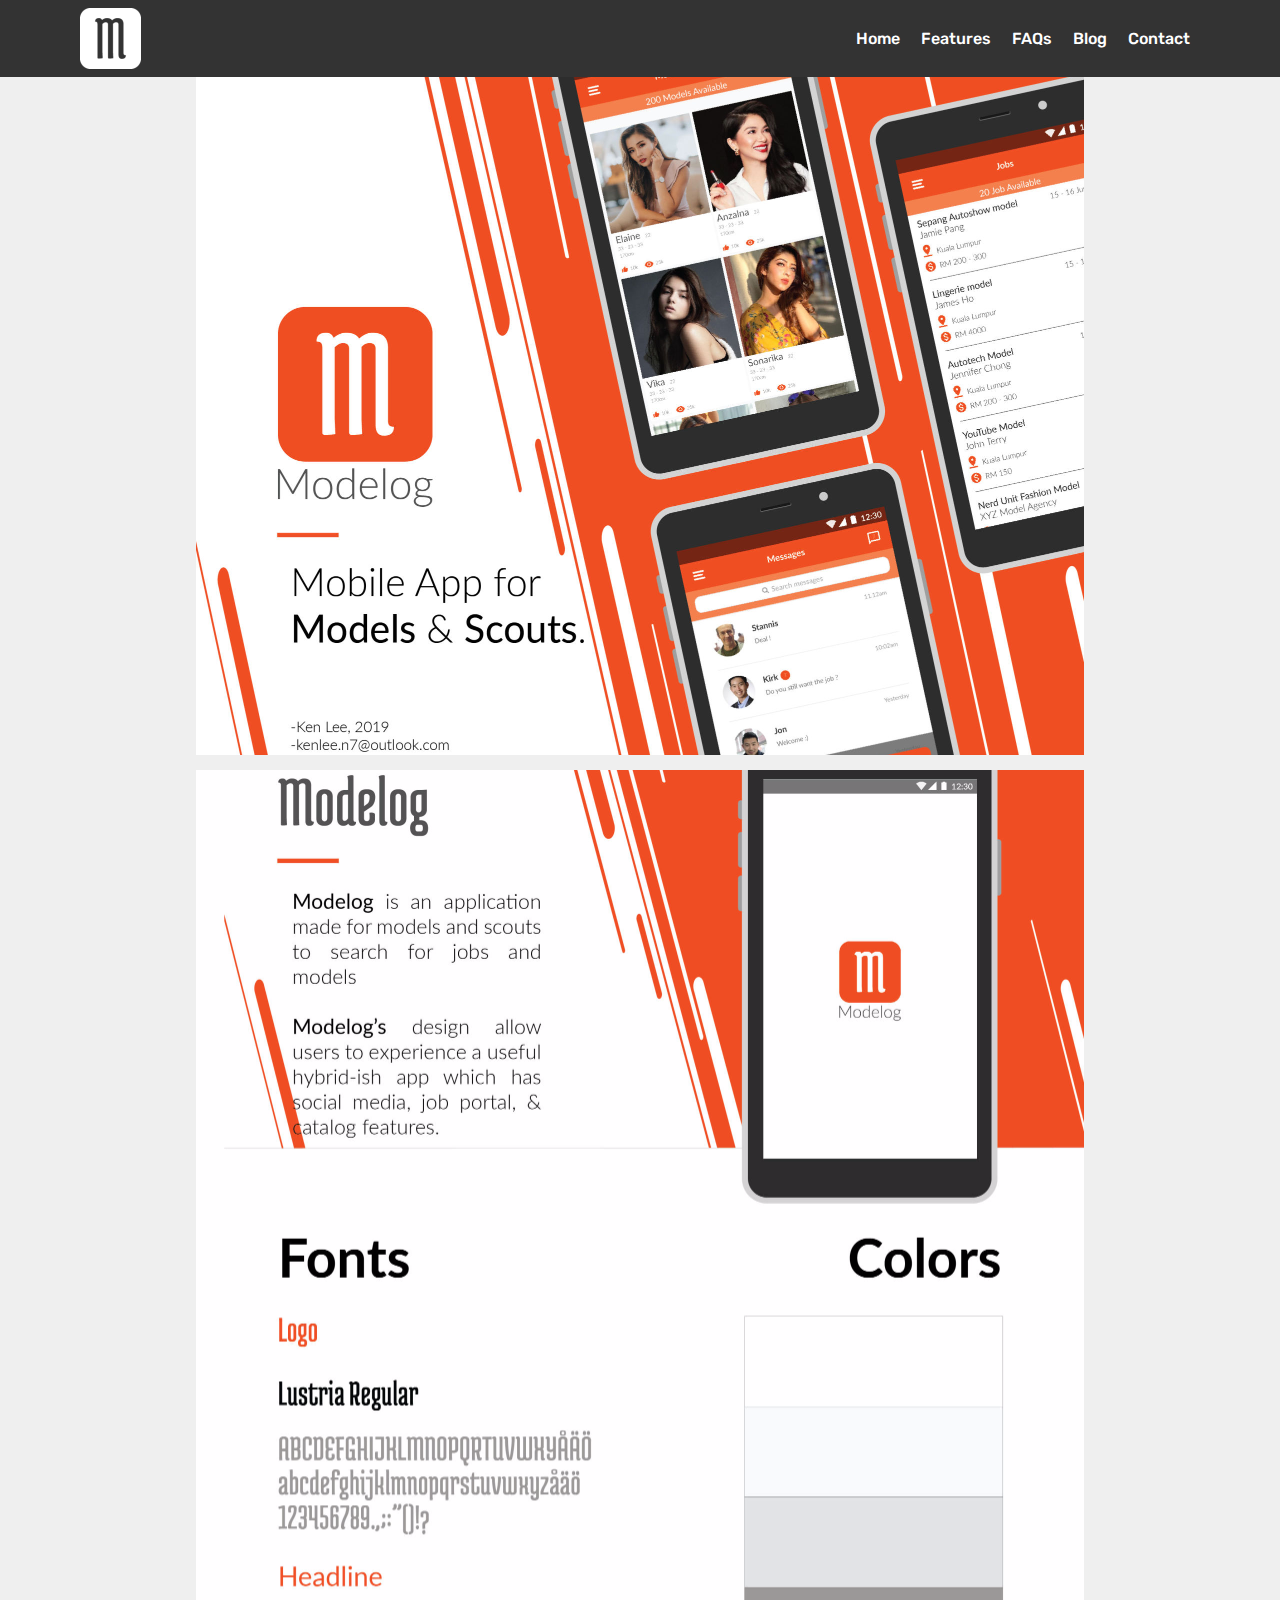
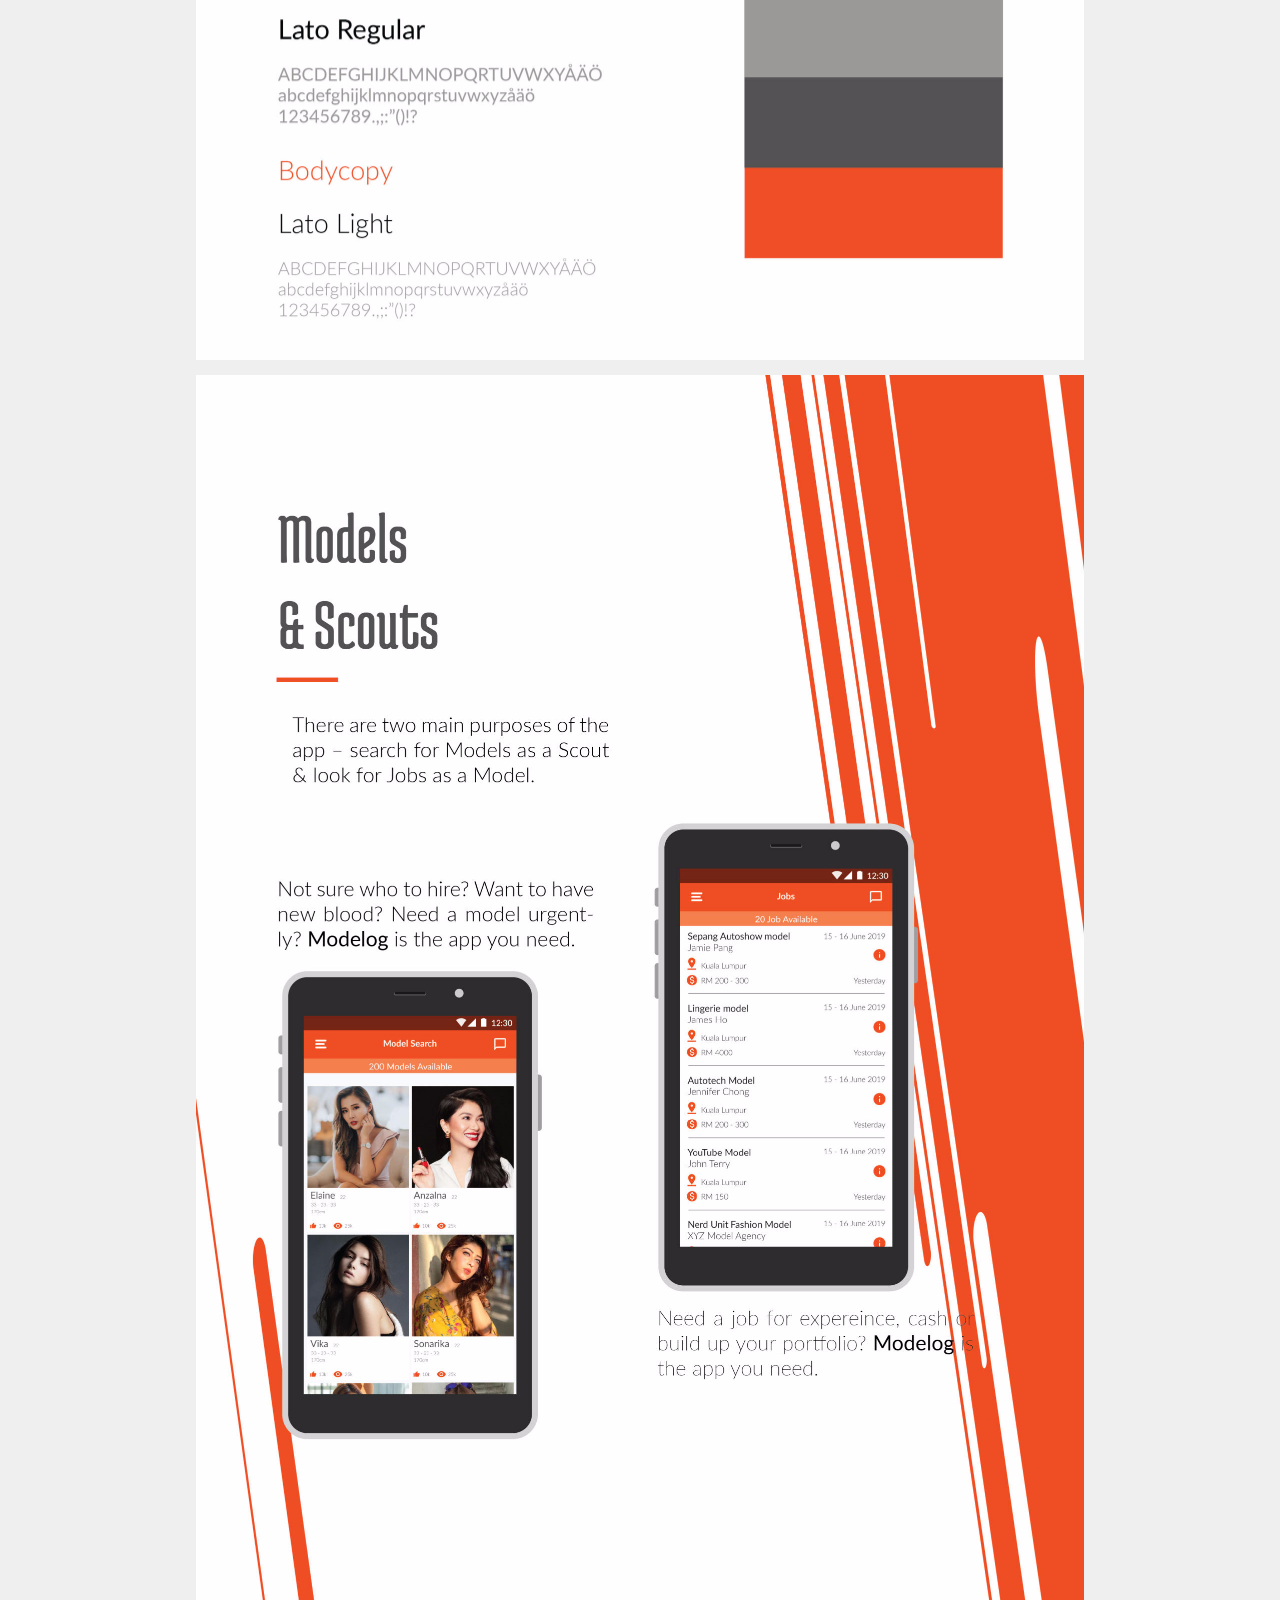
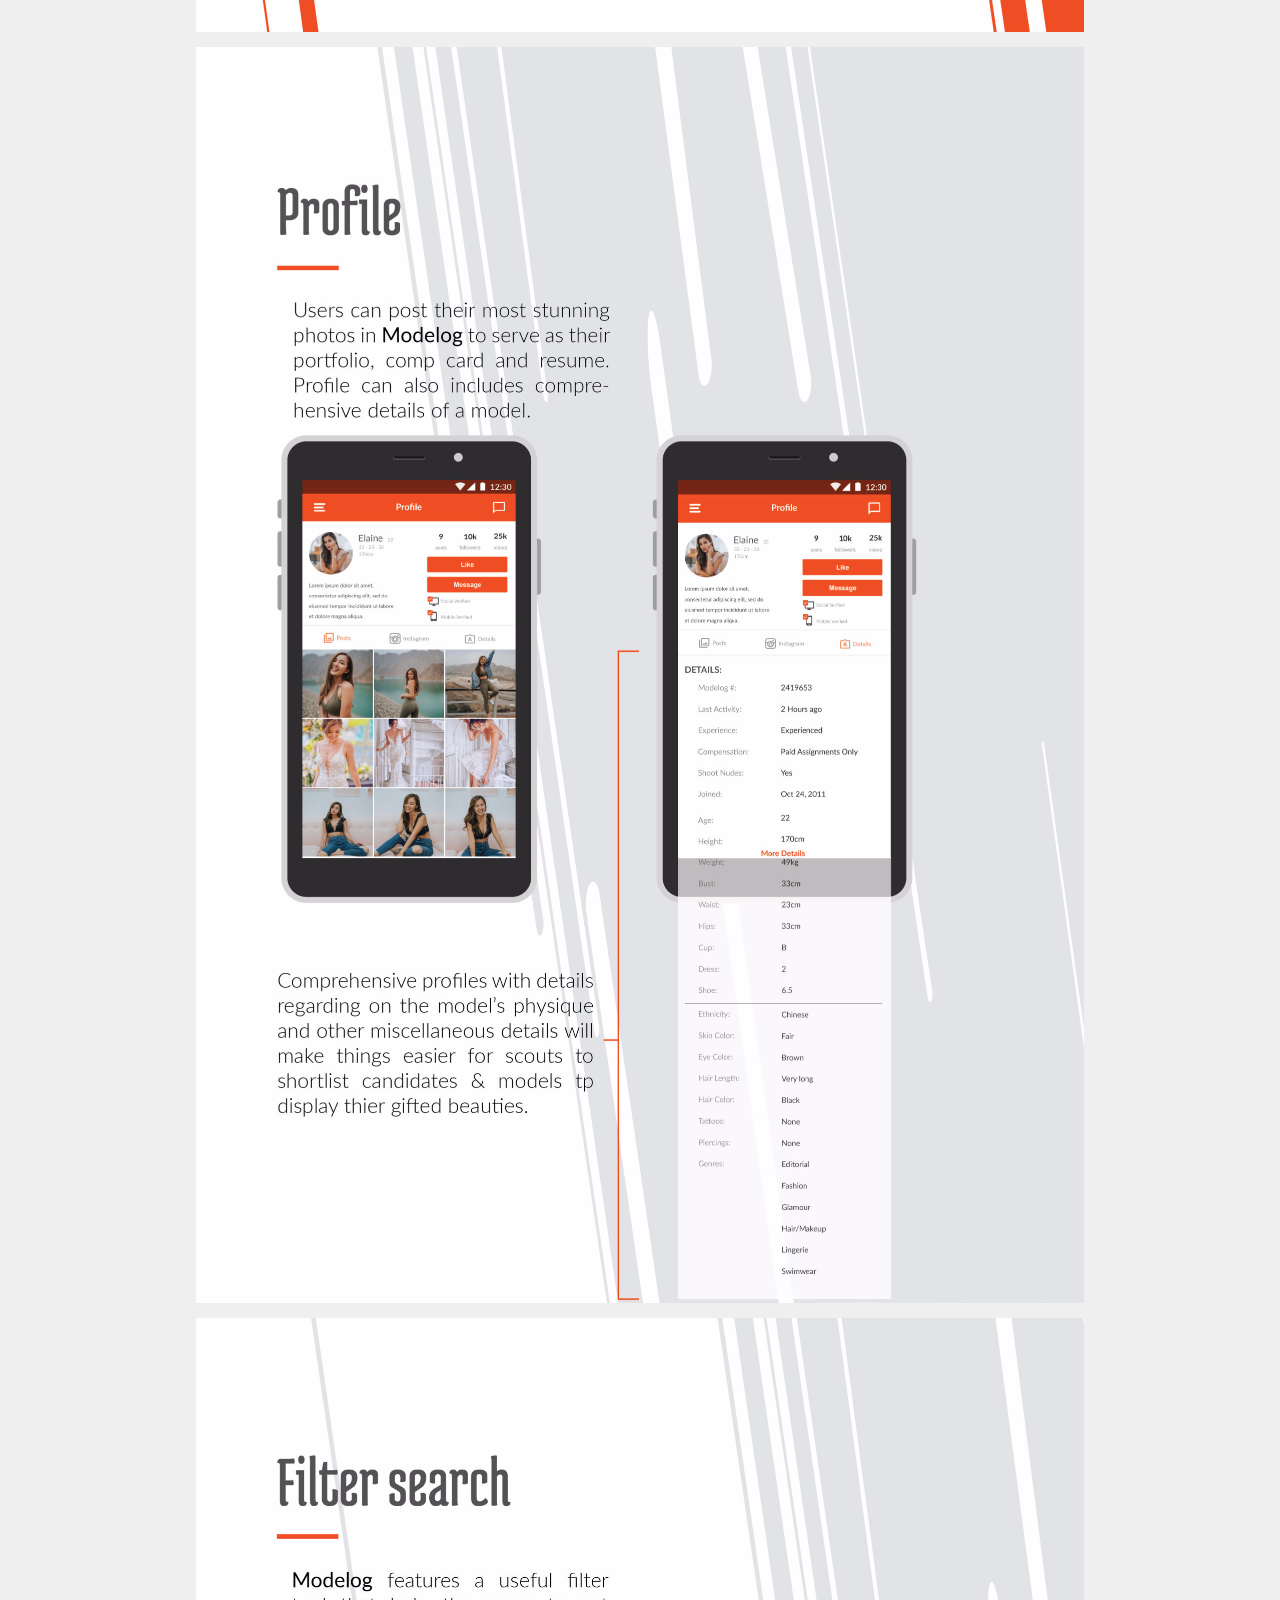
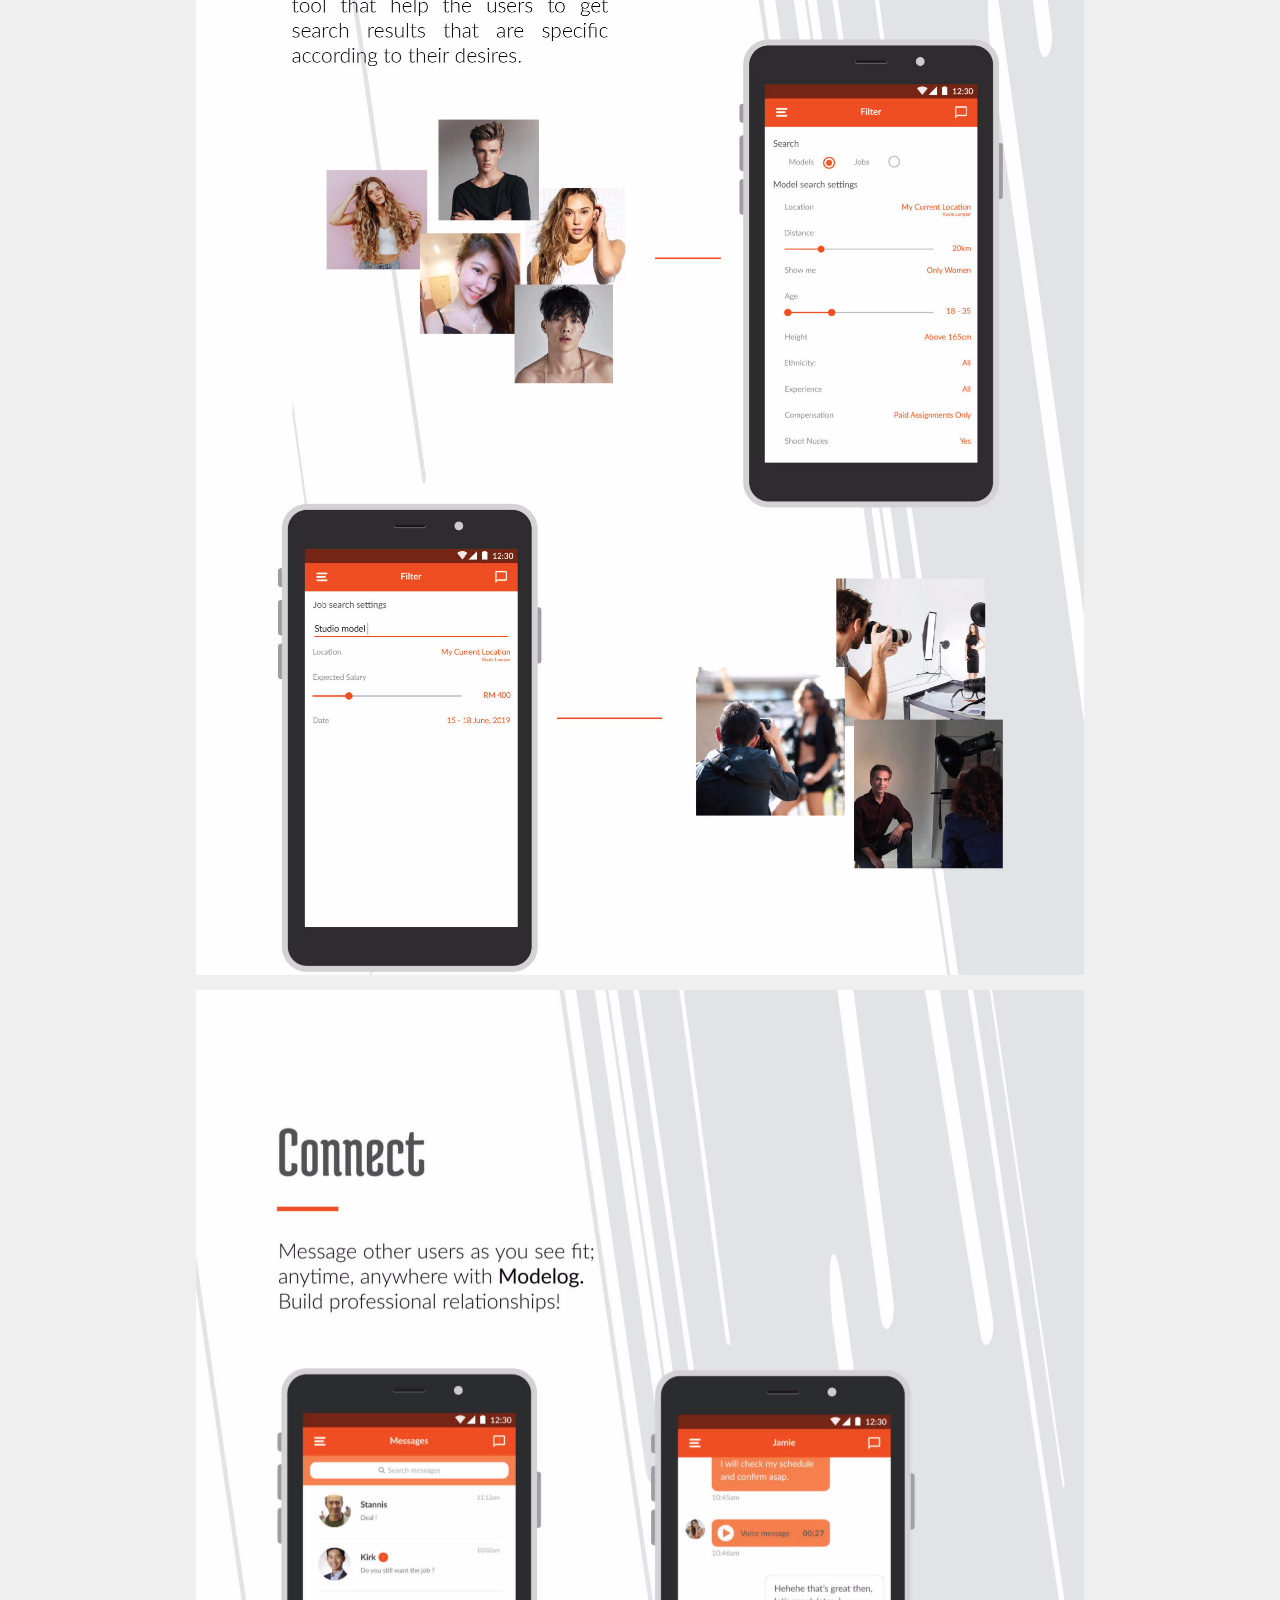
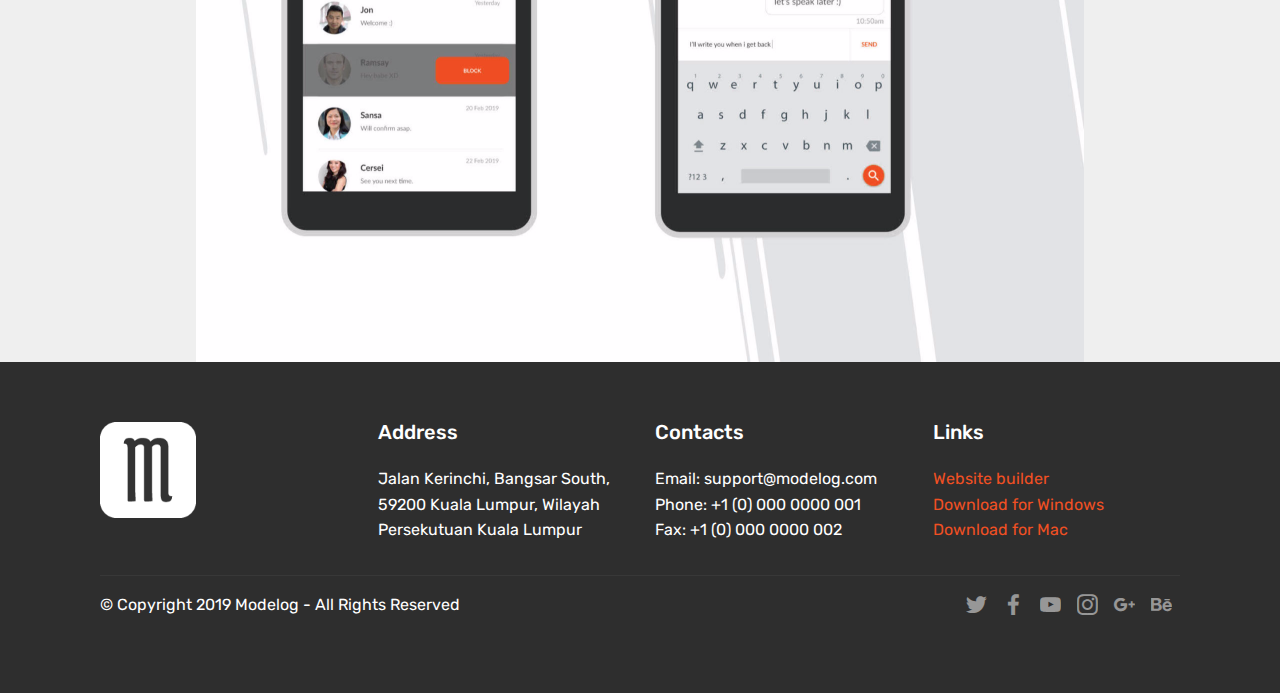
==== page4.html @ b7bd8845 "create github pages" ====
<!DOCTYPE html>
<html  >
<head>
  <!-- Site made with Mobirise Website Builder v4.10.3, https://mobirise.com -->
  <meta charset="UTF-8">
  <meta http-equiv="X-UA-Compatible" content="IE=edge">
  <meta name="generator" content="Mobirise v4.10.3, mobirise.com">
  <meta name="viewport" content="width=device-width, initial-scale=1, minimum-scale=1">
  <link rel="shortcut icon" href="assets/images/untitled-2-122x122.png" type="image/x-icon">
  <meta name="description" content="Web Site Creator Description">
  
  <title>Features</title>
  <link rel="stylesheet" href="assets/web/assets/mobirise-icons/mobirise-icons.css">
  <link rel="stylesheet" href="assets/tether/tether.min.css">
  <link rel="stylesheet" href="assets/bootstrap/css/bootstrap.min.css">
  <link rel="stylesheet" href="assets/bootstrap/css/bootstrap-grid.min.css">
  <link rel="stylesheet" href="assets/bootstrap/css/bootstrap-reboot.min.css">
  <link rel="stylesheet" href="assets/dropdown/css/style.css">
  <link rel="stylesheet" href="assets/socicon/css/styles.css">
  <link rel="stylesheet" href="assets/theme/css/style.css">
  <link rel="stylesheet" href="assets/mobirise/css/mbr-additional.css" type="text/css">
  
  
  
</head>
<body>
  <section class="menu cid-qTkzRZLJNu" once="menu" id="menu1-p">

    

    <nav class="navbar navbar-expand beta-menu navbar-dropdown align-items-center navbar-fixed-top navbar-toggleable-sm">
        <button class="navbar-toggler navbar-toggler-right" type="button" data-toggle="collapse" data-target="#navbarSupportedContent" aria-controls="navbarSupportedContent" aria-expanded="false" aria-label="Toggle navigation">
            <div class="hamburger">
                <span></span>
                <span></span>
                <span></span>
                <span></span>
            </div>
        </button>
        <div class="menu-logo">
            <div class="navbar-brand">
                <span class="navbar-logo">
                    <a href="https://mobirise.com">
                         <img src="assets/images/untitled-2-122x122.png" alt="Mobirise" title="" style="height: 3.8rem;">
                    </a>
                </span>
                
            </div>
        </div>
        <div class="collapse navbar-collapse" id="navbarSupportedContent">
            <ul class="navbar-nav nav-dropdown nav-right" data-app-modern-menu="true"><li class="nav-item">
                    <a class="nav-link link text-white display-4" href="index.html">
                        
                        Home</a>
                </li><li class="nav-item"><a class="nav-link link text-white display-4" href="index.html#content4-a">
                        
                        Features</a></li>
                <li class="nav-item"><a class="nav-link link text-white display-4" href="index.html#toggle1-h">
                        
                        FAQs</a></li><li class="nav-item">
                    <a class="nav-link link text-white display-4" href="index.html#gallery4-k">
                        
                        Blog</a>
                </li><li class="nav-item"><a class="nav-link link text-white display-4" href="index.html#form4-g">Contact</a></li></ul>
            
        </div>
    </nav>
</section>

<section class="engine"><a href="https://mobirise.info/z">best free website templates</a></section><section class="cid-rtzaxMTCEP" id="image3-r">

    

    <figure class="mbr-figure container">
            <div class="image-block" style="width: 80%;">
                <img src="assets/images/modelog-1-1776x1389.jpg" width="1400" alt="Mobirise" title="">
                
            </div>
    </figure>
</section>

<section class="cid-rtzaP3E4e5" id="image3-s">

    

    <figure class="mbr-figure container">
            <div class="image-block" style="width: 80%;">
                <img src="assets/images/modelog-1-1-1776x2648.jpg" width="1400" alt="Mobirise" title="">
                
            </div>
    </figure>
</section>

<section class="cid-rtzaPwfs9V" id="image3-t">

    

    <figure class="mbr-figure container">
            <div class="image-block" style="width: 80%;">
                <img src="assets/images/modelog-1-2-1776x2512.jpg" width="1400" alt="Mobirise" title="">
                
            </div>
    </figure>
</section>

<section class="cid-rtzaPOhzEn" id="image3-u">

    

    <figure class="mbr-figure container">
            <div class="image-block" style="width: 80%;">
                <img src="assets/images/modelog-1-3-1776x2512.jpg" width="1400" alt="Mobirise" title="">
                
            </div>
    </figure>
</section>

<section class="cid-rtzaQf194O" id="image3-v">

    

    <figure class="mbr-figure container">
            <div class="image-block" style="width: 80%;">
                <img src="assets/images/modelog-1-4-1776x2512.jpg" width="1400" alt="Mobirise" title="">
                
            </div>
    </figure>
</section>

<section class="cid-rtzaQqvZ5D" id="image3-w">

    

    <figure class="mbr-figure container">
            <div class="image-block" style="width: 80%;">
                <img src="assets/images/modelog-1-5-1776x2513.jpg" width="1400" alt="Mobirise" title="">
                
            </div>
    </figure>
</section>

<section class="cid-rtzdjjc3qo" id="footer1-z">

    

    

    <div class="container">
        <div class="media-container-row content text-white">
            <div class="col-12 col-md-3">
                <div class="media-wrap">
                    <a href="https://mobirise.co/">
                        <img src="assets/images/untitled-2-128x128.png" alt="Mobirise" title="">
                    </a>
                </div>
            </div>
            <div class="col-12 col-md-3 mbr-fonts-style display-7">
                <h5 class="pb-3">
                    Address
                </h5>
                <p class="mbr-text">Jalan Kerinchi, Bangsar South, 59200 Kuala Lumpur, Wilayah Persekutuan Kuala Lumpur</p>
            </div>
            <div class="col-12 col-md-3 mbr-fonts-style display-7">
                <h5 class="pb-3">
                    Contacts
                </h5>
                <p class="mbr-text">
                    Email: support@modelog.com
                    <br>Phone: +1 (0) 000 0000 001
                    <br>Fax: +1 (0) 000 0000 002
                </p>
            </div>
            <div class="col-12 col-md-3 mbr-fonts-style display-7">
                <h5 class="pb-3">
                    Links
                </h5>
                <p class="mbr-text">
                    <a class="text-primary" href="https://mobirise.co/">Website builder</a>
                    <br><a class="text-primary" href="https://mobirise.co/">Download for Windows</a>
                    <br><a class="text-primary" href="https://mobirise.co/">Download for Mac</a>
                </p>
            </div>
        </div>
        <div class="footer-lower">
            <div class="media-container-row">
                <div class="col-sm-12">
                    <hr>
                </div>
            </div>
            <div class="media-container-row mbr-white">
                <div class="col-sm-6 copyright">
                    <p class="mbr-text mbr-fonts-style display-7">
                        © Copyright 2019 Modelog - All Rights Reserved
                    </p>
                </div>
                <div class="col-md-6">
                    <div class="social-list align-right">
                        <div class="soc-item">
                            <a href="https://twitter.com/mobirise" target="_blank">
                                <span class="socicon-twitter socicon mbr-iconfont mbr-iconfont-social"></span>
                            </a>
                        </div>
                        <div class="soc-item">
                            <a href="https://www.facebook.com/pages/Mobirise/1616226671953247" target="_blank">
                                <span class="socicon-facebook socicon mbr-iconfont mbr-iconfont-social"></span>
                            </a>
                        </div>
                        <div class="soc-item">
                            <a href="https://www.youtube.com/c/mobirise" target="_blank">
                                <span class="socicon-youtube socicon mbr-iconfont mbr-iconfont-social"></span>
                            </a>
                        </div>
                        <div class="soc-item">
                            <a href="https://instagram.com/mobirise" target="_blank">
                                <span class="socicon-instagram socicon mbr-iconfont mbr-iconfont-social"></span>
                            </a>
                        </div>
                        <div class="soc-item">
                            <a href="https://plus.google.com/u/0/+Mobirise" target="_blank">
                                <span class="socicon-googleplus socicon mbr-iconfont mbr-iconfont-social"></span>
                            </a>
                        </div>
                        <div class="soc-item">
                            <a href="https://www.behance.net/Mobirise" target="_blank">
                                <span class="socicon-behance socicon mbr-iconfont mbr-iconfont-social"></span>
                            </a>
                        </div>
                    </div>
                </div>
            </div>
        </div>
    </div>
</section>


  <script src="assets/web/assets/jquery/jquery.min.js"></script>
  <script src="assets/popper/popper.min.js"></script>
  <script src="assets/tether/tether.min.js"></script>
  <script src="assets/bootstrap/js/bootstrap.min.js"></script>
  <script src="assets/smoothscroll/smooth-scroll.js"></script>
  <script src="assets/dropdown/js/script.min.js"></script>
  <script src="assets/touchswipe/jquery.touch-swipe.min.js"></script>
  <script src="assets/theme/js/script.js"></script>
  
  
</body>
</html>
---- assets/web/assets/mobirise-icons/mobirise-icons.css ----
@font-face {
  font-family: 'MobiriseIcons';
  src:  url('mobirise-icons.eot?spat4u');
  src:  url('mobirise-icons.eot?spat4u#iefix') format('embedded-opentype'),
    url('mobirise-icons.ttf?spat4u') format('truetype'),
    url('mobirise-icons.woff?spat4u') format('woff'),
    url('mobirise-icons.svg?spat4u#MobiriseIcons') format('svg');
  font-weight: normal;
  font-style: normal;
}

[class^="mbri-"], [class*=" mbri-"] {
  /* use !important to prevent issues with browser extensions that change fonts */
  font-family: MobiriseIcons !important;
  speak: none;
  font-style: normal;
  font-weight: normal;
  font-variant: normal;
  text-transform: none;
  line-height: 1;

  /* Better Font Rendering =========== */
  -webkit-font-smoothing: antialiased;
  -moz-osx-font-smoothing: grayscale;
}

.mbri-add-submenu:before {
  content: "\e900";
}
.mbri-alert:before {
  content: "\e901";
}
.mbri-align-center:before {
  content: "\e902";
}
.mbri-align-justify:before {
  content: "\e903";
}
.mbri-align-left:before {
  content: "\e904";
}
.mbri-align-right:before {
  content: "\e905";
}
.mbri-android:before {
  content: "\e906";
}
.mbri-apple:before {
  content: "\e907";
}
.mbri-arrow-down:before {
  content: "\e908";
}
.mbri-arrow-next:before {
  content: "\e909";
}
.mbri-arrow-prev:before {
  content: "\e90a";
}
.mbri-arrow-up:before {
  content: "\e90b";
}
.mbri-bold:before {
  content: "\e90c";
}
.mbri-bookmark:before {
  content: "\e90d";
}
.mbri-bootstrap:before {
  content: "\e90e";
}
.mbri-briefcase:before {
  content: "\e90f";
}
.mbri-browse:before {
  content: "\e910";
}
.mbri-bulleted-list:before {
  content: "\e911";
}
.mbri-calendar:before {
  content: "\e912";
}
.mbri-camera:before {
  content: "\e913";
}
.mbri-cart-add:before {
  content: "\e914";
}
.mbri-cart-full:before {
  content: "\e915";
}
.mbri-cash:before {
  content: "\e916";
}
.mbri-change-style:before {
  content: "\e917";
}
.mbri-chat:before {
  content: "\e918";
}
.mbri-clock:before {
  content: "\e919";
}
.mbri-close:before {
  content: "\e91a";
}
.mbri-cloud:before {
  content: "\e91b";
}
.mbri-code:before {
  content: "\e91c";
}
.mbri-contact-form:before {
  content: "\e91d";
}
.mbri-credit-card:before {
  content: "\e91e";
}
.mbri-cursor-click:before {
  content: "\e91f";
}
.mbri-cust-feedback:before {
  content: "\e920";
}
.mbri-database:before {
  content: "\e921";
}
.mbri-delivery:before {
  content: "\e922";
}
.mbri-desktop:before {
  content: "\e923";
}
.mbri-devices:before {
  content: "\e924";
}
.mbri-down:before {
  content: "\e925";
}
.mbri-download:before {
  content: "\e989";
}
.mbri-drag-n-drop:before {
  content: "\e927";
}
.mbri-drag-n-drop2:before {
  content: "\e928";
}
.mbri-edit:before {
  content: "\e929";
}
.mbri-edit2:before {
  content: "\e92a";
}
.mbri-error:before {
  content: "\e92b";
}
.mbri-extension:before {
  content: "\e92c";
}
.mbri-features:before {
  content: "\e92d";
}
.mbri-file:before {
  content: "\e92e";
}
.mbri-flag:before {
  content: "\e92f";
}
.mbri-folder:before {
  content: "\e930";
}
.mbri-gift:before {
  content: "\e931";
}
.mbri-github:before {
  content: "\e932";
}
.mbri-globe:before {
  content: "\e933";
}
.mbri-globe-2:before {
  content: "\e934";
}
.mbri-growing-chart:before {
  content: "\e935";
}
.mbri-hearth:before {
  content: "\e936";
}
.mbri-help:before {
  content: "\e937";
}
.mbri-home:before {
  content: "\e938";
}
.mbri-hot-cup:before {
  content: "\e939";
}
.mbri-idea:before {
  content: "\e93a";
}
.mbri-image-gallery:before {
  content: "\e93b";
}
.mbri-image-slider:before {
  content: "\e93c";
}
.mbri-info:before {
  content: "\e93d";
}
.mbri-italic:before {
  content: "\e93e";
}
.mbri-key:before {
  content: "\e93f";
}
.mbri-laptop:before {
  content: "\e940";
}
.mbri-layers:before {
  content: "\e941";
}
.mbri-left-right:before {
  content: "\e942";
}
.mbri-left:before {
  content: "\e943";
}
.mbri-letter:before {
  content: "\e944";
}
.mbri-like:before {
  content: "\e945";
}
.mbri-link:before {
  content: "\e946";
}
.mbri-lock:before {
  content: "\e947";
}
.mbri-login:before {
  content: "\e948";
}
.mbri-logout:before {
  content: "\e949";
}
.mbri-magic-stick:before {
  content: "\e94a";
}
.mbri-map-pin:before {
  content: "\e94b";
}
.mbri-menu:before {
  content: "\e94c";
}
.mbri-mobile:before {
  content: "\e94d";
}
.mbri-mobile2:before {
  content: "\e94e";
}
.mbri-mobirise:before {
  content: "\e94f";
}
.mbri-more-horizontal:before {
  content: "\e950";
}
.mbri-more-vertical:before {
  content: "\e951";
}
.mbri-music:before {
  content: "\e952";
}
.mbri-new-file:before {
  content: "\e953";
}
.mbri-numbered-list:before {
  content: "\e954";
}
.mbri-opened-folder:before {
  content: "\e955";
}
.mbri-pages:before {
  content: "\e956";
}
.mbri-paper-plane:before {
  content: "\e957";
}
.mbri-paperclip:before {
  content: "\e958";
}
.mbri-photo:before {
  content: "\e959";
}
.mbri-photos:before {
  content: "\e95a";
}
.mbri-pin:before {
  content: "\e95b";
}
.mbri-play:before {
  content: "\e95c";
}
.mbri-plus:before {
  content: "\e95d";
}
.mbri-preview:before {
  content: "\e95e";
}
.mbri-print:before {
  content: "\e95f";
}
.mbri-protect:before {
  content: "\e960";
}
.mbri-question:before {
  content: "\e961";
}
.mbri-quote-left:before {
  content: "\e962";
}
.mbri-quote-right:before {
  content: "\e963";
}
.mbri-refresh:before {
  content: "\e964";
}
.mbri-responsive:before {
  content: "\e965";
}
.mbri-right:before {
  content: "\e966";
}
.mbri-rocket:before {
  content: "\e967";
}
.mbri-sad-face:before {
  content: "\e968";
}
.mbri-sale:before {
  content: "\e969";
}
.mbri-save:before {
  content: "\e96a";
}
.mbri-search:before {
  content: "\e96b";
}
.mbri-setting:before {
  content: "\e96c";
}
.mbri-setting2:before {
  content: "\e96d";
}
.mbri-setting3:before {
  content: "\e96e";
}
.mbri-share:before {
  content: "\e96f";
}
.mbri-shopping-bag:before {
  content: "\e970";
}
.mbri-shopping-basket:before {
  content: "\e971";
}
.mbri-shopping-cart:before {
  content: "\e972";
}
.mbri-sites:before {
  content: "\e973";
}
.mbri-smile-face:before {
  content: "\e974";
}
.mbri-speed:before {
  content: "\e975";
}
.mbri-star:before {
  content: "\e976";
}
.mbri-success:before {
  content: "\e977";
}
.mbri-sun:before {
  content: "\e978";
}
.mbri-sun2:before {
  content: "\e979";
}
.mbri-tablet:before {
  content: "\e97a";
}
.mbri-tablet-vertical:before {
  content: "\e97b";
}
.mbri-target:before {
  content: "\e97c";
}
.mbri-timer:before {
  content: "\e97d";
}
.mbri-to-ftp:before {
  content: "\e97e";
}
.mbri-to-local-drive:before {
  content: "\e97f";
}
.mbri-touch-swipe:before {
  content: "\e980";
}
.mbri-touch:before {
  content: "\e981";
}
.mbri-trash:before {
  content: "\e982";
}
.mbri-underline:before {
  content: "\e983";
}
.mbri-unlink:before {
  content: "\e984";
}
.mbri-unlock:before {
  content: "\e985";
}
.mbri-up-down:before {
  content: "\e986";
}
.mbri-up:before {
  content: "\e987";
}
.mbri-update:before {
  content: "\e988";
}
.mbri-upload:before {
 content: "\e926"; 
}
.mbri-user:before {
  content: "\e98a";
}
.mbri-user2:before {
  content: "\e98b";
}
.mbri-users:before {
  content: "\e98c";
}
.mbri-video:before {
  content: "\e98d";
}
.mbri-video-play:before {
  content: "\e98e";
}
.mbri-watch:before {
  content: "\e98f";
}
.mbri-website-theme:before {
  content: "\e990";
}
.mbri-wifi:before {
  content: "\e991";
}
.mbri-windows:before {
  content: "\e992";
}
.mbri-zoom-out:before {
  content: "\e993";
}
.mbri-redo:before {
  content: "\e994";
}
.mbri-undo:before {
  content: "\e995";
}
---- assets/dropdown/css/style.css ----
.navbar-dropdown {
  left: 0;
  padding: 0;
  position: absolute;
  right: 0;
  top: 0;
  transition: all 0.45s ease;
  z-index: 1030;
  background: #282828; }
  .navbar-dropdown .navbar-logo {
    margin-right: 0.8rem;
    transition: margin 0.3s ease-in-out;
    vertical-align: middle; }
    .navbar-dropdown .navbar-logo img {
      height: 3.125rem;
      transition: all 0.3s ease-in-out; }
    .navbar-dropdown .navbar-logo.mbr-iconfont {
      font-size: 3.125rem;
      line-height: 3.125rem; }
  .navbar-dropdown .navbar-caption {
    font-weight: 700;
    white-space: normal;
    vertical-align: -4px;
    line-height: 3.125rem !important; }
    .navbar-dropdown .navbar-caption, .navbar-dropdown .navbar-caption:hover {
      color: inherit;
      text-decoration: none; }
  .navbar-dropdown .mbr-iconfont + .navbar-caption {
    vertical-align: -1px; }
  .navbar-dropdown.navbar-fixed-top {
    position: fixed; }
  .navbar-dropdown .navbar-brand span {
    vertical-align: -4px; }
  .navbar-dropdown.bg-color.transparent {
    background: none; }
  .navbar-dropdown.navbar-short .navbar-brand {
    padding: 0.625rem 0; }
    .navbar-dropdown.navbar-short .navbar-brand span {
      vertical-align: -1px; }
  .navbar-dropdown.navbar-short .navbar-caption {
    line-height: 2.375rem !important;
    vertical-align: -2px; }
  .navbar-dropdown.navbar-short .navbar-logo {
    margin-right: 0.5rem; }
    .navbar-dropdown.navbar-short .navbar-logo img {
      height: 2.375rem; }
    .navbar-dropdown.navbar-short .navbar-logo.mbr-iconfont {
      font-size: 2.375rem;
      line-height: 2.375rem; }
  .navbar-dropdown.navbar-short .mbr-table-cell {
    height: 3.625rem; }
  .navbar-dropdown .navbar-close {
    left: 0.6875rem;
    position: fixed;
    top: 0.75rem;
    z-index: 1000; }
  .navbar-dropdown .hamburger-icon {
    content: "";
    display: inline-block;
    vertical-align: middle;
    width: 16px;
    -webkit-box-shadow: 0 -6px 0 1px #282828,0 0 0 1px #282828,0 6px 0 1px #282828;
    -moz-box-shadow: 0 -6px 0 1px #282828,0 0 0 1px #282828,0 6px 0 1px #282828;
    box-shadow: 0 -6px 0 1px #282828,0 0 0 1px #282828,0 6px 0 1px #282828; }

.dropdown-menu .dropdown-toggle[data-toggle="dropdown-submenu"]::after {
  border-bottom: 0.35em solid transparent;
  border-left: 0.35em solid;
  border-right: 0;
  border-top: 0.35em solid transparent;
  margin-left: 0.3rem; }

.dropdown-menu .dropdown-item:focus {
  outline: 0; }

.nav-dropdown {
  font-size: 0.75rem;
  font-weight: 500;
  height: auto !important; }
  .nav-dropdown .nav-btn {
    padding-left: 1rem; }
  .nav-dropdown .link {
    margin: .667em 1.667em;
    font-weight: 500;
    padding: 0;
    transition: color .2s ease-in-out; }
    .nav-dropdown .link.dropdown-toggle {
      margin-right: 2.583em; }
      .nav-dropdown .link.dropdown-toggle::after {
        margin-left: .25rem;
        border-top: 0.35em solid;
        border-right: 0.35em solid transparent;
        border-left: 0.35em solid transparent;
        border-bottom: 0; }
      .nav-dropdown .link.dropdown-toggle[aria-expanded="true"] {
        margin: 0;
        padding: 0.667em 3.263em  0.667em 1.667em; }
  .nav-dropdown .link::after,
  .nav-dropdown .dropdown-item::after {
    color: inherit; }
  .nav-dropdown .btn {
    font-size: 0.75rem;
    font-weight: 700;
    letter-spacing: 0;
    margin-bottom: 0;
    padding-left: 1.25rem;
    padding-right: 1.25rem; }
  .nav-dropdown .dropdown-menu {
    border-radius: 0;
    border: 0;
    left: 0;
    margin: 0;
    padding-bottom: 1.25rem;
    padding-top: 1.25rem;
    position: relative; }
  .nav-dropdown .dropdown-submenu {
    margin-left: 0.125rem;
    top: 0; }
  .nav-dropdown .dropdown-item {
    font-weight: 500;
    line-height: 2;
    padding: 0.3846em 4.615em 0.3846em 1.5385em;
    position: relative;
    transition: color .2s ease-in-out, background-color .2s ease-in-out; }
    .nav-dropdown .dropdown-item::after {
      margin-top: -0.3077em;
      position: absolute;
      right: 1.1538em;
      top: 50%; }
    .nav-dropdown .dropdown-item:focus, .nav-dropdown .dropdown-item:hover {
      background: none; }

@media (max-width: 767px) {
  .nav-dropdown.navbar-toggleable-sm {
    bottom: 0;
    display: none;
    left: 0;
    overflow-x: hidden;
    position: fixed;
    top: 0;
    transform: translateX(-100%);
    -ms-transform: translateX(-100%);
    -webkit-transform: translateX(-100%);
    width: 18.75rem;
    z-index: 999; } }
.nav-dropdown.navbar-toggleable-xl {
  bottom: 0;
  display: none;
  left: 0;
  overflow-x: hidden;
  position: fixed;
  top: 0;
  transform: translateX(-100%);
  -ms-transform: translateX(-100%);
  -webkit-transform: translateX(-100%);
  width: 18.75rem;
  z-index: 999; }

.nav-dropdown-sm {
  display: block !important;
  overflow-x: hidden;
  overflow: auto;
  padding-top: 3.875rem; }
  .nav-dropdown-sm::after {
    content: "";
    display: block;
    height: 3rem;
    width: 100%; }
  .nav-dropdown-sm.collapse.in ~ .navbar-close {
    display: block !important; }
  .nav-dropdown-sm.collapsing, .nav-dropdown-sm.collapse.in {
    transform: translateX(0);
    -ms-transform: translateX(0);
    -webkit-transform: translateX(0);
    transition: all 0.25s ease-out;
    -webkit-transition: all 0.25s ease-out;
    background: #282828; }
  .nav-dropdown-sm.collapsing[aria-expanded="false"] {
    transform: translateX(-100%);
    -ms-transform: translateX(-100%);
    -webkit-transform: translateX(-100%); }
  .nav-dropdown-sm .nav-item {
    display: block;
    margin-left: 0 !important;
    padding-left: 0; }
  .nav-dropdown-sm .link,
  .nav-dropdown-sm .dropdown-item {
    border-top: 1px dotted rgba(255, 255, 255, 0.1);
    font-size: 0.8125rem;
    line-height: 1.6;
    margin: 0 !important;
    padding: 0.875rem 2.4rem 0.875rem 1.5625rem !important;
    position: relative;
    white-space: normal; }
    .nav-dropdown-sm .link:focus, .nav-dropdown-sm .link:hover,
    .nav-dropdown-sm .dropdown-item:focus,
    .nav-dropdown-sm .dropdown-item:hover {
      background: rgba(0, 0, 0, 0.2) !important;
      color: #c0a375; }
  .nav-dropdown-sm .nav-btn {
    position: relative;
    padding: 1.5625rem 1.5625rem 0 1.5625rem; }
    .nav-dropdown-sm .nav-btn::before {
      border-top: 1px dotted rgba(255, 255, 255, 0.1);
      content: "";
      left: 0;
      position: absolute;
      top: 0;
      width: 100%; }
    .nav-dropdown-sm .nav-btn + .nav-btn {
      padding-top: 0.625rem; }
      .nav-dropdown-sm .nav-btn + .nav-btn::before {
        display: none; }
  .nav-dropdown-sm .btn {
    padding: 0.625rem 0; }
  .nav-dropdown-sm .dropdown-toggle[data-toggle="dropdown-submenu"]::after {
    margin-left: .25rem;
    border-top: 0.35em solid;
    border-right: 0.35em solid transparent;
    border-left: 0.35em solid transparent;
    border-bottom: 0; }
  .nav-dropdown-sm .dropdown-toggle[data-toggle="dropdown-submenu"][aria-expanded="true"]::after {
    border-top: 0;
    border-right: 0.35em solid transparent;
    border-left: 0.35em solid transparent;
    border-bottom: 0.35em solid; }
  .nav-dropdown-sm .dropdown-menu {
    margin: 0;
    padding: 0;
    position: relative;
    top: 0;
    left: 0;
    width: 100%;
    border: 0;
    float: none;
    border-radius: 0;
    background: none; }
  .nav-dropdown-sm .dropdown-submenu {
    left: 100%;
    margin-left: 0.125rem;
    margin-top: -1.25rem;
    top: 0; }

.navbar-toggleable-sm .nav-dropdown .dropdown-menu {
  position: absolute; }

.navbar-toggleable-sm .nav-dropdown .dropdown-submenu {
  left: 100%;
  margin-left: 0.125rem;
  margin-top: -1.25rem;
  top: 0; }

.navbar-toggleable-sm.opened .nav-dropdown .dropdown-menu {
  position: relative; }

.navbar-toggleable-sm.opened .nav-dropdown .dropdown-submenu {
  left: 0;
  margin-left: 00rem;
  margin-top: 0rem;
  top: 0; }

.is-builder .nav-dropdown.collapsing {
  transition: none !important; }

/*# sourceMappingURL=style.css.map */
---- assets/socicon/css/styles.css ----
@charset "UTF-8";

@font-face {
  font-family: "socicon";
  src:url("../fonts/socicon.eot");
  src:url("../fonts/socicon.eot?#iefix") format("embedded-opentype"),
    url("../fonts/socicon.woff") format("woff"),
    url("../fonts/socicon.ttf") format("truetype"),
    url("../fonts/socicon.svg#socicon") format("svg");
  font-weight: normal;
  font-style: normal;

}

[data-icon]:before {
  font-family: "socicon" !important;
  content: attr(data-icon);
  font-style: normal !important;
  font-weight: normal !important;
  font-variant: normal !important;
  text-transform: none !important;
  speak: none;
  line-height: 1;
  -webkit-font-smoothing: antialiased;
  -moz-osx-font-smoothing: grayscale;
}

[class^="socicon-"]:before,
[class*=" socicon-"]:before {
  font-family: "socicon" !important;
  font-style: normal !important;
  font-weight: normal !important;
  font-variant: normal !important;
  text-transform: none !important;
  speak: none;
  line-height: 1;
  -webkit-font-smoothing: antialiased;
  -moz-osx-font-smoothing: grayscale;
}

.socicon-modelmayhem:before {
  content: "\e000";
}
.socicon-mixcloud:before {
  content: "\e001";
}
.socicon-drupal:before {
  content: "\e002";
}
.socicon-swarm:before {
  content: "\e003";
}
.socicon-istock:before {
  content: "\e004";
}
.socicon-yammer:before {
  content: "\e005";
}
.socicon-ello:before {
  content: "\e006";
}
.socicon-stackoverflow:before {
  content: "\e007";
}
.socicon-persona:before {
  content: "\e008";
}
.socicon-triplej:before {
  content: "\e009";
}
.socicon-houzz:before {
  content: "\e00a";
}
.socicon-rss:before {
  content: "\e00b";
}
.socicon-paypal:before {
  content: "\e00c";
}
.socicon-odnoklassniki:before {
  content: "\e00d";
}
.socicon-airbnb:before {
  content: "\e00e";
}
.socicon-periscope:before {
  content: "\e00f";
}
.socicon-outlook:before {
  content: "\e010";
}
.socicon-coderwall:before {
  content: "\e011";
}
.socicon-tripadvisor:before {
  content: "\e012";
}
.socicon-appnet:before {
  content: "\e013";
}
.socicon-goodreads:before {
  content: "\e014";
}
.socicon-tripit:before {
  content: "\e015";
}
.socicon-lanyrd:before {
  content: "\e016";
}
.socicon-slideshare:before {
  content: "\e017";
}
.socicon-buffer:before {
  content: "\e018";
}
.socicon-disqus:before {
  content: "\e019";
}
.socicon-vkontakte:before {
  content: "\e01a";
}
.socicon-whatsapp:before {
  content: "\e01b";
}
.socicon-patreon:before {
  content: "\e01c";
}
.socicon-storehouse:before {
  content: "\e01d";
}
.socicon-pocket:before {
  content: "\e01e";
}
.socicon-mail:before {
  content: "\e01f";
}
.socicon-blogger:before {
  content: "\e020";
}
.socicon-technorati:before {
  content: "\e021";
}
.socicon-reddit:before {
  content: "\e022";
}
.socicon-dribbble:before {
  content: "\e023";
}
.socicon-stumbleupon:before {
  content: "\e024";
}
.socicon-digg:before {
  content: "\e025";
}
.socicon-envato:before {
  content: "\e026";
}
.socicon-behance:before {
  content: "\e027";
}
.socicon-delicious:before {
  content: "\e028";
}
.socicon-deviantart:before {
  content: "\e029";
}
.socicon-forrst:before {
  content: "\e02a";
}
.socicon-play:before {
  content: "\e02b";
}
.socicon-zerply:before {
  content: "\e02c";
}
.socicon-wikipedia:before {
  content: "\e02d";
}
.socicon-apple:before {
  content: "\e02e";
}
.socicon-flattr:before {
  content: "\e02f";
}
.socicon-github:before {
  content: "\e030";
}
.socicon-renren:before {
  content: "\e031";
}
.socicon-friendfeed:before {
  content: "\e032";
}
.socicon-newsvine:before {
  content: "\e033";
}
.socicon-identica:before {
  content: "\e034";
}
.socicon-bebo:before {
  content: "\e035";
}
.socicon-zynga:before {
  content: "\e036";
}
.socicon-steam:before {
  content: "\e037";
}
.socicon-xbox:before {
  content: "\e038";
}
.socicon-windows:before {
  content: "\e039";
}
.socicon-qq:before {
  content: "\e03a";
}
.socicon-douban:before {
  content: "\e03b";
}
.socicon-meetup:before {
  content: "\e03c";
}
.socicon-playstation:before {
  content: "\e03d";
}
.socicon-android:before {
  content: "\e03e";
}
.socicon-snapchat:before {
  content: "\e03f";
}
.socicon-twitter:before {
  content: "\e040";
}
.socicon-facebook:before {
  content: "\e041";
}
.socicon-googleplus:before {
  content: "\e042";
}
.socicon-pinterest:before {
  content: "\e043";
}
.socicon-foursquare:before {
  content: "\e044";
}
.socicon-yahoo:before {
  content: "\e045";
}
.socicon-skype:before {
  content: "\e046";
}
.socicon-yelp:before {
  content: "\e047";
}
.socicon-feedburner:before {
  content: "\e048";
}
.socicon-linkedin:before {
  content: "\e049";
}
.socicon-viadeo:before {
  content: "\e04a";
}
.socicon-xing:before {
  content: "\e04b";
}
.socicon-myspace:before {
  content: "\e04c";
}
.socicon-soundcloud:before {
  content: "\e04d";
}
.socicon-spotify:before {
  content: "\e04e";
}
.socicon-grooveshark:before {
  content: "\e04f";
}
.socicon-lastfm:before {
  content: "\e050";
}
.socicon-youtube:before {
  content: "\e051";
}
.socicon-vimeo:before {
  content: "\e052";
}
.socicon-dailymotion:before {
  content: "\e053";
}
.socicon-vine:before {
  content: "\e054";
}
.socicon-flickr:before {
  content: "\e055";
}
.socicon-500px:before {
  content: "\e056";
}
.socicon-wordpress:before {
  content: "\e058";
}
.socicon-tumblr:before {
  content: "\e059";
}
.socicon-twitch:before {
  content: "\e05a";
}
.socicon-8tracks:before {
  content: "\e05b";
}
.socicon-amazon:before {
  content: "\e05c";
}
.socicon-icq:before {
  content: "\e05d";
}
.socicon-smugmug:before {
  content: "\e05e";
}
.socicon-ravelry:before {
  content: "\e05f";
}
.socicon-weibo:before {
  content: "\e060";
}
.socicon-baidu:before {
  content: "\e061";
}
.socicon-angellist:before {
  content: "\e062";
}
.socicon-ebay:before {
  content: "\e063";
}
.socicon-imdb:before {
  content: "\e064";
}
.socicon-stayfriends:before {
  content: "\e065";
}
.socicon-residentadvisor:before {
  content: "\e066";
}
.socicon-google:before {
  content: "\e067";
}
.socicon-yandex:before {
  content: "\e068";
}
.socicon-sharethis:before {
  content: "\e069";
}
.socicon-bandcamp:before {
  content: "\e06a";
}
.socicon-itunes:before {
  content: "\e06b";
}
.socicon-deezer:before {
  content: "\e06c";
}
.socicon-telegram:before {
  content: "\e06e";
}
.socicon-openid:before {
  content: "\e06f";
}
.socicon-amplement:before {
  content: "\e070";
}
.socicon-viber:before {
  content: "\e071";
}
.socicon-zomato:before {
  content: "\e072";
}
.socicon-draugiem:before {
  content: "\e074";
}
.socicon-endomodo:before {
  content: "\e075";
}
.socicon-filmweb:before {
  content: "\e076";
}
.socicon-stackexchange:before {
  content: "\e077";
}
.socicon-wykop:before {
  content: "\e078";
}
.socicon-teamspeak:before {
  content: "\e079";
}
.socicon-teamviewer:before {
  content: "\e07a";
}
.socicon-ventrilo:before {
  content: "\e07b";
}
.socicon-younow:before {
  content: "\e07c";
}
.socicon-raidcall:before {
  content: "\e07d";
}
.socicon-mumble:before {
  content: "\e07e";
}
.socicon-medium:before {
  content: "\e06d";
}
.socicon-bebee:before {
  content: "\e07f";
}
.socicon-hitbox:before {
  content: "\e080";
}
.socicon-reverbnation:before {
  content: "\e081";
}
.socicon-formulr:before {
  content: "\e082";
}
.socicon-instagram:before {
  content: "\e057";
}
.socicon-battlenet:before {
  content: "\e083";
}
.socicon-chrome:before {
  content: "\e084";
}
.socicon-discord:before {
  content: "\e086";
}
.socicon-issuu:before {
  content: "\e087";
}
.socicon-macos:before {
  content: "\e088";
}
.socicon-firefox:before {
  content: "\e089";
}
.socicon-opera:before {
  content: "\e08d";
}
.socicon-keybase:before {
  content: "\e090";
}
.socicon-alliance:before {
  content: "\e091";
}
.socicon-livejournal:before {
  content: "\e092";
}
.socicon-googlephotos:before {
  content: "\e093";
}
.socicon-horde:before {
  content: "\e094";
}
.socicon-etsy:before {
  content: "\e095";
}
.socicon-zapier:before {
  content: "\e096";
}
.socicon-google-scholar:before {
  content: "\e097";
}
.socicon-researchgate:before {
  content: "\e098";
}
.socicon-wechat:before {
  content: "\e099";
}
.socicon-strava:before {
  content: "\e09a";
}
.socicon-line:before {
  content: "\e09b";
}
.socicon-lyft:before {
  content: "\e09c";
}
.socicon-uber:before {
  content: "\e09d";
}
.socicon-songkick:before {
  content: "\e09e";
}
.socicon-viewbug:before {
  content: "\e09f";
}
.socicon-googlegroups:before {
  content: "\e0a0";
}
.socicon-quora:before {
  content: "\e073";
}
.socicon-diablo:before {
  content: "\e085";
}
.socicon-blizzard:before {
  content: "\e0a1";
}
.socicon-hearthstone:before {
  content: "\e08b";
}
.socicon-heroes:before {
  content: "\e08a";
}
.socicon-overwatch:before {
  content: "\e08c";
}
.socicon-warcraft:before {
  content: "\e08e";
}
.socicon-starcraft:before {
  content: "\e08f";
}
.socicon-beam:before {
  content: "\e0a2";
}
.socicon-curse:before {
  content: "\e0a3";
}
.socicon-player:before {
  content: "\e0a4";
}
.socicon-streamjar:before {
  content: "\e0a5";
}
.socicon-nintendo:before {
  content: "\e0a6";
}
.socicon-hellocoton:before {
  content: "\e0a7";
}
---- assets/theme/css/style.css ----
/*!
 * Mobirise v4 theme (https://mobirise.com/)
 * Copyright 2017 Mobirise
 */
section {
  background-color: #eeeeee; }

section,
.container,
.container-fluid {
  position: relative;
  word-wrap: break-word; }

a.mbr-iconfont:hover {
  text-decoration: none; }

.article .lead p, .article .lead ul, .article .lead ol, .article .lead pre, .article .lead blockquote {
  margin-bottom: 0; }

a {
  font-style: normal;
  font-weight: 400;
  cursor: pointer; }
  a, a:hover {
    text-decoration: none; }

figure {
  margin-bottom: 0; }

body {
  color: #232323; }

h1, h2, h3, h4, h5, h6,
.h1, .h2, .h3, .h4, .h5, .h6,
.display-1, .display-2, .display-3, .display-4 {
  line-height: 1;
  word-break: break-word;
  word-wrap: break-word; }

b, strong {
  font-weight: bold; }

blockquote {
  padding: 10px 0 10px 20px;
  position: relative;
  border-left: 2px solid;
  border-color: #ff3366; }

input:-webkit-autofill, input:-webkit-autofill:hover, input:-webkit-autofill:focus, input:-webkit-autofill:active {
  transition-delay: 9999s;
  transition-property: background-color, color; }

textarea[type="hidden"] {
  display: none; }

body {
  position: relative; }

section {
  background-position: 50% 50%;
  background-repeat: no-repeat;
  background-size: cover; }
  section .mbr-background-video,
  section .mbr-background-video-preview {
    position: absolute;
    bottom: 0;
    left: 0;
    right: 0;
    top: 0; }

.hidden {
  visibility: hidden; }

.mbr-z-index20 {
  z-index: 20; }

/*! Base colors */
.mbr-white {
  color: #ffffff; }

.mbr-black {
  color: #000000; }

.mbr-bg-white {
  background-color: #ffffff; }

.mbr-bg-black {
  background-color: #000000; }

/*! Text-aligns */
.align-left {
  text-align: left; }

.align-center {
  text-align: center; }

.align-right {
  text-align: right; }

@media (max-width: 767px) {
  .align-left, .align-center, .align-right, .mbr-section-btn, .mbr-section-title {
    text-align: center; } }
/*! Font-weight  */
.mbr-light {
  font-weight: 300; }

.mbr-regular {
  font-weight: 400; }

.mbr-semibold {
  font-weight: 500; }

.mbr-bold {
  font-weight: 700; }

/*! Media  */
.media-size-item {
  -webkit-flex: 1 1 auto;
  -moz-flex: 1 1 auto;
  -ms-flex: 1 1 auto;
  -o-flex: 1 1 auto;
  flex: 1 1 auto; }

.media-content {
  -webkit-flex-basis: 100%;
  flex-basis: 100%; }

.media-container-row {
  display: -ms-flexbox;
  display: -webkit-flex;
  display: flex;
  -webkit-flex-direction: row;
  -ms-flex-direction: row;
  flex-direction: row;
  -webkit-flex-wrap: wrap;
  -ms-flex-wrap: wrap;
  flex-wrap: wrap;
  -webkit-justify-content: center;
  -ms-flex-pack: center;
  justify-content: center;
  -webkit-align-content: center;
  -ms-flex-line-pack: center;
  align-content: center;
  -webkit-align-items: start;
  -ms-flex-align: start;
  align-items: start; }
  .media-container-row .media-size-item {
    width: 400px; }

.media-container-column {
  display: -ms-flexbox;
  display: -webkit-flex;
  display: flex;
  -webkit-flex-direction: column;
  -ms-flex-direction: column;
  flex-direction: column;
  -webkit-flex-wrap: wrap;
  -ms-flex-wrap: wrap;
  flex-wrap: wrap;
  -webkit-justify-content: center;
  -ms-flex-pack: center;
  justify-content: center;
  -webkit-align-content: center;
  -ms-flex-line-pack: center;
  align-content: center;
  -webkit-align-items: stretch;
  -ms-flex-align: stretch;
  align-items: stretch; }
  .media-container-column > * {
    width: 100%; }

@media (min-width: 992px) {
  .media-container-row {
    -webkit-flex-wrap: nowrap;
    -ms-flex-wrap: nowrap;
    flex-wrap: nowrap; } }
figure {
  overflow: hidden; }

figure[mbr-media-size] {
  transition: width 0.1s; }

.mbr-figure img, .mbr-figure iframe {
  display: block;
  width: 100%; }

.card {
  background-color: transparent;
  border: none; }

.card-box {
  width: 100%; }

.card-img {
  text-align: center;
  flex-shrink: 0;
  -webkit-flex-shrink: 0; }

.media {
  max-width: 100%;
  margin: 0 auto; }

.mbr-figure {
  -ms-flex-item-align: center;
  -ms-grid-row-align: center;
  -webkit-align-self: center;
  align-self: center; }

.media-container > div {
  max-width: 100%; }

.mbr-figure img, .card-img img {
  width: 100%; }

@media (max-width: 991px) {
  .media-size-item {
    width: auto !important; }

  .media {
    width: auto; }

  .mbr-figure {
    width: 100% !important; } }
/*! Buttons */
.mbr-section-btn {
  margin-left: -.25rem;
  margin-right: -.25rem;
  font-size: 0; }

nav .mbr-section-btn {
  margin-left: 0rem;
  margin-right: 0rem; }

/*! Btn icon margin */
.btn .mbr-iconfont, .btn.btn-sm .mbr-iconfont {
  cursor: pointer;
  margin-right: 0.5rem; }

.btn.btn-md .mbr-iconfont, .btn.btn-md .mbr-iconfont {
  margin-right: 0.8rem; }

.mbr-regular {
  font-weight: 400; }

.mbr-semibold {
  font-weight: 500; }

.mbr-bold {
  font-weight: 700; }

[type="submit"] {
  -webkit-appearance: none; }

/*! Full-screen */
.mbr-fullscreen .mbr-overlay {
  min-height: 100vh; }

.mbr-fullscreen {
  display: flex;
  display: -webkit-flex;
  display: -moz-flex;
  display: -ms-flex;
  display: -o-flex;
  align-items: center;
  -webkit-align-items: center;
  min-height: 100vh;
  padding-top: 3rem;
  padding-bottom: 3rem; }

/*! Map */
.map {
  height: 25rem;
  position: relative; }
  .map iframe {
    width: 100%;
    height: 100%; }

/* Form */
.form-asterisk {
  font-family: initial;
  position: absolute;
  top: -2px;
  font-weight: normal; }

/*! Scroll to top arrow */
.mbr-arrow-up {
  bottom: 25px;
  right: 90px;
  position: fixed;
  text-align: right;
  z-index: 5000;
  color: #ffffff;
  font-size: 32px;
  transform: rotate(180deg);
  -webkit-transform: rotate(180deg); }

.mbr-arrow-up a {
  background: rgba(0, 0, 0, 0.2);
  border-radius: 3px;
  color: #fff;
  display: inline-block;
  height: 60px;
  width: 60px;
  outline-style: none !important;
  position: relative;
  text-decoration: none;
  transition: all .3s ease-in-out;
  cursor: pointer;
  text-align: center; }
  .mbr-arrow-up a:hover {
    background-color: rgba(0, 0, 0, 0.4); }
  .mbr-arrow-up a i {
    line-height: 60px; }

.mbr-arrow-up-icon {
  display: block;
  color: #fff; }

.mbr-arrow-up-icon::before {
  content: "\203a";
  display: inline-block;
  font-family: serif;
  font-size: 32px;
  line-height: 1;
  font-style: normal;
  position: relative;
  top: 6px;
  left: -4px;
  -webkit-transform: rotate(-90deg);
  transform: rotate(-90deg); }

/*! Arrow Down */
.mbr-arrow {
  position: absolute;
  bottom: 45px;
  left: 50%;
  width: 60px;
  height: 60px;
  cursor: pointer;
  background-color: rgba(80, 80, 80, 0.5);
  border-radius: 50%;
  -webkit-transform: translateX(-50%);
  transform: translateX(-50%); }
  .mbr-arrow > a {
    display: inline-block;
    text-decoration: none;
    outline-style: none;
    -webkit-animation: arrowdown 1.7s ease-in-out infinite;
    animation: arrowdown 1.7s ease-in-out infinite; }
    .mbr-arrow > a > i {
      position: absolute;
      top: -2px;
      left: 15px;
      font-size: 2rem; }

@keyframes arrowdown {
  0% {
    transform: translateY(0px);
    -webkit-transform: translateY(0px); }
  50% {
    transform: translateY(-5px);
    -webkit-transform: translateY(-5px); }
  100% {
    transform: translateY(0px);
    -webkit-transform: translateY(0px); } }
@-webkit-keyframes arrowdown {
  0% {
    transform: translateY(0px);
    -webkit-transform: translateY(0px); }
  50% {
    transform: translateY(-5px);
    -webkit-transform: translateY(-5px); }
  100% {
    transform: translateY(0px);
    -webkit-transform: translateY(0px); } }
@media (max-width: 500px) {
  .mbr-arrow-up {
    left: 50%;
    right: auto;
    transform: translateX(-50%) rotate(180deg);
    -webkit-transform: translateX(-50%) rotate(180deg); } }
/*Gradients animation*/
@keyframes gradient-animation {
  from {
    background-position: 0% 100%;
    animation-timing-function: ease-in-out; }
  to {
    background-position: 100% 0%;
    animation-timing-function: ease-in-out; } }
@-webkit-keyframes gradient-animation {
  from {
    background-position: 0% 100%;
    animation-timing-function: ease-in-out; }
  to {
    background-position: 100% 0%;
    animation-timing-function: ease-in-out; } }
.bg-gradient {
  background-size: 200% 200%;
  animation: gradient-animation 5s infinite alternate;
  -webkit-animation: gradient-animation 5s infinite alternate; }

.menu .navbar-brand {
  display: -webkit-flex; }
  .menu .navbar-brand span {
    display: flex;
    display: -webkit-flex; }
  .menu .navbar-brand .navbar-caption-wrap {
    display: -webkit-flex; }
  .menu .navbar-brand .navbar-logo img {
    display: -webkit-flex; }
@media (min-width: 768px) and (max-width: 991px) {
  .menu .navbar-toggleable-sm .navbar-nav {
    display: -webkit-box;
    display: -webkit-flex;
    display: -ms-flexbox; } }
@media (max-width: 991px) {
  .menu .navbar-collapse {
    max-height: 93.5vh; }
    .menu .navbar-collapse.show {
      overflow: auto; } }
@media (min-width: 992px) {
  .menu .navbar-nav.nav-dropdown {
    display: -webkit-flex; }
  .menu .navbar-toggleable-sm .navbar-collapse {
    display: -webkit-flex !important; } }
@media (max-width: 767px) {
  .menu .navbar-collapse {
    max-height: 80vh; } }

.navbar {
  display: -webkit-flex;
  -webkit-flex-wrap: wrap;
  -webkit-align-items: center;
  -webkit-justify-content: space-between; }

.navbar-collapse {
  -webkit-flex-basis: 100%;
  -webkit-flex-grow: 1;
  -webkit-align-items: center; }

.nav-dropdown .link {
  padding: .667em 1.667em !important;
  margin: 0 !important; }

.nav {
  display: -webkit-flex;
  -webkit-flex-wrap: wrap; }

.row {
  display: -webkit-flex;
  -webkit-flex-wrap: wrap; }

.justify-content-center {
  -webkit-justify-content: center; }

.form-inline {
  display: -webkit-flex;
  -webkit-flex-flow: row wrap;
  -webkit-align-items: center; }

.card-wrapper {
  -webkit-flex: 1; }

.carousel-control {
  z-index: 10;
  display: -webkit-flex;
  -webkit-align-items: center;
  -webkit-justify-content: center; }

.carousel-controls {
  display: -webkit-flex; }

.media {
  display: -webkit-flex; }

.form-group:focus {
  outline: none; }

.jq-selectbox__select {
  padding: 1.07em .5em;
  position: absolute;
  top: 0;
  left: 0;
  width: 100%; }

.jq-selectbox__dropdown {
  position: absolute;
  top: 100% !important;
  left: 0 !important;
  width: 100% !important; }

.jq-selectbox__trigger-arrow {
  transform: translateY(-50%); }

.jq-selectbox li {
  padding: 1.07em .5em; }

div[data-for^="input-range"] input {
  padding-left: 0;
  padding-right: 0; }

.modal-dialog, .modal-content {
  height: 100%; }

.modal-dialog .carousel-inner {
  height: 100%;
  height: -webkit-fill-available;
  height: fill-available; }

.carousel-item {
  text-align: center; }

.carousel-item img {
  margin: auto; }
.engine {
	position: absolute;
	text-indent: -2400px;
	text-align: center;
	padding: 0;
	top: 0;
	left: -2400px;
}
---- assets/mobirise/css/mbr-additional.css ----
@import url(https://fonts.googleapis.com/css?family=Rubik:300,300i,400,400i,500,500i,700,700i,900,900i);





body {
  font-style: normal;
  line-height: 1.5;
}
.mbr-section-title {
  font-style: normal;
  line-height: 1.2;
}
.mbr-section-subtitle {
  line-height: 1.3;
}
.mbr-text {
  font-style: normal;
  line-height: 1.6;
}
.display-1 {
  font-family: 'Rubik', sans-serif;
  font-size: 4.25rem;
}
.display-1 > .mbr-iconfont {
  font-size: 6.8rem;
}
.display-2 {
  font-family: 'Rubik', sans-serif;
  font-size: 3rem;
}
.display-2 > .mbr-iconfont {
  font-size: 4.8rem;
}
.display-4 {
  font-family: 'Rubik', sans-serif;
  font-size: 1rem;
}
.display-4 > .mbr-iconfont {
  font-size: 1.6rem;
}
.display-5 {
  font-family: 'Rubik', sans-serif;
  font-size: 1.5rem;
}
.display-5 > .mbr-iconfont {
  font-size: 2.4rem;
}
.display-7 {
  font-family: 'Rubik', sans-serif;
  font-size: 1rem;
}
.display-7 > .mbr-iconfont {
  font-size: 1.6rem;
}
/* ---- Fluid typography for mobile devices ---- */
/* 1.4 - font scale ratio ( bootstrap == 1.42857 ) */
/* 100vw - current viewport width */
/* (48 - 20)  48 == 48rem == 768px, 20 == 20rem == 320px(minimal supported viewport) */
/* 0.65 - min scale variable, may vary */
@media (max-width: 768px) {
  .display-1 {
    font-size: 3.4rem;
    font-size: calc( 2.1374999999999997rem + (4.25 - 2.1374999999999997) * ((100vw - 20rem) / (48 - 20)));
    line-height: calc( 1.4 * (2.1374999999999997rem + (4.25 - 2.1374999999999997) * ((100vw - 20rem) / (48 - 20))));
  }
  .display-2 {
    font-size: 2.4rem;
    font-size: calc( 1.7rem + (3 - 1.7) * ((100vw - 20rem) / (48 - 20)));
    line-height: calc( 1.4 * (1.7rem + (3 - 1.7) * ((100vw - 20rem) / (48 - 20))));
  }
  .display-4 {
    font-size: 0.8rem;
    font-size: calc( 1rem + (1 - 1) * ((100vw - 20rem) / (48 - 20)));
    line-height: calc( 1.4 * (1rem + (1 - 1) * ((100vw - 20rem) / (48 - 20))));
  }
  .display-5 {
    font-size: 1.2rem;
    font-size: calc( 1.175rem + (1.5 - 1.175) * ((100vw - 20rem) / (48 - 20)));
    line-height: calc( 1.4 * (1.175rem + (1.5 - 1.175) * ((100vw - 20rem) / (48 - 20))));
  }
}
/* Buttons */
.btn {
  font-weight: 500;
  border-width: 2px;
  font-style: normal;
  letter-spacing: 1px;
  margin: .4rem .8rem;
  white-space: normal;
  -webkit-transition: all 0.3s ease-in-out;
  -moz-transition: all 0.3s ease-in-out;
  transition: all 0.3s ease-in-out;
  display: inline-flex;
  align-items: center;
  justify-content: center;
  word-break: break-word;
  -webkit-align-items: center;
  -webkit-justify-content: center;
  display: -webkit-inline-flex;
  padding: 1rem 3rem;
  border-radius: 3px;
}
.btn-sm {
  font-weight: 500;
  letter-spacing: 1px;
  -webkit-transition: all 0.3s ease-in-out;
  -moz-transition: all 0.3s ease-in-out;
  transition: all 0.3s ease-in-out;
  padding: 0.6rem 1.5rem;
  border-radius: 3px;
}
.btn-md {
  font-weight: 500;
  letter-spacing: 1px;
  margin: .4rem .8rem !important;
  -webkit-transition: all 0.3s ease-in-out;
  -moz-transition: all 0.3s ease-in-out;
  transition: all 0.3s ease-in-out;
  padding: 1rem 3rem;
  border-radius: 3px;
}
.btn-lg {
  font-weight: 500;
  letter-spacing: 1px;
  margin: .4rem .8rem !important;
  -webkit-transition: all 0.3s ease-in-out;
  -moz-transition: all 0.3s ease-in-out;
  transition: all 0.3s ease-in-out;
  padding: 1.2rem 3.2rem;
  border-radius: 3px;
}
.bg-primary {
  background-color: #f05023 !important;
}
.bg-success {
  background-color: #f7ed4a !important;
}
.bg-info {
  background-color: #82786e !important;
}
.bg-warning {
  background-color: #879a9f !important;
}
.bg-danger {
  background-color: #b1a374 !important;
}
.btn-primary,
.btn-primary:active {
  background-color: #f05023 !important;
  border-color: #f05023 !important;
  color: #ffffff !important;
}
.btn-primary:hover,
.btn-primary:focus,
.btn-primary.focus,
.btn-primary.active {
  color: #ffffff !important;
  background-color: #ba330d !important;
  border-color: #ba330d !important;
}
.btn-primary.disabled,
.btn-primary:disabled {
  color: #ffffff !important;
  background-color: #ba330d !important;
  border-color: #ba330d !important;
}
.btn-secondary,
.btn-secondary:active {
  background-color: #ff3366 !important;
  border-color: #ff3366 !important;
  color: #ffffff !important;
}
.btn-secondary:hover,
.btn-secondary:focus,
.btn-secondary.focus,
.btn-secondary.active {
  color: #ffffff !important;
  background-color: #e50039 !important;
  border-color: #e50039 !important;
}
.btn-secondary.disabled,
.btn-secondary:disabled {
  color: #ffffff !important;
  background-color: #e50039 !important;
  border-color: #e50039 !important;
}
.btn-info,
.btn-info:active {
  background-color: #82786e !important;
  border-color: #82786e !important;
  color: #ffffff !important;
}
.btn-info:hover,
.btn-info:focus,
.btn-info.focus,
.btn-info.active {
  color: #ffffff !important;
  background-color: #59524b !important;
  border-color: #59524b !important;
}
.btn-info.disabled,
.btn-info:disabled {
  color: #ffffff !important;
  background-color: #59524b !important;
  border-color: #59524b !important;
}
.btn-success,
.btn-success:active {
  background-color: #f7ed4a !important;
  border-color: #f7ed4a !important;
  color: #3f3c03 !important;
}
.btn-success:hover,
.btn-success:focus,
.btn-success.focus,
.btn-success.active {
  color: #3f3c03 !important;
  background-color: #eadd0a !important;
  border-color: #eadd0a !important;
}
.btn-success.disabled,
.btn-success:disabled {
  color: #3f3c03 !important;
  background-color: #eadd0a !important;
  border-color: #eadd0a !important;
}
.btn-warning,
.btn-warning:active {
  background-color: #879a9f !important;
  border-color: #879a9f !important;
  color: #ffffff !important;
}
.btn-warning:hover,
.btn-warning:focus,
.btn-warning.focus,
.btn-warning.active {
  color: #ffffff !important;
  background-color: #617479 !important;
  border-color: #617479 !important;
}
.btn-warning.disabled,
.btn-warning:disabled {
  color: #ffffff !important;
  background-color: #617479 !important;
  border-color: #617479 !important;
}
.btn-danger,
.btn-danger:active {
  background-color: #b1a374 !important;
  border-color: #b1a374 !important;
  color: #ffffff !important;
}
.btn-danger:hover,
.btn-danger:focus,
.btn-danger.focus,
.btn-danger.active {
  color: #ffffff !important;
  background-color: #8b7d4e !important;
  border-color: #8b7d4e !important;
}
.btn-danger.disabled,
.btn-danger:disabled {
  color: #ffffff !important;
  background-color: #8b7d4e !important;
  border-color: #8b7d4e !important;
}
.btn-white {
  color: #333333 !important;
}
.btn-white,
.btn-white:active {
  background-color: #ffffff !important;
  border-color: #ffffff !important;
  color: #808080 !important;
}
.btn-white:hover,
.btn-white:focus,
.btn-white.focus,
.btn-white.active {
  color: #808080 !important;
  background-color: #d9d9d9 !important;
  border-color: #d9d9d9 !important;
}
.btn-white.disabled,
.btn-white:disabled {
  color: #808080 !important;
  background-color: #d9d9d9 !important;
  border-color: #d9d9d9 !important;
}
.btn-black,
.btn-black:active {
  background-color: #333333 !important;
  border-color: #333333 !important;
  color: #ffffff !important;
}
.btn-black:hover,
.btn-black:focus,
.btn-black.focus,
.btn-black.active {
  color: #ffffff !important;
  background-color: #0d0d0d !important;
  border-color: #0d0d0d !important;
}
.btn-black.disabled,
.btn-black:disabled {
  color: #ffffff !important;
  background-color: #0d0d0d !important;
  border-color: #0d0d0d !important;
}
.btn-primary-outline,
.btn-primary-outline:active {
  background: none;
  border-color: #a22c0b;
  color: #a22c0b;
}
.btn-primary-outline:hover,
.btn-primary-outline:focus,
.btn-primary-outline.focus,
.btn-primary-outline.active {
  color: #ffffff;
  background-color: #f05023;
  border-color: #f05023;
}
.btn-primary-outline.disabled,
.btn-primary-outline:disabled {
  color: #ffffff !important;
  background-color: #f05023 !important;
  border-color: #f05023 !important;
}
.btn-secondary-outline,
.btn-secondary-outline:active {
  background: none;
  border-color: #cc0033;
  color: #cc0033;
}
.btn-secondary-outline:hover,
.btn-secondary-outline:focus,
.btn-secondary-outline.focus,
.btn-secondary-outline.active {
  color: #ffffff;
  background-color: #ff3366;
  border-color: #ff3366;
}
.btn-secondary-outline.disabled,
.btn-secondary-outline:disabled {
  color: #ffffff !important;
  background-color: #ff3366 !important;
  border-color: #ff3366 !important;
}
.btn-info-outline,
.btn-info-outline:active {
  background: none;
  border-color: #4b453f;
  color: #4b453f;
}
.btn-info-outline:hover,
.btn-info-outline:focus,
.btn-info-outline.focus,
.btn-info-outline.active {
  color: #ffffff;
  background-color: #82786e;
  border-color: #82786e;
}
.btn-info-outline.disabled,
.btn-info-outline:disabled {
  color: #ffffff !important;
  background-color: #82786e !important;
  border-color: #82786e !important;
}
.btn-success-outline,
.btn-success-outline:active {
  background: none;
  border-color: #d2c609;
  color: #d2c609;
}
.btn-success-outline:hover,
.btn-success-outline:focus,
.btn-success-outline.focus,
.btn-success-outline.active {
  color: #3f3c03;
  background-color: #f7ed4a;
  border-color: #f7ed4a;
}
.btn-success-outline.disabled,
.btn-success-outline:disabled {
  color: #3f3c03 !important;
  background-color: #f7ed4a !important;
  border-color: #f7ed4a !important;
}
.btn-warning-outline,
.btn-warning-outline:active {
  background: none;
  border-color: #55666b;
  color: #55666b;
}
.btn-warning-outline:hover,
.btn-warning-outline:focus,
.btn-warning-outline.focus,
.btn-warning-outline.active {
  color: #ffffff;
  background-color: #879a9f;
  border-color: #879a9f;
}
.btn-warning-outline.disabled,
.btn-warning-outline:disabled {
  color: #ffffff !important;
  background-color: #879a9f !important;
  border-color: #879a9f !important;
}
.btn-danger-outline,
.btn-danger-outline:active {
  background: none;
  border-color: #7a6e45;
  color: #7a6e45;
}
.btn-danger-outline:hover,
.btn-danger-outline:focus,
.btn-danger-outline.focus,
.btn-danger-outline.active {
  color: #ffffff;
  background-color: #b1a374;
  border-color: #b1a374;
}
.btn-danger-outline.disabled,
.btn-danger-outline:disabled {
  color: #ffffff !important;
  background-color: #b1a374 !important;
  border-color: #b1a374 !important;
}
.btn-black-outline,
.btn-black-outline:active {
  background: none;
  border-color: #000000;
  color: #000000;
}
.btn-black-outline:hover,
.btn-black-outline:focus,
.btn-black-outline.focus,
.btn-black-outline.active {
  color: #ffffff;
  background-color: #333333;
  border-color: #333333;
}
.btn-black-outline.disabled,
.btn-black-outline:disabled {
  color: #ffffff !important;
  background-color: #333333 !important;
  border-color: #333333 !important;
}
.btn-white-outline,
.btn-white-outline:active,
.btn-white-outline.active {
  background: none;
  border-color: #ffffff;
  color: #ffffff;
}
.btn-white-outline:hover,
.btn-white-outline:focus,
.btn-white-outline.focus {
  color: #333333;
  background-color: #ffffff;
  border-color: #ffffff;
}
.text-primary {
  color: #f05023 !important;
}
.text-secondary {
  color: #ff3366 !important;
}
.text-success {
  color: #f7ed4a !important;
}
.text-info {
  color: #82786e !important;
}
.text-warning {
  color: #879a9f !important;
}
.text-danger {
  color: #b1a374 !important;
}
.text-white {
  color: #ffffff !important;
}
.text-black {
  color: #000000 !important;
}
a.text-primary:hover,
a.text-primary:focus {
  color: #a22c0b !important;
}
a.text-secondary:hover,
a.text-secondary:focus {
  color: #cc0033 !important;
}
a.text-success:hover,
a.text-success:focus {
  color: #d2c609 !important;
}
a.text-info:hover,
a.text-info:focus {
  color: #4b453f !important;
}
a.text-warning:hover,
a.text-warning:focus {
  color: #55666b !important;
}
a.text-danger:hover,
a.text-danger:focus {
  color: #7a6e45 !important;
}
a.text-white:hover,
a.text-white:focus {
  color: #b3b3b3 !important;
}
a.text-black:hover,
a.text-black:focus {
  color: #4d4d4d !important;
}
.alert-success {
  background-color: #70c770;
}
.alert-info {
  background-color: #82786e;
}
.alert-warning {
  background-color: #879a9f;
}
.alert-danger {
  background-color: #b1a374;
}
.mbr-section-btn a.btn:not(.btn-form) {
  border-radius: 100px;
}
.mbr-section-btn a.btn:not(.btn-form):hover,
.mbr-section-btn a.btn:not(.btn-form):focus {
  box-shadow: none !important;
}
.mbr-section-btn a.btn:not(.btn-form):hover,
.mbr-section-btn a.btn:not(.btn-form):focus {
  box-shadow: 0 10px 40px 0 rgba(0, 0, 0, 0.2) !important;
  -webkit-box-shadow: 0 10px 40px 0 rgba(0, 0, 0, 0.2) !important;
}
.mbr-gallery-filter li a {
  border-radius: 100px !important;
}
.mbr-gallery-filter li.active .btn {
  background-color: #f05023;
  border-color: #f05023;
  color: #ffffff;
}
.mbr-gallery-filter li.active .btn:focus {
  box-shadow: none;
}
.nav-tabs .nav-link {
  border-radius: 100px !important;
}
.btn-form {
  border-radius: 0;
}
.btn-form:hover {
  cursor: pointer;
}
a,
a:hover {
  color: #f05023;
}
.mbr-plan-header.bg-primary .mbr-plan-subtitle,
.mbr-plan-header.bg-primary .mbr-plan-price-desc {
  color: #fde8e2;
}
.mbr-plan-header.bg-success .mbr-plan-subtitle,
.mbr-plan-header.bg-success .mbr-plan-price-desc {
  color: #ffffff;
}
.mbr-plan-header.bg-info .mbr-plan-subtitle,
.mbr-plan-header.bg-info .mbr-plan-price-desc {
  color: #beb8b2;
}
.mbr-plan-header.bg-warning .mbr-plan-subtitle,
.mbr-plan-header.bg-warning .mbr-plan-price-desc {
  color: #ced6d8;
}
.mbr-plan-header.bg-danger .mbr-plan-subtitle,
.mbr-plan-header.bg-danger .mbr-plan-price-desc {
  color: #dfd9c6;
}
/* Scroll to top button*/
.scrollToTop_wraper {
  display: none;
}
#scrollToTop a i:before {
  content: '';
  position: absolute;
  height: 40%;
  top: 25%;
  background: #fff;
  width: 2px;
  left: calc(50% - 1px);
}
#scrollToTop a i:after {
  content: '';
  position: absolute;
  display: block;
  border-top: 2px solid #fff;
  border-right: 2px solid #fff;
  width: 40%;
  height: 40%;
  left: 30%;
  bottom: 30%;
  transform: rotate(135deg);
  -webkit-transform: rotate(135deg);
}
/* Others*/
.note-check a[data-value=Rubik] {
  font-style: normal;
}
.mbr-arrow a {
  color: #ffffff;
}
@media (max-width: 767px) {
  .mbr-arrow {
    display: none;
  }
}
.form-control-label {
  position: relative;
  cursor: pointer;
  margin-bottom: .357em;
  padding: 0;
}
.alert {
  color: #ffffff;
  border-radius: 0;
  border: 0;
  font-size: .875rem;
  line-height: 1.5;
  margin-bottom: 1.875rem;
  padding: 1.25rem;
  position: relative;
}
.alert.alert-form::after {
  background-color: inherit;
  bottom: -7px;
  content: "";
  display: block;
  height: 14px;
  left: 50%;
  margin-left: -7px;
  position: absolute;
  transform: rotate(45deg);
  width: 14px;
  -webkit-transform: rotate(45deg);
}
.form-control {
  background-color: #f5f5f5;
  box-shadow: none;
  color: #565656;
  font-family: 'Rubik', sans-serif;
  font-size: 1rem;
  line-height: 1.43;
  min-height: 3.5em;
  padding: 1.07em .5em;
}
.form-control > .mbr-iconfont {
  font-size: 1.6rem;
}
.form-control,
.form-control:focus {
  border: 1px solid #e8e8e8;
}
.form-active .form-control:invalid {
  border-color: red;
}
.mbr-overlay {
  background-color: #000;
  bottom: 0;
  left: 0;
  opacity: .5;
  position: absolute;
  right: 0;
  top: 0;
  z-index: 0;
  pointer-events: none;
}
blockquote {
  font-style: italic;
  padding: 10px 0 10px 20px;
  font-size: 1.09rem;
  position: relative;
  border-color: #f05023;
  border-width: 3px;
}
ul,
ol,
pre,
blockquote {
  margin-bottom: 2.3125rem;
}
pre {
  background: #f4f4f4;
  padding: 10px 24px;
  white-space: pre-wrap;
}
.inactive {
  -webkit-user-select: none;
  -moz-user-select: none;
  -ms-user-select: none;
  user-select: none;
  pointer-events: none;
  -webkit-user-drag: none;
  user-drag: none;
}
.mbr-section__comments .row {
  justify-content: center;
  -webkit-justify-content: center;
}
/* Forms */
.mbr-form .btn {
  margin: .4rem 0;
}
.mbr-form .input-group-btn a.btn {
  border-radius: 100px !important;
}
.mbr-form .input-group-btn a.btn:hover {
  box-shadow: 0 10px 40px 0 rgba(0, 0, 0, 0.2);
}
.mbr-form .input-group-btn button[type="submit"] {
  border-radius: 100px !important;
  padding: 1rem 3rem;
}
.mbr-form .input-group-btn button[type="submit"]:hover {
  box-shadow: 0 10px 40px 0 rgba(0, 0, 0, 0.2);
}
.form2 .form-control {
  border-top-left-radius: 100px;
  border-bottom-left-radius: 100px;
}
.form2 .input-group-btn a.btn {
  border-top-left-radius: 0 !important;
  border-bottom-left-radius: 0 !important;
}
.form2 .input-group-btn button[type="submit"] {
  border-top-left-radius: 0 !important;
  border-bottom-left-radius: 0 !important;
}
.form3 input[type="email"] {
  border-radius: 100px !important;
}
@media (max-width: 349px) {
  .form2 input[type="email"] {
    border-radius: 100px !important;
  }
  .form2 .input-group-btn a.btn {
    border-radius: 100px !important;
  }
  .form2 .input-group-btn button[type="submit"] {
    border-radius: 100px !important;
  }
}
@media (max-width: 767px) {
  .btn {
    font-size: .75rem !important;
  }
  .btn .mbr-iconfont {
    font-size: 1rem !important;
  }
}
/* Social block */
.btn-social {
  font-size: 20px;
  border-radius: 50%;
  padding: 0;
  width: 44px;
  height: 44px;
  line-height: 44px;
  text-align: center;
  position: relative;
  border: 2px solid #c0a375;
  border-color: #f05023;
  color: #232323;
  cursor: pointer;
}
.btn-social i {
  top: 0;
  line-height: 44px;
  width: 44px;
}
.btn-social:hover {
  color: #fff;
  background: #f05023;
}
.btn-social + .btn {
  margin-left: .1rem;
}
/* Footer */
.mbr-footer-content li::before,
.mbr-footer .mbr-contacts li::before {
  background: #f05023;
}
.mbr-footer-content li a:hover,
.mbr-footer .mbr-contacts li a:hover {
  color: #f05023;
}
.footer3 input[type="email"],
.footer4 input[type="email"] {
  border-radius: 100px !important;
}
.footer3 .input-group-btn a.btn,
.footer4 .input-group-btn a.btn {
  border-radius: 100px !important;
}
.footer3 .input-group-btn button[type="submit"],
.footer4 .input-group-btn button[type="submit"] {
  border-radius: 100px !important;
}
/* Headers*/
.header13 .form-inline input[type="email"],
.header14 .form-inline input[type="email"] {
  border-radius: 100px;
}
.header13 .form-inline input[type="text"],
.header14 .form-inline input[type="text"] {
  border-radius: 100px;
}
.header13 .form-inline input[type="tel"],
.header14 .form-inline input[type="tel"] {
  border-radius: 100px;
}
.header13 .form-inline a.btn,
.header14 .form-inline a.btn {
  border-radius: 100px;
}
.header13 .form-inline button,
.header14 .form-inline button {
  border-radius: 100px !important;
}
.offset-1 {
  margin-left: 8.33333%;
}
.offset-2 {
  margin-left: 16.66667%;
}
.offset-3 {
  margin-left: 25%;
}
.offset-4 {
  margin-left: 33.33333%;
}
.offset-5 {
  margin-left: 41.66667%;
}
.offset-6 {
  margin-left: 50%;
}
.offset-7 {
  margin-left: 58.33333%;
}
.offset-8 {
  margin-left: 66.66667%;
}
.offset-9 {
  margin-left: 75%;
}
.offset-10 {
  margin-left: 83.33333%;
}
.offset-11 {
  margin-left: 91.66667%;
}
@media (min-width: 576px) {
  .offset-sm-0 {
    margin-left: 0%;
  }
  .offset-sm-1 {
    margin-left: 8.33333%;
  }
  .offset-sm-2 {
    margin-left: 16.66667%;
  }
  .offset-sm-3 {
    margin-left: 25%;
  }
  .offset-sm-4 {
    margin-left: 33.33333%;
  }
  .offset-sm-5 {
    margin-left: 41.66667%;
  }
  .offset-sm-6 {
    margin-left: 50%;
  }
  .offset-sm-7 {
    margin-left: 58.33333%;
  }
  .offset-sm-8 {
    margin-left: 66.66667%;
  }
  .offset-sm-9 {
    margin-left: 75%;
  }
  .offset-sm-10 {
    margin-left: 83.33333%;
  }
  .offset-sm-11 {
    margin-left: 91.66667%;
  }
}
@media (min-width: 768px) {
  .offset-md-0 {
    margin-left: 0%;
  }
  .offset-md-1 {
    margin-left: 8.33333%;
  }
  .offset-md-2 {
    margin-left: 16.66667%;
  }
  .offset-md-3 {
    margin-left: 25%;
  }
  .offset-md-4 {
    margin-left: 33.33333%;
  }
  .offset-md-5 {
    margin-left: 41.66667%;
  }
  .offset-md-6 {
    margin-left: 50%;
  }
  .offset-md-7 {
    margin-left: 58.33333%;
  }
  .offset-md-8 {
    margin-left: 66.66667%;
  }
  .offset-md-9 {
    margin-left: 75%;
  }
  .offset-md-10 {
    margin-left: 83.33333%;
  }
  .offset-md-11 {
    margin-left: 91.66667%;
  }
}
@media (min-width: 992px) {
  .offset-lg-0 {
    margin-left: 0%;
  }
  .offset-lg-1 {
    margin-left: 8.33333%;
  }
  .offset-lg-2 {
    margin-left: 16.66667%;
  }
  .offset-lg-3 {
    margin-left: 25%;
  }
  .offset-lg-4 {
    margin-left: 33.33333%;
  }
  .offset-lg-5 {
    margin-left: 41.66667%;
  }
  .offset-lg-6 {
    margin-left: 50%;
  }
  .offset-lg-7 {
    margin-left: 58.33333%;
  }
  .offset-lg-8 {
    margin-left: 66.66667%;
  }
  .offset-lg-9 {
    margin-left: 75%;
  }
  .offset-lg-10 {
    margin-left: 83.33333%;
  }
  .offset-lg-11 {
    margin-left: 91.66667%;
  }
}
@media (min-width: 1200px) {
  .offset-xl-0 {
    margin-left: 0%;
  }
  .offset-xl-1 {
    margin-left: 8.33333%;
  }
  .offset-xl-2 {
    margin-left: 16.66667%;
  }
  .offset-xl-3 {
    margin-left: 25%;
  }
  .offset-xl-4 {
    margin-left: 33.33333%;
  }
  .offset-xl-5 {
    margin-left: 41.66667%;
  }
  .offset-xl-6 {
    margin-left: 50%;
  }
  .offset-xl-7 {
    margin-left: 58.33333%;
  }
  .offset-xl-8 {
    margin-left: 66.66667%;
  }
  .offset-xl-9 {
    margin-left: 75%;
  }
  .offset-xl-10 {
    margin-left: 83.33333%;
  }
  .offset-xl-11 {
    margin-left: 91.66667%;
  }
}
.navbar-toggler {
  -webkit-align-self: flex-start;
  -ms-flex-item-align: start;
  align-self: flex-start;
  padding: 0.25rem 0.75rem;
  font-size: 1.25rem;
  line-height: 1;
  background: transparent;
  border: 1px solid transparent;
  -webkit-border-radius: 0.25rem;
  border-radius: 0.25rem;
}
.navbar-toggler:focus,
.navbar-toggler:hover {
  text-decoration: none;
}
.navbar-toggler-icon {
  display: inline-block;
  width: 1.5em;
  height: 1.5em;
  vertical-align: middle;
  content: "";
  background: no-repeat center center;
  -webkit-background-size: 100% 100%;
  -o-background-size: 100% 100%;
  background-size: 100% 100%;
}
.navbar-toggler-left {
  position: absolute;
  left: 1rem;
}
.navbar-toggler-right {
  position: absolute;
  right: 1rem;
}
@media (max-width: 575px) {
  .navbar-toggleable .navbar-nav .dropdown-menu {
    position: static;
    float: none;
  }
  .navbar-toggleable > .container {
    padding-right: 0;
    padding-left: 0;
  }
}
@media (min-width: 576px) {
  .navbar-toggleable {
    -webkit-box-orient: horizontal;
    -webkit-box-direction: normal;
    -webkit-flex-direction: row;
    -ms-flex-direction: row;
    flex-direction: row;
    -webkit-flex-wrap: nowrap;
    -ms-flex-wrap: nowrap;
    flex-wrap: nowrap;
    -webkit-box-align: center;
    -webkit-align-items: center;
    -ms-flex-align: center;
    align-items: center;
  }
  .navbar-toggleable .navbar-nav {
    -webkit-box-orient: horizontal;
    -webkit-box-direction: normal;
    -webkit-flex-direction: row;
    -ms-flex-direction: row;
    flex-direction: row;
  }
  .navbar-toggleable .navbar-nav .nav-link {
    padding-right: .5rem;
    padding-left: .5rem;
  }
  .navbar-toggleable > .container {
    display: -webkit-box;
    display: -webkit-flex;
    display: -ms-flexbox;
    display: flex;
    -webkit-flex-wrap: nowrap;
    -ms-flex-wrap: nowrap;
    flex-wrap: nowrap;
    -webkit-box-align: center;
    -webkit-align-items: center;
    -ms-flex-align: center;
    align-items: center;
  }
  .navbar-toggleable .navbar-collapse {
    display: -webkit-box !important;
    display: -webkit-flex !important;
    display: -ms-flexbox !important;
    display: flex !important;
    width: 100%;
  }
  .navbar-toggleable .navbar-toggler {
    display: none;
  }
}
@media (max-width: 767px) {
  .navbar-toggleable-sm .navbar-nav .dropdown-menu {
    position: static;
    float: none;
  }
  .navbar-toggleable-sm > .container {
    padding-right: 0;
    padding-left: 0;
  }
}
@media (min-width: 768px) {
  .navbar-toggleable-sm {
    -webkit-box-orient: horizontal;
    -webkit-box-direction: normal;
    -webkit-flex-direction: row;
    -ms-flex-direction: row;
    flex-direction: row;
    -webkit-flex-wrap: nowrap;
    -ms-flex-wrap: nowrap;
    flex-wrap: nowrap;
    -webkit-box-align: center;
    -webkit-align-items: center;
    -ms-flex-align: center;
    align-items: center;
  }
  .navbar-toggleable-sm .navbar-nav {
    -webkit-box-orient: horizontal;
    -webkit-box-direction: normal;
    -webkit-flex-direction: row;
    -ms-flex-direction: row;
    flex-direction: row;
  }
  .navbar-toggleable-sm .navbar-nav .nav-link {
    padding-right: .5rem;
    padding-left: .5rem;
  }
  .navbar-toggleable-sm > .container {
    display: -webkit-box;
    display: -webkit-flex;
    display: -ms-flexbox;
    display: flex;
    -webkit-flex-wrap: nowrap;
    -ms-flex-wrap: nowrap;
    flex-wrap: nowrap;
    -webkit-box-align: center;
    -webkit-align-items: center;
    -ms-flex-align: center;
    align-items: center;
  }
  .navbar-toggleable-sm .navbar-collapse {
    display: none;
    width: 100%;
  }
  .navbar-toggleable-sm .navbar-toggler {
    display: none;
  }
}
@media (max-width: 991px) {
  .navbar-toggleable-md .navbar-nav .dropdown-menu {
    position: static;
    float: none;
  }
  .navbar-toggleable-md > .container {
    padding-right: 0;
    padding-left: 0;
  }
}
@media (min-width: 992px) {
  .navbar-toggleable-md {
    -webkit-box-orient: horizontal;
    -webkit-box-direction: normal;
    -webkit-flex-direction: row;
    -ms-flex-direction: row;
    flex-direction: row;
    -webkit-flex-wrap: nowrap;
    -ms-flex-wrap: nowrap;
    flex-wrap: nowrap;
    -webkit-box-align: center;
    -webkit-align-items: center;
    -ms-flex-align: center;
    align-items: center;
  }
  .navbar-toggleable-md .navbar-nav {
    -webkit-box-orient: horizontal;
    -webkit-box-direction: normal;
    -webkit-flex-direction: row;
    -ms-flex-direction: row;
    flex-direction: row;
  }
  .navbar-toggleable-md .navbar-nav .nav-link {
    padding-right: .5rem;
    padding-left: .5rem;
  }
  .navbar-toggleable-md > .container {
    display: -webkit-box;
    display: -webkit-flex;
    display: -ms-flexbox;
    display: flex;
    -webkit-flex-wrap: nowrap;
    -ms-flex-wrap: nowrap;
    flex-wrap: nowrap;
    -webkit-box-align: center;
    -webkit-align-items: center;
    -ms-flex-align: center;
    align-items: center;
  }
  .navbar-toggleable-md .navbar-collapse {
    display: -webkit-box !important;
    display: -webkit-flex !important;
    display: -ms-flexbox !important;
    display: flex !important;
    width: 100%;
  }
  .navbar-toggleable-md .navbar-toggler {
    display: none;
  }
}
@media (max-width: 1199px) {
  .navbar-toggleable-lg .navbar-nav .dropdown-menu {
    position: static;
    float: none;
  }
  .navbar-toggleable-lg > .container {
    padding-right: 0;
    padding-left: 0;
  }
}
@media (min-width: 1200px) {
  .navbar-toggleable-lg {
    -webkit-box-orient: horizontal;
    -webkit-box-direction: normal;
    -webkit-flex-direction: row;
    -ms-flex-direction: row;
    flex-direction: row;
    -webkit-flex-wrap: nowrap;
    -ms-flex-wrap: nowrap;
    flex-wrap: nowrap;
    -webkit-box-align: center;
    -webkit-align-items: center;
    -ms-flex-align: center;
    align-items: center;
  }
  .navbar-toggleable-lg .navbar-nav {
    -webkit-box-orient: horizontal;
    -webkit-box-direction: normal;
    -webkit-flex-direction: row;
    -ms-flex-direction: row;
    flex-direction: row;
  }
  .navbar-toggleable-lg .navbar-nav .nav-link {
    padding-right: .5rem;
    padding-left: .5rem;
  }
  .navbar-toggleable-lg > .container {
    display: -webkit-box;
    display: -webkit-flex;
    display: -ms-flexbox;
    display: flex;
    -webkit-flex-wrap: nowrap;
    -ms-flex-wrap: nowrap;
    flex-wrap: nowrap;
    -webkit-box-align: center;
    -webkit-align-items: center;
    -ms-flex-align: center;
    align-items: center;
  }
  .navbar-toggleable-lg .navbar-collapse {
    display: -webkit-box !important;
    display: -webkit-flex !important;
    display: -ms-flexbox !important;
    display: flex !important;
    width: 100%;
  }
  .navbar-toggleable-lg .navbar-toggler {
    display: none;
  }
}
.navbar-toggleable-xl {
  -webkit-box-orient: horizontal;
  -webkit-box-direction: normal;
  -webkit-flex-direction: row;
  -ms-flex-direction: row;
  flex-direction: row;
  -webkit-flex-wrap: nowrap;
  -ms-flex-wrap: nowrap;
  flex-wrap: nowrap;
  -webkit-box-align: center;
  -webkit-align-items: center;
  -ms-flex-align: center;
  align-items: center;
}
.navbar-toggleable-xl .navbar-nav .dropdown-menu {
  position: static;
  float: none;
}
.navbar-toggleable-xl > .container {
  padding-right: 0;
  padding-left: 0;
}
.navbar-toggleable-xl .navbar-nav {
  -webkit-box-orient: horizontal;
  -webkit-box-direction: normal;
  -webkit-flex-direction: row;
  -ms-flex-direction: row;
  flex-direction: row;
}
.navbar-toggleable-xl .navbar-nav .nav-link {
  padding-right: .5rem;
  padding-left: .5rem;
}
.navbar-toggleable-xl > .container {
  display: -webkit-box;
  display: -webkit-flex;
  display: -ms-flexbox;
  display: flex;
  -webkit-flex-wrap: nowrap;
  -ms-flex-wrap: nowrap;
  flex-wrap: nowrap;
  -webkit-box-align: center;
  -webkit-align-items: center;
  -ms-flex-align: center;
  align-items: center;
}
.navbar-toggleable-xl .navbar-collapse {
  display: -webkit-box !important;
  display: -webkit-flex !important;
  display: -ms-flexbox !important;
  display: flex !important;
  width: 100%;
}
.navbar-toggleable-xl .navbar-toggler {
  display: none;
}
.card-img {
  width: auto;
}
.menu .navbar.collapsed:not(.beta-menu) {
  flex-direction: column;
  -webkit-flex-direction: column;
}
.carousel-item.active,
.carousel-item-next,
.carousel-item-prev {
  display: -webkit-box;
  display: -webkit-flex;
  display: -ms-flexbox;
  display: flex;
}
.note-air-layout .dropup .dropdown-menu,
.note-air-layout .navbar-fixed-bottom .dropdown .dropdown-menu {
  bottom: initial !important;
}
html,
body {
  height: auto;
  min-height: 100vh;
}
.dropup .dropdown-toggle::after {
  display: none;
}
@media screen and (-ms-high-contrast: active), (-ms-high-contrast: none) {
  .card-wrapper {
    flex: auto!important;
  }
}
.jq-selectbox li:hover,
.jq-selectbox li.selected {
  background-color: #f05023;
  color: #ffffff;
}
.jq-selectbox .jq-selectbox__trigger-arrow,
.jq-number__spin.minus:after,
.jq-number__spin.plus:after {
  transition: 0.4s;
  border-top-color: currentColor;
  border-bottom-color: currentColor;
}
.jq-selectbox:hover .jq-selectbox__trigger-arrow,
.jq-number__spin.minus:hover:after,
.jq-number__spin.plus:hover:after {
  border-top-color: #f05023;
  border-bottom-color: #f05023;
}
.xdsoft_datetimepicker .xdsoft_calendar td.xdsoft_default,
.xdsoft_datetimepicker .xdsoft_calendar td.xdsoft_current,
.xdsoft_datetimepicker .xdsoft_timepicker .xdsoft_time_box > div > div.xdsoft_current {
  color: #ffffff !important;
  background-color: #f05023 !important;
  box-shadow: none!important;
}
.xdsoft_datetimepicker .xdsoft_calendar td:hover,
.xdsoft_datetimepicker .xdsoft_timepicker .xdsoft_time_box > div > div:hover {
  color: #ffffff !important;
  background: #ff3366 !important;
  box-shadow: none !important;
}
.cid-rtyGvMFrgA {
  background-image: url("../../../assets/images/untitled-3-1920x1280.jpg");
}
.cid-rtyGvMFrgA h1 {
  color: #616161;
}
.cid-rtyGvMFrgA h2,
.cid-rtyGvMFrgA h3,
.cid-rtyGvMFrgA p {
  color: #767676;
}
.cid-rtyGvMFrgA .mbr-section-subtitle {
  font-style: italic;
}
.cid-rtyJ8LcND6 {
  padding-top: 45px;
  padding-bottom: 0px;
  background-color: #efefef;
}
.cid-rtyJ8LcND6 .mbr-section-subtitle {
  color: #767676;
}
.cid-rtyKwHmFxA {
  padding-top: 0px;
  padding-bottom: 90px;
  background-color: #efefef;
}
.cid-rtyKwHmFxA .card-box {
  padding: 0 2rem;
}
.cid-rtyKwHmFxA .mbr-section-btn {
  padding-top: 1rem;
}
.cid-rtyKwHmFxA .mbr-section-btn a {
  margin-top: 1rem;
  margin-bottom: 0;
}
.cid-rtyKwHmFxA h4 {
  font-weight: 500;
  margin-bottom: 0;
  text-align: left;
  padding-top: 2rem;
}
.cid-rtyKwHmFxA p {
  margin-bottom: 0;
  text-align: left;
  padding-top: 1.5rem;
}
.cid-rtyKwHmFxA .mbr-text {
  color: #767676;
}
.cid-rtyKwHmFxA .card-wrapper {
  height: 100%;
  padding-bottom: 2rem;
  background: #ffffff;
  box-shadow: 0px 0px 0px 0px rgba(0, 0, 0, 0);
  transition: box-shadow 0.3s;
}
.cid-rtyKwHmFxA .card-wrapper:hover {
  box-shadow: 0px 0px 30px 0px rgba(0, 0, 0, 0.05);
  transition: box-shadow 0.3s;
}
.cid-rtyWlY0O7Y {
  padding-top: 30px;
  padding-bottom: 30px;
  background-image: url("../../../assets/images/agentiile-fantoma-800x520.jpg");
}
.cid-rtyWlY0O7Y .media-container-row {
  flex-direction: row-reverse;
  -webkit-flex-direction: row-reverse;
}
@media (min-width: 992px) {
  .cid-rtyWlY0O7Y .mbr-figure {
    padding-right: 4rem;
    padding-right: 0;
    padding-left: 4rem;
  }
}
@media (max-width: 991px) {
  .cid-rtyWlY0O7Y .mbr-figure {
    padding-bottom: 3rem;
  }
}
@media (max-width: 767px) {
  .cid-rtyWlY0O7Y .mbr-text {
    text-align: center;
  }
}
.cid-rtz6v2l4P3 {
  padding-top: 45px;
  padding-bottom: 0px;
  background-color: #ffffff;
}
.cid-rtz6v2l4P3 .mbr-section-subtitle {
  color: #767676;
}
.cid-rtz5QO8dYy {
  padding-top: 15px;
  padding-bottom: 90px;
  background-color: #ffffff;
}
.cid-rtz5QO8dYy .mbr-slider .carousel-control {
  background: #1b1b1b;
}
.cid-rtz5QO8dYy .mbr-slider .carousel-control-prev {
  left: 0;
  margin-left: 2.5rem;
}
.cid-rtz5QO8dYy .mbr-slider .carousel-control-next {
  right: 0;
  margin-right: 2.5rem;
}
.cid-rtz5QO8dYy .mbr-slider .modal-body .close {
  background: #1b1b1b;
}
.cid-rtz5QO8dYy .row > .row {
  display: block;
}
.cid-rtz5QO8dYy .mbr-gallery-item {
  width: 100%;
}
.cid-rtz5QO8dYy .mbr-gallery-item > div::before {
  content: '';
  position: absolute;
  left: 0;
  top: 0;
  width: 100%;
  height: 100%;
  background: #554346;
  opacity: 0;
  -webkit-transition: 0.2s opacity ease-in-out;
  transition: 0.2s opacity ease-in-out;
  background: linear-gradient(to left, #554346, #45505b) !important;
}
.cid-rtz5QO8dYy .mbr-gallery-item > div {
  position: relative;
}
.cid-rtz5QO8dYy .mbr-gallery-item > div:hover .mbr-gallery-title::before {
  background: transparent !important;
}
.cid-rtz5QO8dYy .mbr-gallery-item > div:hover:before {
  opacity: 0.7 !important;
}
.cid-rtz5QO8dYy .mbr-gallery-title {
  font-size: .9em;
  position: absolute;
  display: block;
  width: 100%;
  bottom: 0;
  padding: 1rem;
  color: #fff;
  z-index: 2;
}
.cid-rtz5QO8dYy .mbr-gallery-title:before {
  content: " ";
  width: 100%;
  height: 100%;
  top: 0;
  left: 0;
  z-index: -1;
  position: absolute;
  background: #554346 !important;
  opacity: 0.7;
  -webkit-transition: 0.2s background ease-in-out;
  transition: 0.2s background ease-in-out;
  background: linear-gradient(to left, #554346, #45505b) !important;
}
.cid-rtyZrbsGq9 {
  padding-top: 60px;
  padding-bottom: 60px;
  position: relative;
  background-color: #efefef;
}
.cid-rtyZrbsGq9 p {
  color: #767676;
}
.cid-rtyZrbsGq9 .card {
  border-radius: 0px;
  margin-bottom: -1px;
}
.cid-rtyZrbsGq9 .card .card-header {
  border-radius: 0px;
  border: 0px;
  padding: 0;
}
.cid-rtyZrbsGq9 .card .card-header a.panel-title {
  margin-bottom: 0;
  margin-top: -1px;
  font-weight: 500;
  font-style: normal;
  display: block;
  text-decoration: none !important;
  line-height: normal;
}
.cid-rtyZrbsGq9 .card .card-header a.panel-title:focus {
  text-decoration: none !important;
}
.cid-rtyZrbsGq9 .card .card-header a.panel-title h4 {
  border: 1px solid #dfdfdf;
  padding: 1.3rem 2rem;
  margin-bottom: 0;
}
.cid-rtyZrbsGq9 .card .card-header a.panel-title h4 .sign {
  padding-right: 1rem;
}
.cid-rtyXdYNh4e {
  padding-top: 90px;
  padding-bottom: 90px;
  background-color: #efefef;
}
.cid-rtyXdYNh4e .mbr-iconfont {
  font-size: 48px;
  padding-right: 1rem;
}
.cid-rtyXdYNh4e .icon-block {
  margin-bottom: 10px;
}
.cid-rtyXdYNh4e .icon-block .icon-block__icon {
  display: inline-block;
  vertical-align: middle;
}
.cid-rtyXdYNh4e .icon-block .icon-block__title {
  display: inline-block;
  vertical-align: middle;
  margin-bottom: 0;
  line-height: 1;
  font-style: italic;
}
.cid-rtyXdYNh4e .mbr-text {
  color: #767676;
}
.cid-rtyXdYNh4e textarea.form-control {
  min-height: 100px;
}
.cid-rtyXdYNh4e a:not([href]):not([tabindex]) {
  color: #fff;
  border-radius: 3px;
}
.cid-rtyXdYNh4e .google-map {
  height: 25rem;
  position: relative;
}
.cid-rtyXdYNh4e .google-map iframe {
  height: 100%;
  width: 100%;
}
.cid-rtyXdYNh4e .google-map [data-state-details] {
  color: #6b6763;
  font-family: Montserrat;
  height: 1.5em;
  margin-top: -0.75em;
  padding-left: 1.25rem;
  padding-right: 1.25rem;
  position: absolute;
  text-align: center;
  top: 50%;
  width: 100%;
}
.cid-rtyXdYNh4e .google-map[data-state] {
  background: #e9e5dc;
}
.cid-rtyXdYNh4e .google-map[data-state="loading"] [data-state-details] {
  display: none;
}
@media (max-width: 767px) {
  .cid-rtyXdYNh4e h2 {
    padding-top: 2rem;
  }
}
@media (min-width: 768px) {
  .cid-rtyXdYNh4e .container > .row > .col-md-6:first-child {
    padding-right: 30px;
  }
  .cid-rtyXdYNh4e .container > .row > .col-md-6:last-child {
    padding-left: 30px;
  }
}
.cid-qTkzRZLJNu .navbar {
  padding: .5rem 0;
  background: #333333;
  transition: none;
  min-height: 77px;
}
.cid-qTkzRZLJNu .navbar-dropdown.bg-color.transparent.opened {
  background: #333333;
}
.cid-qTkzRZLJNu a {
  font-style: normal;
}
.cid-qTkzRZLJNu .nav-item span {
  padding-right: 0.4em;
  line-height: 0.5em;
  vertical-align: text-bottom;
  position: relative;
  text-decoration: none;
}
.cid-qTkzRZLJNu .nav-item a {
  display: flex;
  align-items: center;
  justify-content: center;
  padding: 0.7rem 0 !important;
  margin: 0rem .65rem !important;
}
.cid-qTkzRZLJNu .nav-item:focus,
.cid-qTkzRZLJNu .nav-link:focus {
  outline: none;
}
.cid-qTkzRZLJNu .btn {
  padding: 0.4rem 1.5rem;
  display: inline-flex;
  align-items: center;
}
.cid-qTkzRZLJNu .btn .mbr-iconfont {
  font-size: 1.6rem;
}
.cid-qTkzRZLJNu .menu-logo {
  margin-right: auto;
}
.cid-qTkzRZLJNu .menu-logo .navbar-brand {
  display: flex;
  margin-left: 5rem;
  padding: 0;
  transition: padding .2s;
  min-height: 3.8rem;
  align-items: center;
}
.cid-qTkzRZLJNu .menu-logo .navbar-brand .navbar-caption-wrap {
  display: -webkit-flex;
  -webkit-align-items: center;
  align-items: center;
  word-break: break-word;
  min-width: 7rem;
  margin: .3rem 0;
}
.cid-qTkzRZLJNu .menu-logo .navbar-brand .navbar-caption-wrap .navbar-caption {
  line-height: 1.2rem !important;
  padding-right: 2rem;
}
.cid-qTkzRZLJNu .menu-logo .navbar-brand .navbar-logo {
  font-size: 4rem;
  transition: font-size 0.25s;
}
.cid-qTkzRZLJNu .menu-logo .navbar-brand .navbar-logo img {
  display: flex;
}
.cid-qTkzRZLJNu .menu-logo .navbar-brand .navbar-logo .mbr-iconfont {
  transition: font-size 0.25s;
}
.cid-qTkzRZLJNu .navbar-toggleable-sm .navbar-collapse {
  justify-content: flex-end;
  -webkit-justify-content: flex-end;
  padding-right: 5rem;
  width: auto;
}
.cid-qTkzRZLJNu .navbar-toggleable-sm .navbar-collapse .navbar-nav {
  flex-wrap: wrap;
  -webkit-flex-wrap: wrap;
  padding-left: 0;
}
.cid-qTkzRZLJNu .navbar-toggleable-sm .navbar-collapse .navbar-nav .nav-item {
  -webkit-align-self: center;
  align-self: center;
}
.cid-qTkzRZLJNu .navbar-toggleable-sm .navbar-collapse .navbar-buttons {
  padding-left: 0;
  padding-bottom: 0;
}
.cid-qTkzRZLJNu .dropdown .dropdown-menu {
  background: #333333;
  display: none;
  position: absolute;
  min-width: 5rem;
  padding-top: 1.4rem;
  padding-bottom: 1.4rem;
  text-align: left;
}
.cid-qTkzRZLJNu .dropdown .dropdown-menu .dropdown-item {
  width: auto;
  padding: 0.235em 1.5385em 0.235em 1.5385em !important;
}
.cid-qTkzRZLJNu .dropdown .dropdown-menu .dropdown-item::after {
  right: 0.5rem;
}
.cid-qTkzRZLJNu .dropdown .dropdown-menu .dropdown-submenu {
  margin: 0;
}
.cid-qTkzRZLJNu .dropdown.open > .dropdown-menu {
  display: block;
}
.cid-qTkzRZLJNu .navbar-toggleable-sm.opened:after {
  position: absolute;
  width: 100vw;
  height: 100vh;
  content: '';
  background-color: rgba(0, 0, 0, 0.1);
  left: 0;
  bottom: 0;
  transform: translateY(100%);
  -webkit-transform: translateY(100%);
  z-index: 1000;
}
.cid-qTkzRZLJNu .navbar.navbar-short {
  min-height: 60px;
  transition: all .2s;
}
.cid-qTkzRZLJNu .navbar.navbar-short .navbar-toggler-right {
  top: 20px;
}
.cid-qTkzRZLJNu .navbar.navbar-short .navbar-logo a {
  font-size: 2.5rem !important;
  line-height: 2.5rem;
  transition: font-size 0.25s;
}
.cid-qTkzRZLJNu .navbar.navbar-short .navbar-logo a .mbr-iconfont {
  font-size: 2.5rem !important;
}
.cid-qTkzRZLJNu .navbar.navbar-short .navbar-logo a img {
  height: 3rem !important;
}
.cid-qTkzRZLJNu .navbar.navbar-short .navbar-brand {
  min-height: 3rem;
}
.cid-qTkzRZLJNu button.navbar-toggler {
  width: 31px;
  height: 18px;
  cursor: pointer;
  transition: all .2s;
  top: 1.5rem;
  right: 1rem;
}
.cid-qTkzRZLJNu button.navbar-toggler:focus {
  outline: none;
}
.cid-qTkzRZLJNu button.navbar-toggler .hamburger span {
  position: absolute;
  right: 0;
  width: 30px;
  height: 2px;
  border-right: 5px;
  background-color: #ffffff;
}
.cid-qTkzRZLJNu button.navbar-toggler .hamburger span:nth-child(1) {
  top: 0;
  transition: all .2s;
}
.cid-qTkzRZLJNu button.navbar-toggler .hamburger span:nth-child(2) {
  top: 8px;
  transition: all .15s;
}
.cid-qTkzRZLJNu button.navbar-toggler .hamburger span:nth-child(3) {
  top: 8px;
  transition: all .15s;
}
.cid-qTkzRZLJNu button.navbar-toggler .hamburger span:nth-child(4) {
  top: 16px;
  transition: all .2s;
}
.cid-qTkzRZLJNu nav.opened .hamburger span:nth-child(1) {
  top: 8px;
  width: 0;
  opacity: 0;
  right: 50%;
  transition: all .2s;
}
.cid-qTkzRZLJNu nav.opened .hamburger span:nth-child(2) {
  -webkit-transform: rotate(45deg);
  transform: rotate(45deg);
  transition: all .25s;
}
.cid-qTkzRZLJNu nav.opened .hamburger span:nth-child(3) {
  -webkit-transform: rotate(-45deg);
  transform: rotate(-45deg);
  transition: all .25s;
}
.cid-qTkzRZLJNu nav.opened .hamburger span:nth-child(4) {
  top: 8px;
  width: 0;
  opacity: 0;
  right: 50%;
  transition: all .2s;
}
.cid-qTkzRZLJNu .collapsed.navbar-expand {
  flex-direction: column;
}
.cid-qTkzRZLJNu .collapsed .btn {
  display: flex;
}
.cid-qTkzRZLJNu .collapsed .navbar-collapse {
  display: none !important;
  padding-right: 0 !important;
}
.cid-qTkzRZLJNu .collapsed .navbar-collapse.collapsing,
.cid-qTkzRZLJNu .collapsed .navbar-collapse.show {
  display: block !important;
}
.cid-qTkzRZLJNu .collapsed .navbar-collapse.collapsing .navbar-nav,
.cid-qTkzRZLJNu .collapsed .navbar-collapse.show .navbar-nav {
  display: block;
  text-align: center;
}
.cid-qTkzRZLJNu .collapsed .navbar-collapse.collapsing .navbar-nav .nav-item,
.cid-qTkzRZLJNu .collapsed .navbar-collapse.show .navbar-nav .nav-item {
  clear: both;
}
.cid-qTkzRZLJNu .collapsed .navbar-collapse.collapsing .navbar-nav .nav-item:last-child,
.cid-qTkzRZLJNu .collapsed .navbar-collapse.show .navbar-nav .nav-item:last-child {
  margin-bottom: 1rem;
}
.cid-qTkzRZLJNu .collapsed .navbar-collapse.collapsing .navbar-buttons,
.cid-qTkzRZLJNu .collapsed .navbar-collapse.show .navbar-buttons {
  text-align: center;
}
.cid-qTkzRZLJNu .collapsed .navbar-collapse.collapsing .navbar-buttons:last-child,
.cid-qTkzRZLJNu .collapsed .navbar-collapse.show .navbar-buttons:last-child {
  margin-bottom: 1rem;
}
.cid-qTkzRZLJNu .collapsed button.navbar-toggler {
  display: block;
}
.cid-qTkzRZLJNu .collapsed .navbar-brand {
  margin-left: 1rem !important;
}
.cid-qTkzRZLJNu .collapsed .navbar-toggleable-sm {
  flex-direction: column;
  -webkit-flex-direction: column;
}
.cid-qTkzRZLJNu .collapsed .dropdown .dropdown-menu {
  width: 100%;
  text-align: center;
  position: relative;
  opacity: 0;
  display: block;
  height: 0;
  visibility: hidden;
  padding: 0;
  transition-duration: .5s;
  transition-property: opacity,padding,height;
}
.cid-qTkzRZLJNu .collapsed .dropdown.open > .dropdown-menu {
  position: relative;
  opacity: 1;
  height: auto;
  padding: 1.4rem 0;
  visibility: visible;
}
.cid-qTkzRZLJNu .collapsed .dropdown .dropdown-submenu {
  left: 0;
  text-align: center;
  width: 100%;
}
.cid-qTkzRZLJNu .collapsed .dropdown .dropdown-toggle[data-toggle="dropdown-submenu"]::after {
  margin-top: 0;
  position: inherit;
  right: 0;
  top: 50%;
  display: inline-block;
  width: 0;
  height: 0;
  margin-left: .3em;
  vertical-align: middle;
  content: "";
  border-top: .30em solid;
  border-right: .30em solid transparent;
  border-left: .30em solid transparent;
}
@media (max-width: 991px) {
  .cid-qTkzRZLJNu .navbar-expand {
    flex-direction: column;
  }
  .cid-qTkzRZLJNu img {
    height: 3.8rem !important;
  }
  .cid-qTkzRZLJNu .btn {
    display: flex;
  }
  .cid-qTkzRZLJNu button.navbar-toggler {
    display: block;
  }
  .cid-qTkzRZLJNu .navbar-brand {
    margin-left: 1rem !important;
  }
  .cid-qTkzRZLJNu .navbar-toggleable-sm {
    flex-direction: column;
    -webkit-flex-direction: column;
  }
  .cid-qTkzRZLJNu .navbar-collapse {
    display: none !important;
    padding-right: 0 !important;
  }
  .cid-qTkzRZLJNu .navbar-collapse.collapsing,
  .cid-qTkzRZLJNu .navbar-collapse.show {
    display: block !important;
  }
  .cid-qTkzRZLJNu .navbar-collapse.collapsing .navbar-nav,
  .cid-qTkzRZLJNu .navbar-collapse.show .navbar-nav {
    display: block;
    text-align: center;
  }
  .cid-qTkzRZLJNu .navbar-collapse.collapsing .navbar-nav .nav-item,
  .cid-qTkzRZLJNu .navbar-collapse.show .navbar-nav .nav-item {
    clear: both;
  }
  .cid-qTkzRZLJNu .navbar-collapse.collapsing .navbar-nav .nav-item:last-child,
  .cid-qTkzRZLJNu .navbar-collapse.show .navbar-nav .nav-item:last-child {
    margin-bottom: 1rem;
  }
  .cid-qTkzRZLJNu .navbar-collapse.collapsing .navbar-buttons,
  .cid-qTkzRZLJNu .navbar-collapse.show .navbar-buttons {
    text-align: center;
  }
  .cid-qTkzRZLJNu .navbar-collapse.collapsing .navbar-buttons:last-child,
  .cid-qTkzRZLJNu .navbar-collapse.show .navbar-buttons:last-child {
    margin-bottom: 1rem;
  }
  .cid-qTkzRZLJNu .dropdown .dropdown-menu {
    width: 100%;
    text-align: center;
    position: relative;
    opacity: 0;
    display: block;
    height: 0;
    visibility: hidden;
    padding: 0;
    transition-duration: .5s;
    transition-property: opacity,padding,height;
  }
  .cid-qTkzRZLJNu .dropdown.open > .dropdown-menu {
    position: relative;
    opacity: 1;
    height: auto;
    padding: 1.4rem 0;
    visibility: visible;
  }
  .cid-qTkzRZLJNu .dropdown .dropdown-submenu {
    left: 0;
    text-align: center;
    width: 100%;
  }
  .cid-qTkzRZLJNu .dropdown .dropdown-toggle[data-toggle="dropdown-submenu"]::after {
    margin-top: 0;
    position: inherit;
    right: 0;
    top: 50%;
    display: inline-block;
    width: 0;
    height: 0;
    margin-left: .3em;
    vertical-align: middle;
    content: "";
    border-top: .30em solid;
    border-right: .30em solid transparent;
    border-left: .30em solid transparent;
  }
}
@media (min-width: 767px) {
  .cid-qTkzRZLJNu .menu-logo {
    flex-shrink: 0;
  }
}
.cid-qTkzRZLJNu .navbar-collapse {
  flex-basis: auto;
}
.cid-qTkzRZLJNu .nav-link:hover,
.cid-qTkzRZLJNu .dropdown-item:hover {
  color: #c1c1c1 !important;
}
.cid-qTkAaeaxX5 {
  padding-top: 60px;
  padding-bottom: 60px;
  background-color: #2e2e2e;
}
@media (max-width: 767px) {
  .cid-qTkAaeaxX5 .content {
    text-align: center;
  }
  .cid-qTkAaeaxX5 .content > div:not(:last-child) {
    margin-bottom: 2rem;
  }
}
@media (max-width: 767px) {
  .cid-qTkAaeaxX5 .media-wrap {
    margin-bottom: 1rem;
  }
}
.cid-qTkAaeaxX5 .media-wrap .mbr-iconfont-logo {
  font-size: 7.5rem;
  color: #f36;
}
.cid-qTkAaeaxX5 .media-wrap img {
  height: 6rem;
}
@media (max-width: 767px) {
  .cid-qTkAaeaxX5 .footer-lower .copyright {
    margin-bottom: 1rem;
    text-align: center;
  }
}
.cid-qTkAaeaxX5 .footer-lower hr {
  margin: 1rem 0;
  border-color: #fff;
  opacity: .05;
}
.cid-qTkAaeaxX5 .footer-lower .social-list {
  padding-left: 0;
  margin-bottom: 0;
  list-style: none;
  display: flex;
  flex-wrap: wrap;
  justify-content: flex-end;
  -webkit-justify-content: flex-end;
}
.cid-qTkAaeaxX5 .footer-lower .social-list .mbr-iconfont-social {
  font-size: 1.3rem;
  color: #fff;
}
.cid-qTkAaeaxX5 .footer-lower .social-list .soc-item {
  margin: 0 .5rem;
}
.cid-qTkAaeaxX5 .footer-lower .social-list a {
  margin: 0;
  opacity: .5;
  -webkit-transition: .2s linear;
  transition: .2s linear;
}
.cid-qTkAaeaxX5 .footer-lower .social-list a:hover {
  opacity: 1;
}
@media (max-width: 767px) {
  .cid-qTkAaeaxX5 .footer-lower .social-list {
    justify-content: center;
    -webkit-justify-content: center;
  }
}
.cid-qTkzRZLJNu .navbar {
  padding: .5rem 0;
  background: #333333;
  transition: none;
  min-height: 77px;
}
.cid-qTkzRZLJNu .navbar-dropdown.bg-color.transparent.opened {
  background: #333333;
}
.cid-qTkzRZLJNu a {
  font-style: normal;
}
.cid-qTkzRZLJNu .nav-item span {
  padding-right: 0.4em;
  line-height: 0.5em;
  vertical-align: text-bottom;
  position: relative;
  text-decoration: none;
}
.cid-qTkzRZLJNu .nav-item a {
  display: flex;
  align-items: center;
  justify-content: center;
  padding: 0.7rem 0 !important;
  margin: 0rem .65rem !important;
}
.cid-qTkzRZLJNu .nav-item:focus,
.cid-qTkzRZLJNu .nav-link:focus {
  outline: none;
}
.cid-qTkzRZLJNu .btn {
  padding: 0.4rem 1.5rem;
  display: inline-flex;
  align-items: center;
}
.cid-qTkzRZLJNu .btn .mbr-iconfont {
  font-size: 1.6rem;
}
.cid-qTkzRZLJNu .menu-logo {
  margin-right: auto;
}
.cid-qTkzRZLJNu .menu-logo .navbar-brand {
  display: flex;
  margin-left: 5rem;
  padding: 0;
  transition: padding .2s;
  min-height: 3.8rem;
  align-items: center;
}
.cid-qTkzRZLJNu .menu-logo .navbar-brand .navbar-caption-wrap {
  display: -webkit-flex;
  -webkit-align-items: center;
  align-items: center;
  word-break: break-word;
  min-width: 7rem;
  margin: .3rem 0;
}
.cid-qTkzRZLJNu .menu-logo .navbar-brand .navbar-caption-wrap .navbar-caption {
  line-height: 1.2rem !important;
  padding-right: 2rem;
}
.cid-qTkzRZLJNu .menu-logo .navbar-brand .navbar-logo {
  font-size: 4rem;
  transition: font-size 0.25s;
}
.cid-qTkzRZLJNu .menu-logo .navbar-brand .navbar-logo img {
  display: flex;
}
.cid-qTkzRZLJNu .menu-logo .navbar-brand .navbar-logo .mbr-iconfont {
  transition: font-size 0.25s;
}
.cid-qTkzRZLJNu .navbar-toggleable-sm .navbar-collapse {
  justify-content: flex-end;
  -webkit-justify-content: flex-end;
  padding-right: 5rem;
  width: auto;
}
.cid-qTkzRZLJNu .navbar-toggleable-sm .navbar-collapse .navbar-nav {
  flex-wrap: wrap;
  -webkit-flex-wrap: wrap;
  padding-left: 0;
}
.cid-qTkzRZLJNu .navbar-toggleable-sm .navbar-collapse .navbar-nav .nav-item {
  -webkit-align-self: center;
  align-self: center;
}
.cid-qTkzRZLJNu .navbar-toggleable-sm .navbar-collapse .navbar-buttons {
  padding-left: 0;
  padding-bottom: 0;
}
.cid-qTkzRZLJNu .dropdown .dropdown-menu {
  background: #333333;
  display: none;
  position: absolute;
  min-width: 5rem;
  padding-top: 1.4rem;
  padding-bottom: 1.4rem;
  text-align: left;
}
.cid-qTkzRZLJNu .dropdown .dropdown-menu .dropdown-item {
  width: auto;
  padding: 0.235em 1.5385em 0.235em 1.5385em !important;
}
.cid-qTkzRZLJNu .dropdown .dropdown-menu .dropdown-item::after {
  right: 0.5rem;
}
.cid-qTkzRZLJNu .dropdown .dropdown-menu .dropdown-submenu {
  margin: 0;
}
.cid-qTkzRZLJNu .dropdown.open > .dropdown-menu {
  display: block;
}
.cid-qTkzRZLJNu .navbar-toggleable-sm.opened:after {
  position: absolute;
  width: 100vw;
  height: 100vh;
  content: '';
  background-color: rgba(0, 0, 0, 0.1);
  left: 0;
  bottom: 0;
  transform: translateY(100%);
  -webkit-transform: translateY(100%);
  z-index: 1000;
}
.cid-qTkzRZLJNu .navbar.navbar-short {
  min-height: 60px;
  transition: all .2s;
}
.cid-qTkzRZLJNu .navbar.navbar-short .navbar-toggler-right {
  top: 20px;
}
.cid-qTkzRZLJNu .navbar.navbar-short .navbar-logo a {
  font-size: 2.5rem !important;
  line-height: 2.5rem;
  transition: font-size 0.25s;
}
.cid-qTkzRZLJNu .navbar.navbar-short .navbar-logo a .mbr-iconfont {
  font-size: 2.5rem !important;
}
.cid-qTkzRZLJNu .navbar.navbar-short .navbar-logo a img {
  height: 3rem !important;
}
.cid-qTkzRZLJNu .navbar.navbar-short .navbar-brand {
  min-height: 3rem;
}
.cid-qTkzRZLJNu button.navbar-toggler {
  width: 31px;
  height: 18px;
  cursor: pointer;
  transition: all .2s;
  top: 1.5rem;
  right: 1rem;
}
.cid-qTkzRZLJNu button.navbar-toggler:focus {
  outline: none;
}
.cid-qTkzRZLJNu button.navbar-toggler .hamburger span {
  position: absolute;
  right: 0;
  width: 30px;
  height: 2px;
  border-right: 5px;
  background-color: #ffffff;
}
.cid-qTkzRZLJNu button.navbar-toggler .hamburger span:nth-child(1) {
  top: 0;
  transition: all .2s;
}
.cid-qTkzRZLJNu button.navbar-toggler .hamburger span:nth-child(2) {
  top: 8px;
  transition: all .15s;
}
.cid-qTkzRZLJNu button.navbar-toggler .hamburger span:nth-child(3) {
  top: 8px;
  transition: all .15s;
}
.cid-qTkzRZLJNu button.navbar-toggler .hamburger span:nth-child(4) {
  top: 16px;
  transition: all .2s;
}
.cid-qTkzRZLJNu nav.opened .hamburger span:nth-child(1) {
  top: 8px;
  width: 0;
  opacity: 0;
  right: 50%;
  transition: all .2s;
}
.cid-qTkzRZLJNu nav.opened .hamburger span:nth-child(2) {
  -webkit-transform: rotate(45deg);
  transform: rotate(45deg);
  transition: all .25s;
}
.cid-qTkzRZLJNu nav.opened .hamburger span:nth-child(3) {
  -webkit-transform: rotate(-45deg);
  transform: rotate(-45deg);
  transition: all .25s;
}
.cid-qTkzRZLJNu nav.opened .hamburger span:nth-child(4) {
  top: 8px;
  width: 0;
  opacity: 0;
  right: 50%;
  transition: all .2s;
}
.cid-qTkzRZLJNu .collapsed.navbar-expand {
  flex-direction: column;
}
.cid-qTkzRZLJNu .collapsed .btn {
  display: flex;
}
.cid-qTkzRZLJNu .collapsed .navbar-collapse {
  display: none !important;
  padding-right: 0 !important;
}
.cid-qTkzRZLJNu .collapsed .navbar-collapse.collapsing,
.cid-qTkzRZLJNu .collapsed .navbar-collapse.show {
  display: block !important;
}
.cid-qTkzRZLJNu .collapsed .navbar-collapse.collapsing .navbar-nav,
.cid-qTkzRZLJNu .collapsed .navbar-collapse.show .navbar-nav {
  display: block;
  text-align: center;
}
.cid-qTkzRZLJNu .collapsed .navbar-collapse.collapsing .navbar-nav .nav-item,
.cid-qTkzRZLJNu .collapsed .navbar-collapse.show .navbar-nav .nav-item {
  clear: both;
}
.cid-qTkzRZLJNu .collapsed .navbar-collapse.collapsing .navbar-nav .nav-item:last-child,
.cid-qTkzRZLJNu .collapsed .navbar-collapse.show .navbar-nav .nav-item:last-child {
  margin-bottom: 1rem;
}
.cid-qTkzRZLJNu .collapsed .navbar-collapse.collapsing .navbar-buttons,
.cid-qTkzRZLJNu .collapsed .navbar-collapse.show .navbar-buttons {
  text-align: center;
}
.cid-qTkzRZLJNu .collapsed .navbar-collapse.collapsing .navbar-buttons:last-child,
.cid-qTkzRZLJNu .collapsed .navbar-collapse.show .navbar-buttons:last-child {
  margin-bottom: 1rem;
}
.cid-qTkzRZLJNu .collapsed button.navbar-toggler {
  display: block;
}
.cid-qTkzRZLJNu .collapsed .navbar-brand {
  margin-left: 1rem !important;
}
.cid-qTkzRZLJNu .collapsed .navbar-toggleable-sm {
  flex-direction: column;
  -webkit-flex-direction: column;
}
.cid-qTkzRZLJNu .collapsed .dropdown .dropdown-menu {
  width: 100%;
  text-align: center;
  position: relative;
  opacity: 0;
  display: block;
  height: 0;
  visibility: hidden;
  padding: 0;
  transition-duration: .5s;
  transition-property: opacity,padding,height;
}
.cid-qTkzRZLJNu .collapsed .dropdown.open > .dropdown-menu {
  position: relative;
  opacity: 1;
  height: auto;
  padding: 1.4rem 0;
  visibility: visible;
}
.cid-qTkzRZLJNu .collapsed .dropdown .dropdown-submenu {
  left: 0;
  text-align: center;
  width: 100%;
}
.cid-qTkzRZLJNu .collapsed .dropdown .dropdown-toggle[data-toggle="dropdown-submenu"]::after {
  margin-top: 0;
  position: inherit;
  right: 0;
  top: 50%;
  display: inline-block;
  width: 0;
  height: 0;
  margin-left: .3em;
  vertical-align: middle;
  content: "";
  border-top: .30em solid;
  border-right: .30em solid transparent;
  border-left: .30em solid transparent;
}
@media (max-width: 991px) {
  .cid-qTkzRZLJNu .navbar-expand {
    flex-direction: column;
  }
  .cid-qTkzRZLJNu img {
    height: 3.8rem !important;
  }
  .cid-qTkzRZLJNu .btn {
    display: flex;
  }
  .cid-qTkzRZLJNu button.navbar-toggler {
    display: block;
  }
  .cid-qTkzRZLJNu .navbar-brand {
    margin-left: 1rem !important;
  }
  .cid-qTkzRZLJNu .navbar-toggleable-sm {
    flex-direction: column;
    -webkit-flex-direction: column;
  }
  .cid-qTkzRZLJNu .navbar-collapse {
    display: none !important;
    padding-right: 0 !important;
  }
  .cid-qTkzRZLJNu .navbar-collapse.collapsing,
  .cid-qTkzRZLJNu .navbar-collapse.show {
    display: block !important;
  }
  .cid-qTkzRZLJNu .navbar-collapse.collapsing .navbar-nav,
  .cid-qTkzRZLJNu .navbar-collapse.show .navbar-nav {
    display: block;
    text-align: center;
  }
  .cid-qTkzRZLJNu .navbar-collapse.collapsing .navbar-nav .nav-item,
  .cid-qTkzRZLJNu .navbar-collapse.show .navbar-nav .nav-item {
    clear: both;
  }
  .cid-qTkzRZLJNu .navbar-collapse.collapsing .navbar-nav .nav-item:last-child,
  .cid-qTkzRZLJNu .navbar-collapse.show .navbar-nav .nav-item:last-child {
    margin-bottom: 1rem;
  }
  .cid-qTkzRZLJNu .navbar-collapse.collapsing .navbar-buttons,
  .cid-qTkzRZLJNu .navbar-collapse.show .navbar-buttons {
    text-align: center;
  }
  .cid-qTkzRZLJNu .navbar-collapse.collapsing .navbar-buttons:last-child,
  .cid-qTkzRZLJNu .navbar-collapse.show .navbar-buttons:last-child {
    margin-bottom: 1rem;
  }
  .cid-qTkzRZLJNu .dropdown .dropdown-menu {
    width: 100%;
    text-align: center;
    position: relative;
    opacity: 0;
    display: block;
    height: 0;
    visibility: hidden;
    padding: 0;
    transition-duration: .5s;
    transition-property: opacity,padding,height;
  }
  .cid-qTkzRZLJNu .dropdown.open > .dropdown-menu {
    position: relative;
    opacity: 1;
    height: auto;
    padding: 1.4rem 0;
    visibility: visible;
  }
  .cid-qTkzRZLJNu .dropdown .dropdown-submenu {
    left: 0;
    text-align: center;
    width: 100%;
  }
  .cid-qTkzRZLJNu .dropdown .dropdown-toggle[data-toggle="dropdown-submenu"]::after {
    margin-top: 0;
    position: inherit;
    right: 0;
    top: 50%;
    display: inline-block;
    width: 0;
    height: 0;
    margin-left: .3em;
    vertical-align: middle;
    content: "";
    border-top: .30em solid;
    border-right: .30em solid transparent;
    border-left: .30em solid transparent;
  }
}
@media (min-width: 767px) {
  .cid-qTkzRZLJNu .menu-logo {
    flex-shrink: 0;
  }
}
.cid-qTkzRZLJNu .navbar-collapse {
  flex-basis: auto;
}
.cid-qTkzRZLJNu .nav-link:hover,
.cid-qTkzRZLJNu .dropdown-item:hover {
  color: #c1c1c1 !important;
}
.cid-rtzaxMTCEP {
  background: #efefef;
  padding-top: 60px;
  padding-bottom: 0px;
}
.cid-rtzaxMTCEP .image-block {
  margin: auto;
}
.cid-rtzaxMTCEP figcaption {
  position: relative;
}
.cid-rtzaxMTCEP figcaption div {
  position: absolute;
  bottom: 0;
  width: 100%;
}
@media (max-width: 768px) {
  .cid-rtzaxMTCEP .image-block {
    width: 100% !important;
  }
}
.cid-rtzaP3E4e5 {
  background: #efefef;
  padding-top: 15px;
  padding-bottom: 0px;
}
.cid-rtzaP3E4e5 .image-block {
  margin: auto;
}
.cid-rtzaP3E4e5 figcaption {
  position: relative;
}
.cid-rtzaP3E4e5 figcaption div {
  position: absolute;
  bottom: 0;
  width: 100%;
}
@media (max-width: 768px) {
  .cid-rtzaP3E4e5 .image-block {
    width: 100% !important;
  }
}
.cid-rtzaPwfs9V {
  background: #efefef;
  padding-top: 15px;
  padding-bottom: 0px;
}
.cid-rtzaPwfs9V .image-block {
  margin: auto;
}
.cid-rtzaPwfs9V figcaption {
  position: relative;
}
.cid-rtzaPwfs9V figcaption div {
  position: absolute;
  bottom: 0;
  width: 100%;
}
@media (max-width: 768px) {
  .cid-rtzaPwfs9V .image-block {
    width: 100% !important;
  }
}
.cid-rtzaPOhzEn {
  background: #efefef;
  padding-top: 15px;
  padding-bottom: 0px;
}
.cid-rtzaPOhzEn .image-block {
  margin: auto;
}
.cid-rtzaPOhzEn figcaption {
  position: relative;
}
.cid-rtzaPOhzEn figcaption div {
  position: absolute;
  bottom: 0;
  width: 100%;
}
@media (max-width: 768px) {
  .cid-rtzaPOhzEn .image-block {
    width: 100% !important;
  }
}
.cid-rtzaQf194O {
  background: #efefef;
  padding-top: 15px;
  padding-bottom: 0px;
}
.cid-rtzaQf194O .image-block {
  margin: auto;
}
.cid-rtzaQf194O figcaption {
  position: relative;
}
.cid-rtzaQf194O figcaption div {
  position: absolute;
  bottom: 0;
  width: 100%;
}
@media (max-width: 768px) {
  .cid-rtzaQf194O .image-block {
    width: 100% !important;
  }
}
.cid-rtzaQqvZ5D {
  background: #efefef;
  padding-top: 15px;
  padding-bottom: 0px;
}
.cid-rtzaQqvZ5D .image-block {
  margin: auto;
}
.cid-rtzaQqvZ5D figcaption {
  position: relative;
}
.cid-rtzaQqvZ5D figcaption div {
  position: absolute;
  bottom: 0;
  width: 100%;
}
@media (max-width: 768px) {
  .cid-rtzaQqvZ5D .image-block {
    width: 100% !important;
  }
}
.cid-rtzdjjc3qo {
  padding-top: 60px;
  padding-bottom: 60px;
  background-color: #2e2e2e;
}
@media (max-width: 767px) {
  .cid-rtzdjjc3qo .content {
    text-align: center;
  }
  .cid-rtzdjjc3qo .content > div:not(:last-child) {
    margin-bottom: 2rem;
  }
}
@media (max-width: 767px) {
  .cid-rtzdjjc3qo .media-wrap {
    margin-bottom: 1rem;
  }
}
.cid-rtzdjjc3qo .media-wrap .mbr-iconfont-logo {
  font-size: 7.5rem;
  color: #f36;
}
.cid-rtzdjjc3qo .media-wrap img {
  height: 6rem;
}
@media (max-width: 767px) {
  .cid-rtzdjjc3qo .footer-lower .copyright {
    margin-bottom: 1rem;
    text-align: center;
  }
}
.cid-rtzdjjc3qo .footer-lower hr {
  margin: 1rem 0;
  border-color: #fff;
  opacity: .05;
}
.cid-rtzdjjc3qo .footer-lower .social-list {
  padding-left: 0;
  margin-bottom: 0;
  list-style: none;
  display: flex;
  -webkit-flex-wrap: wrap;
  flex-wrap: wrap;
  -webkit-justify-content: flex-end;
  justify-content: flex-end;
}
.cid-rtzdjjc3qo .footer-lower .social-list .mbr-iconfont-social {
  font-size: 1.3rem;
  color: #fff;
}
.cid-rtzdjjc3qo .footer-lower .social-list .soc-item {
  margin: 0 .5rem;
}
.cid-rtzdjjc3qo .footer-lower .social-list a {
  margin: 0;
  opacity: .5;
  -webkit-transition: .2s linear;
  transition: .2s linear;
}
.cid-rtzdjjc3qo .footer-lower .social-list a:hover {
  opacity: 1;
}
@media (max-width: 767px) {
  .cid-rtzdjjc3qo .footer-lower .social-list {
    -webkit-justify-content: center;
    justify-content: center;
  }
}
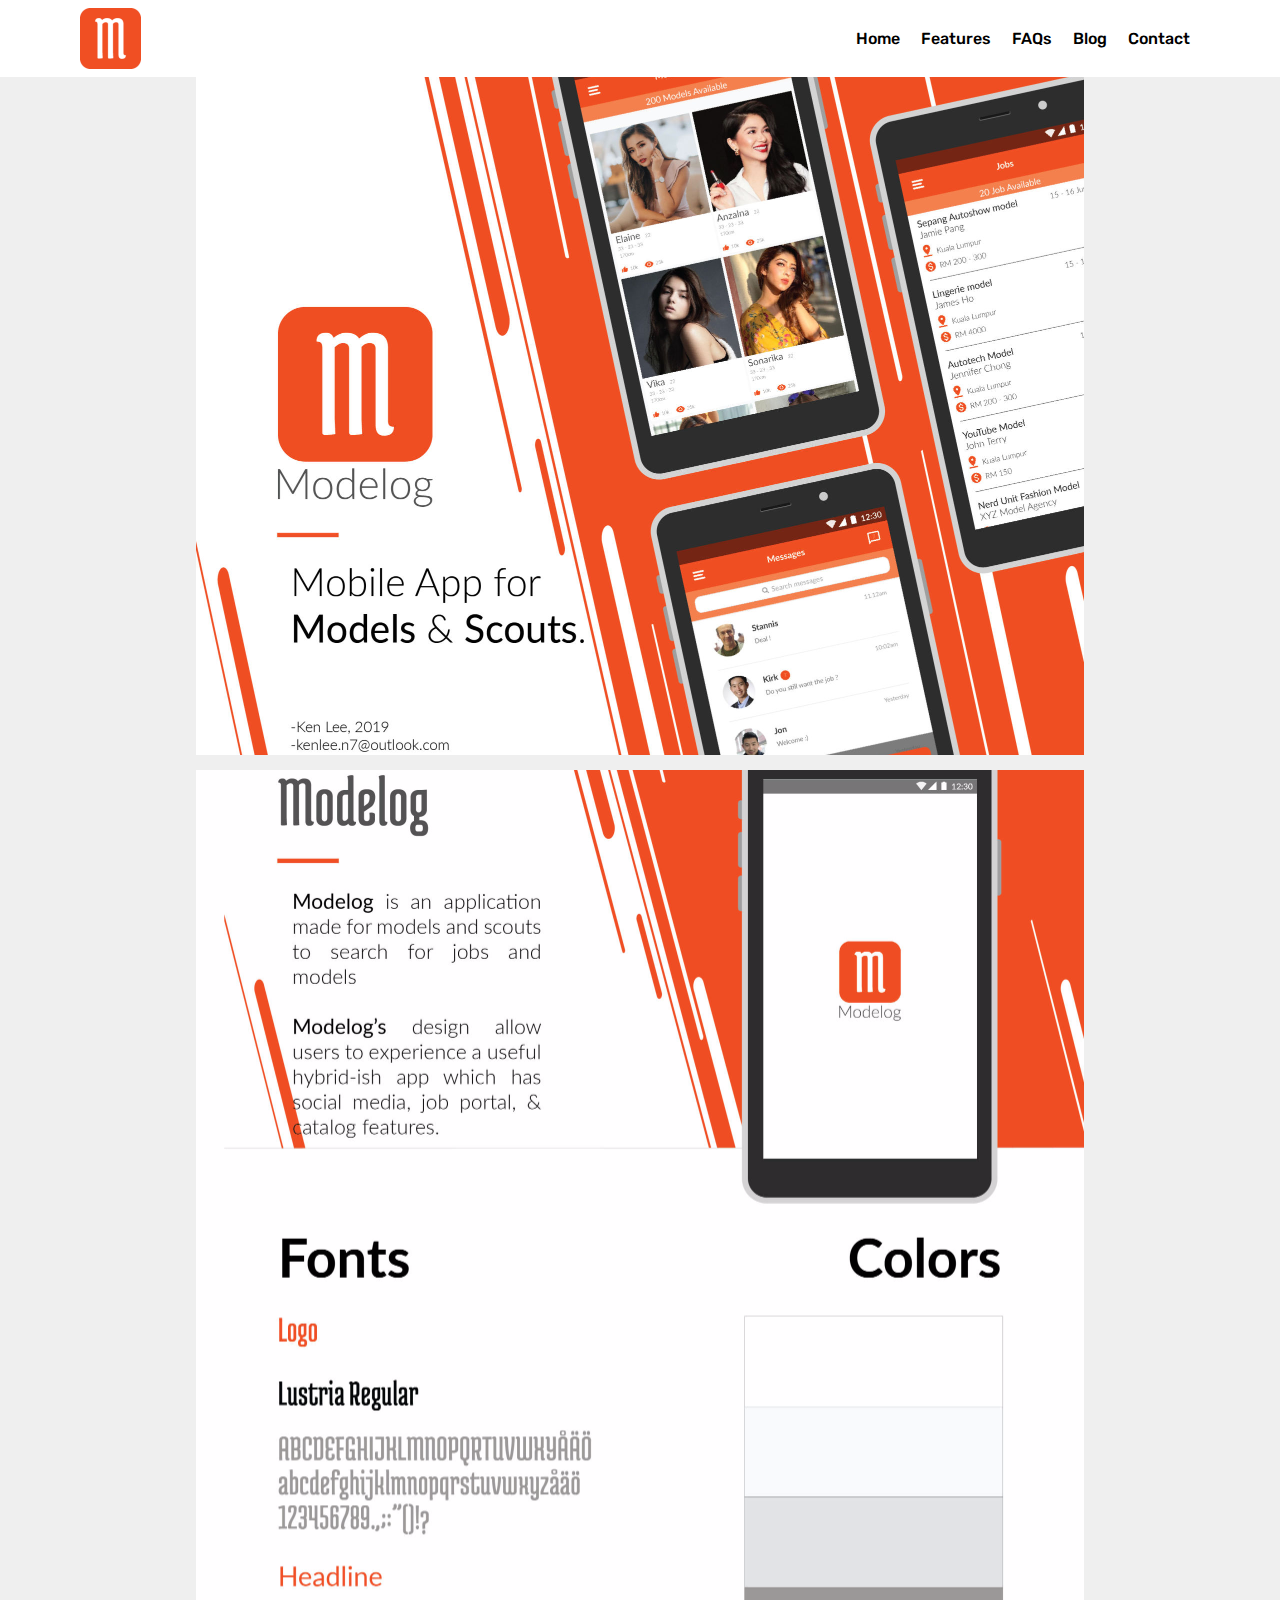
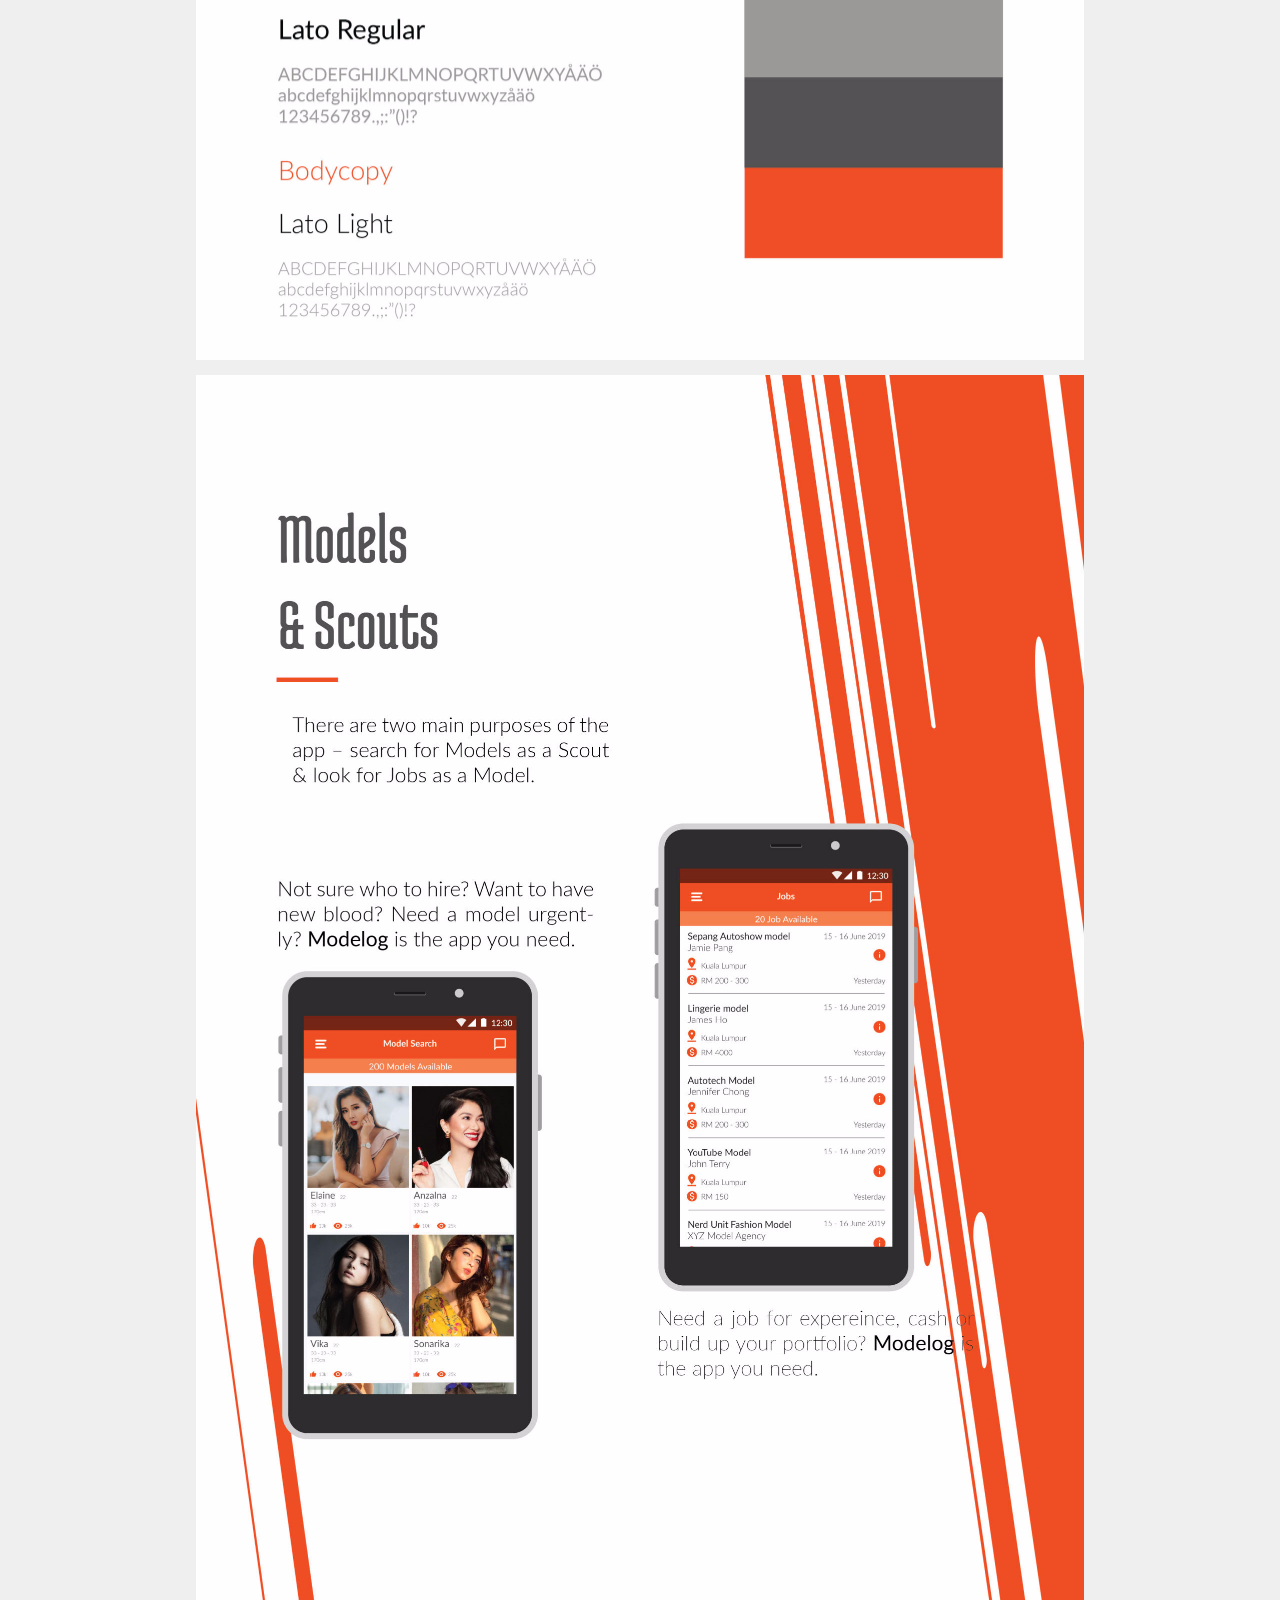
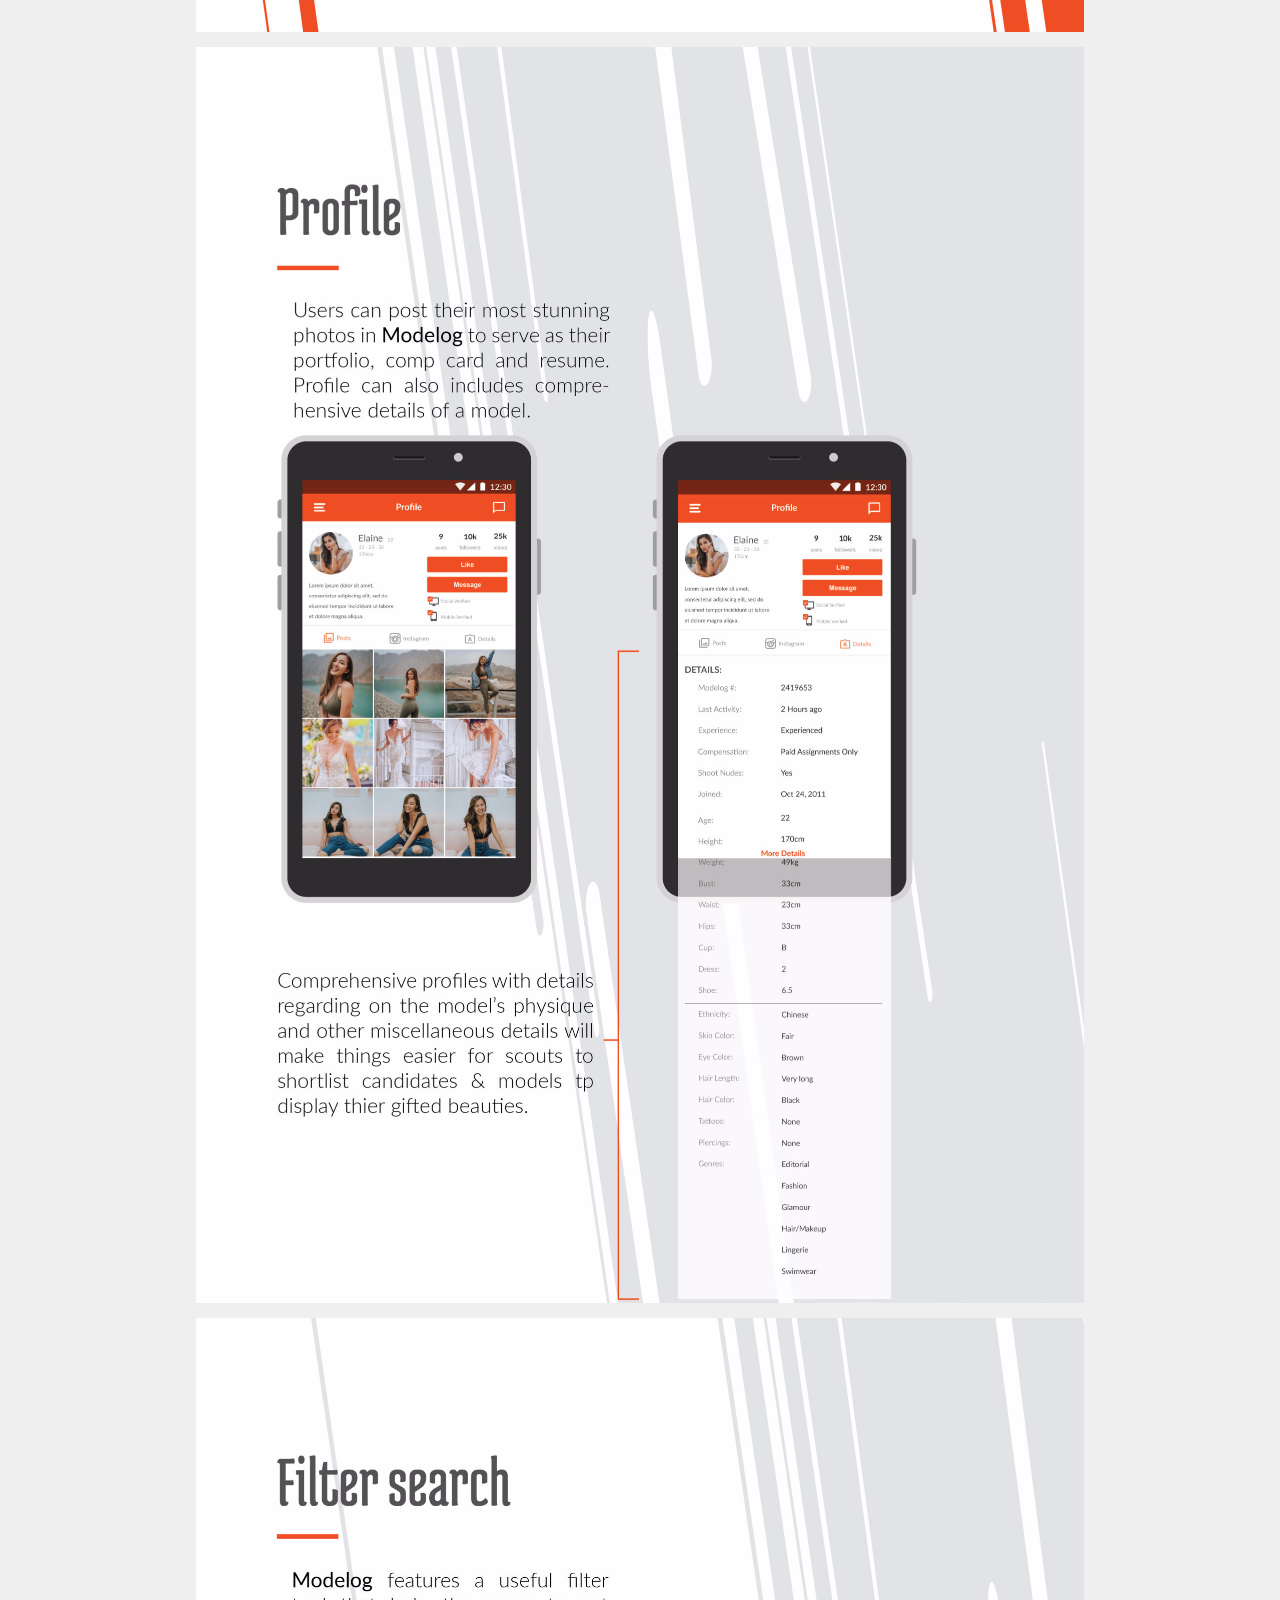
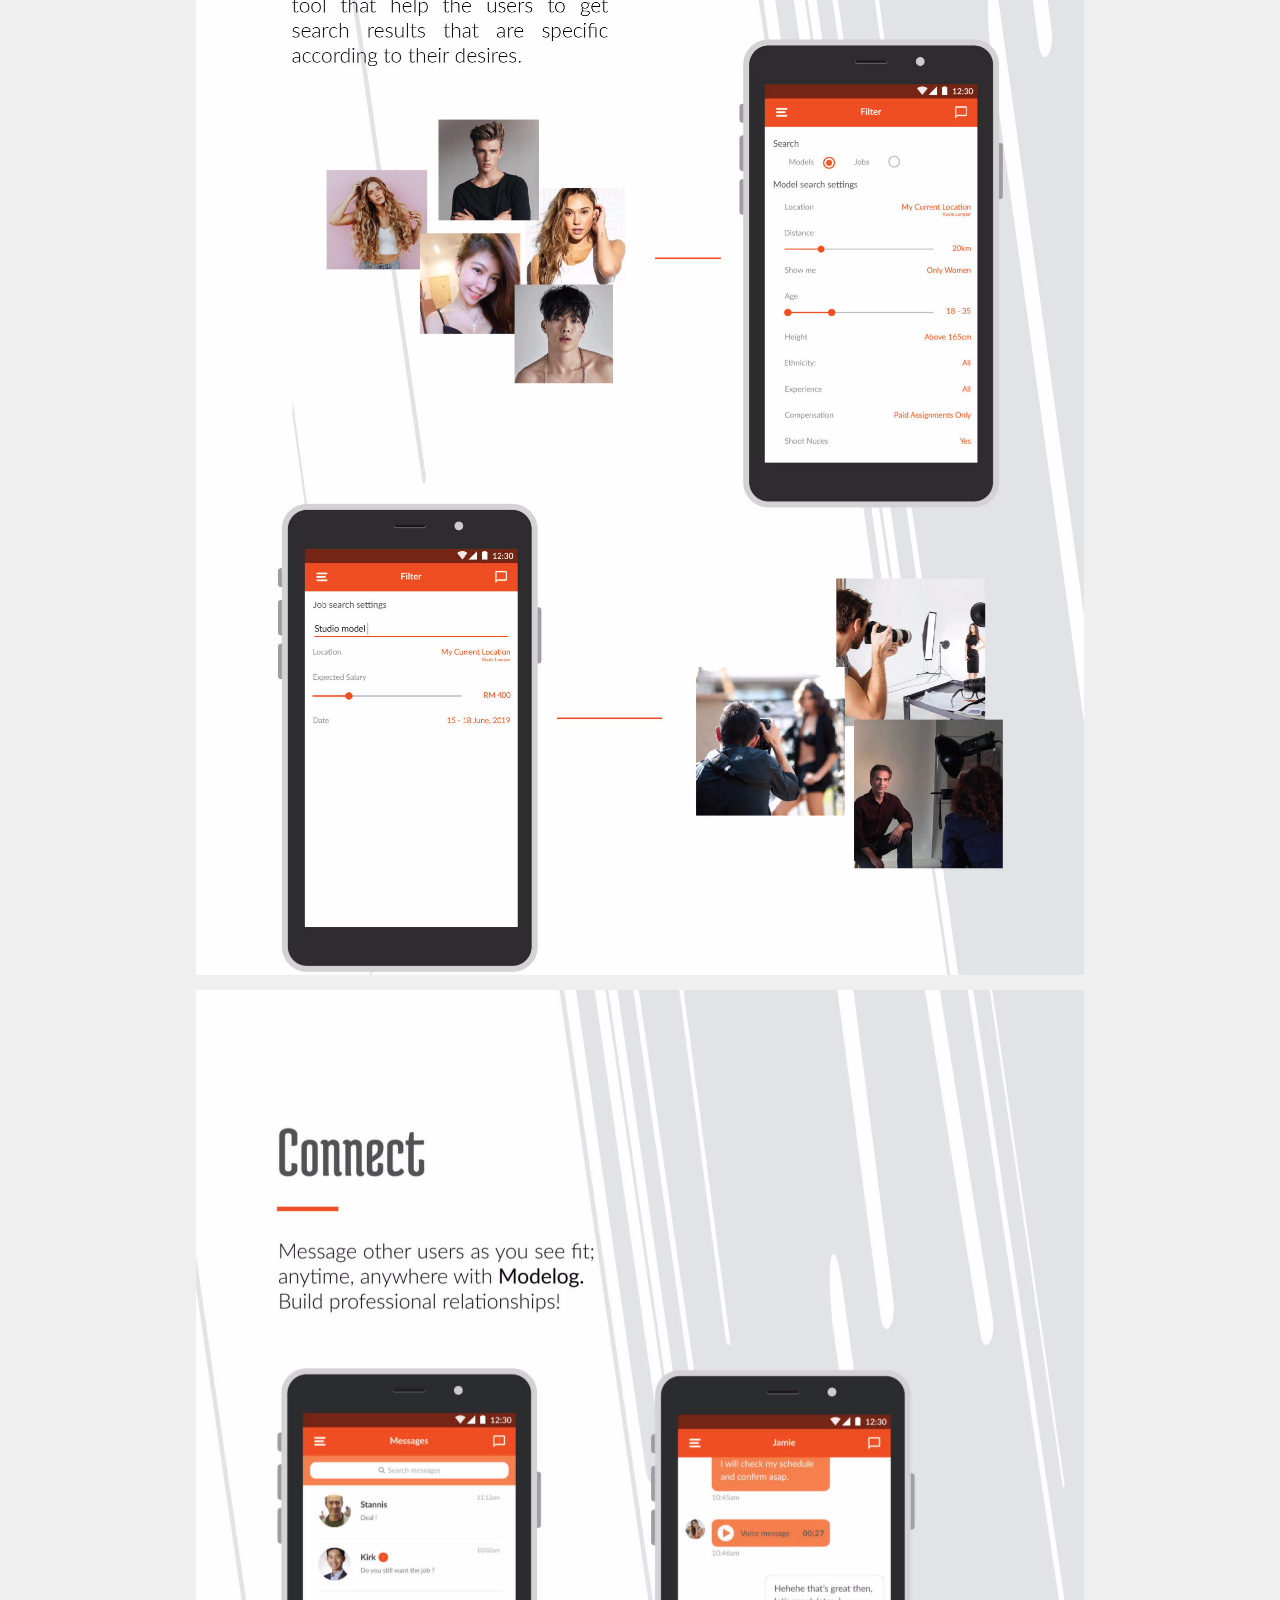
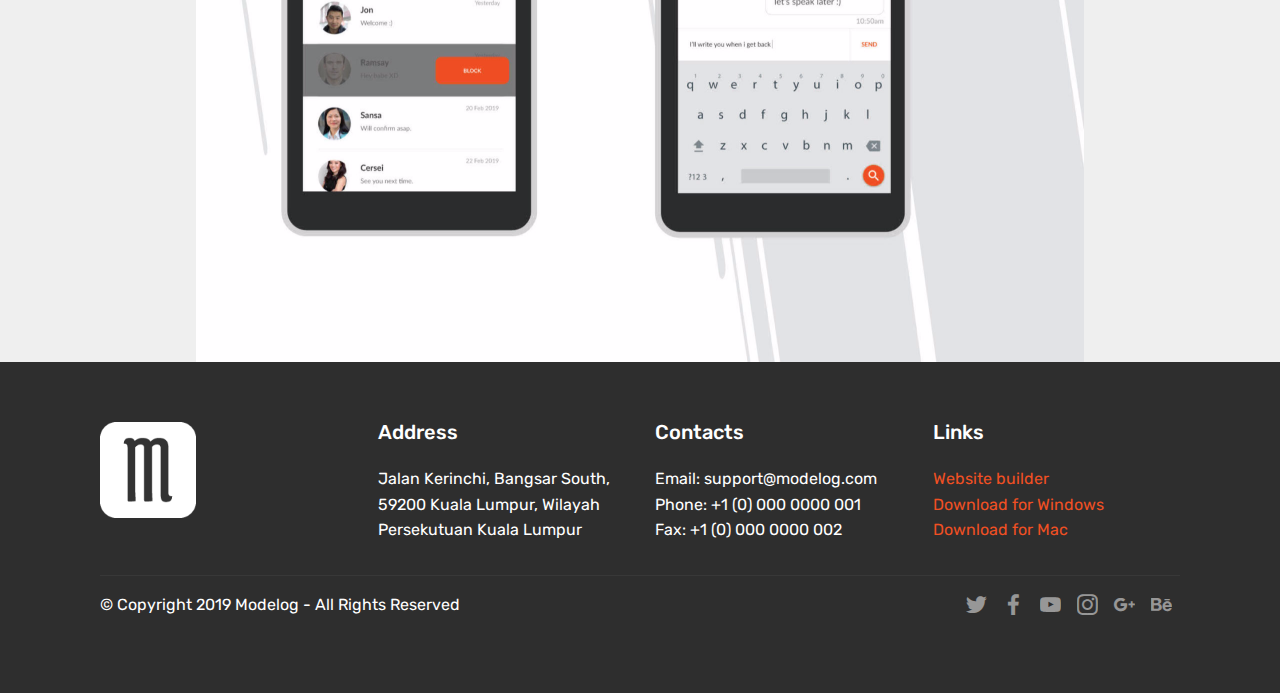
==== commit 88c95a36: "create github pages" ====
--- a/page4.html
+++ b/page4.html
@@ -6,7 +6,7 @@
   <meta http-equiv="X-UA-Compatible" content="IE=edge">
   <meta name="generator" content="Mobirise v4.10.3, mobirise.com">
   <meta name="viewport" content="width=device-width, initial-scale=1, minimum-scale=1">
-  <link rel="shortcut icon" href="assets/images/untitled-2-122x122.png" type="image/x-icon">
+  <link rel="shortcut icon" href="assets/images/untitled-3-122x122.png" type="image/x-icon">
   <meta name="description" content="Web Site Creator Description">
   
   <title>Features</title>
@@ -41,7 +41,7 @@
             <div class="navbar-brand">
                 <span class="navbar-logo">
                     <a href="https://mobirise.com">
-                         <img src="assets/images/untitled-2-122x122.png" alt="Mobirise" title="" style="height: 3.8rem;">
+                         <img src="assets/images/untitled-3-122x122.png" alt="Mobirise" title="" style="height: 3.8rem;">
                     </a>
                 </span>
                 
@@ -49,25 +49,25 @@
         </div>
         <div class="collapse navbar-collapse" id="navbarSupportedContent">
             <ul class="navbar-nav nav-dropdown nav-right" data-app-modern-menu="true"><li class="nav-item">
-                    <a class="nav-link link text-white display-4" href="index.html">
+                    <a class="nav-link link text-black display-4" href="index.html">
                         
                         Home</a>
-                </li><li class="nav-item"><a class="nav-link link text-white display-4" href="index.html#content4-a">
+                </li><li class="nav-item"><a class="nav-link link text-black display-4" href="index.html#content4-a">
                         
                         Features</a></li>
-                <li class="nav-item"><a class="nav-link link text-white display-4" href="index.html#toggle1-h">
+                <li class="nav-item"><a class="nav-link link text-black display-4" href="index.html#toggle1-h">
                         
                         FAQs</a></li><li class="nav-item">
-                    <a class="nav-link link text-white display-4" href="index.html#gallery4-k">
+                    <a class="nav-link link text-black display-4" href="index.html#gallery4-k">
                         
                         Blog</a>
-                </li><li class="nav-item"><a class="nav-link link text-white display-4" href="index.html#form4-g">Contact</a></li></ul>
+                </li><li class="nav-item"><a class="nav-link link text-black display-4" href="index.html#form4-g">Contact</a></li></ul>
             
         </div>
     </nav>
 </section>
 
-<section class="engine"><a href="https://mobirise.info/z">best free website templates</a></section><section class="cid-rtzaxMTCEP" id="image3-r">
+<section class="engine"><a href="https://mobirise.info/o">portfolio website templates</a></section><section class="cid-rtzaxMTCEP" id="image3-r">
 
     
 
--- a/assets/mobirise/css/mbr-additional.css
+++ b/assets/mobirise/css/mbr-additional.css
@@ -1621,7 +1621,7 @@
 .cid-rtyXdYNh4e {
   padding-top: 90px;
   padding-bottom: 90px;
-  background-color: #efefef;
+  background-color: #ffffff;
 }
 .cid-rtyXdYNh4e .mbr-iconfont {
   font-size: 48px;
@@ -1692,12 +1692,12 @@
 }
 .cid-qTkzRZLJNu .navbar {
   padding: .5rem 0;
-  background: #333333;
+  background: #ffffff;
   transition: none;
   min-height: 77px;
 }
 .cid-qTkzRZLJNu .navbar-dropdown.bg-color.transparent.opened {
-  background: #333333;
+  background: #ffffff;
 }
 .cid-qTkzRZLJNu a {
   font-style: normal;
@@ -1781,7 +1781,7 @@
   padding-bottom: 0;
 }
 .cid-qTkzRZLJNu .dropdown .dropdown-menu {
-  background: #333333;
+  background: #ffffff;
   display: none;
   position: absolute;
   min-width: 5rem;
@@ -2082,7 +2082,7 @@
 .cid-qTkAaeaxX5 {
   padding-top: 60px;
   padding-bottom: 60px;
-  background-color: #2e2e2e;
+  background-color: #ffffff;
 }
 @media (max-width: 767px) {
   .cid-qTkAaeaxX5 .content {
@@ -2146,14 +2146,20 @@
     -webkit-justify-content: center;
   }
 }
+.cid-qTkAaeaxX5 H5 {
+  color: #232323;
+}
+.cid-qTkAaeaxX5 P {
+  color: #232323;
+}
 .cid-qTkzRZLJNu .navbar {
   padding: .5rem 0;
-  background: #333333;
+  background: #ffffff;
   transition: none;
   min-height: 77px;
 }
 .cid-qTkzRZLJNu .navbar-dropdown.bg-color.transparent.opened {
-  background: #333333;
+  background: #ffffff;
 }
 .cid-qTkzRZLJNu a {
   font-style: normal;
@@ -2237,7 +2243,7 @@
   padding-bottom: 0;
 }
 .cid-qTkzRZLJNu .dropdown .dropdown-menu {
-  background: #333333;
+  background: #ffffff;
   display: none;
   position: absolute;
   min-width: 5rem;
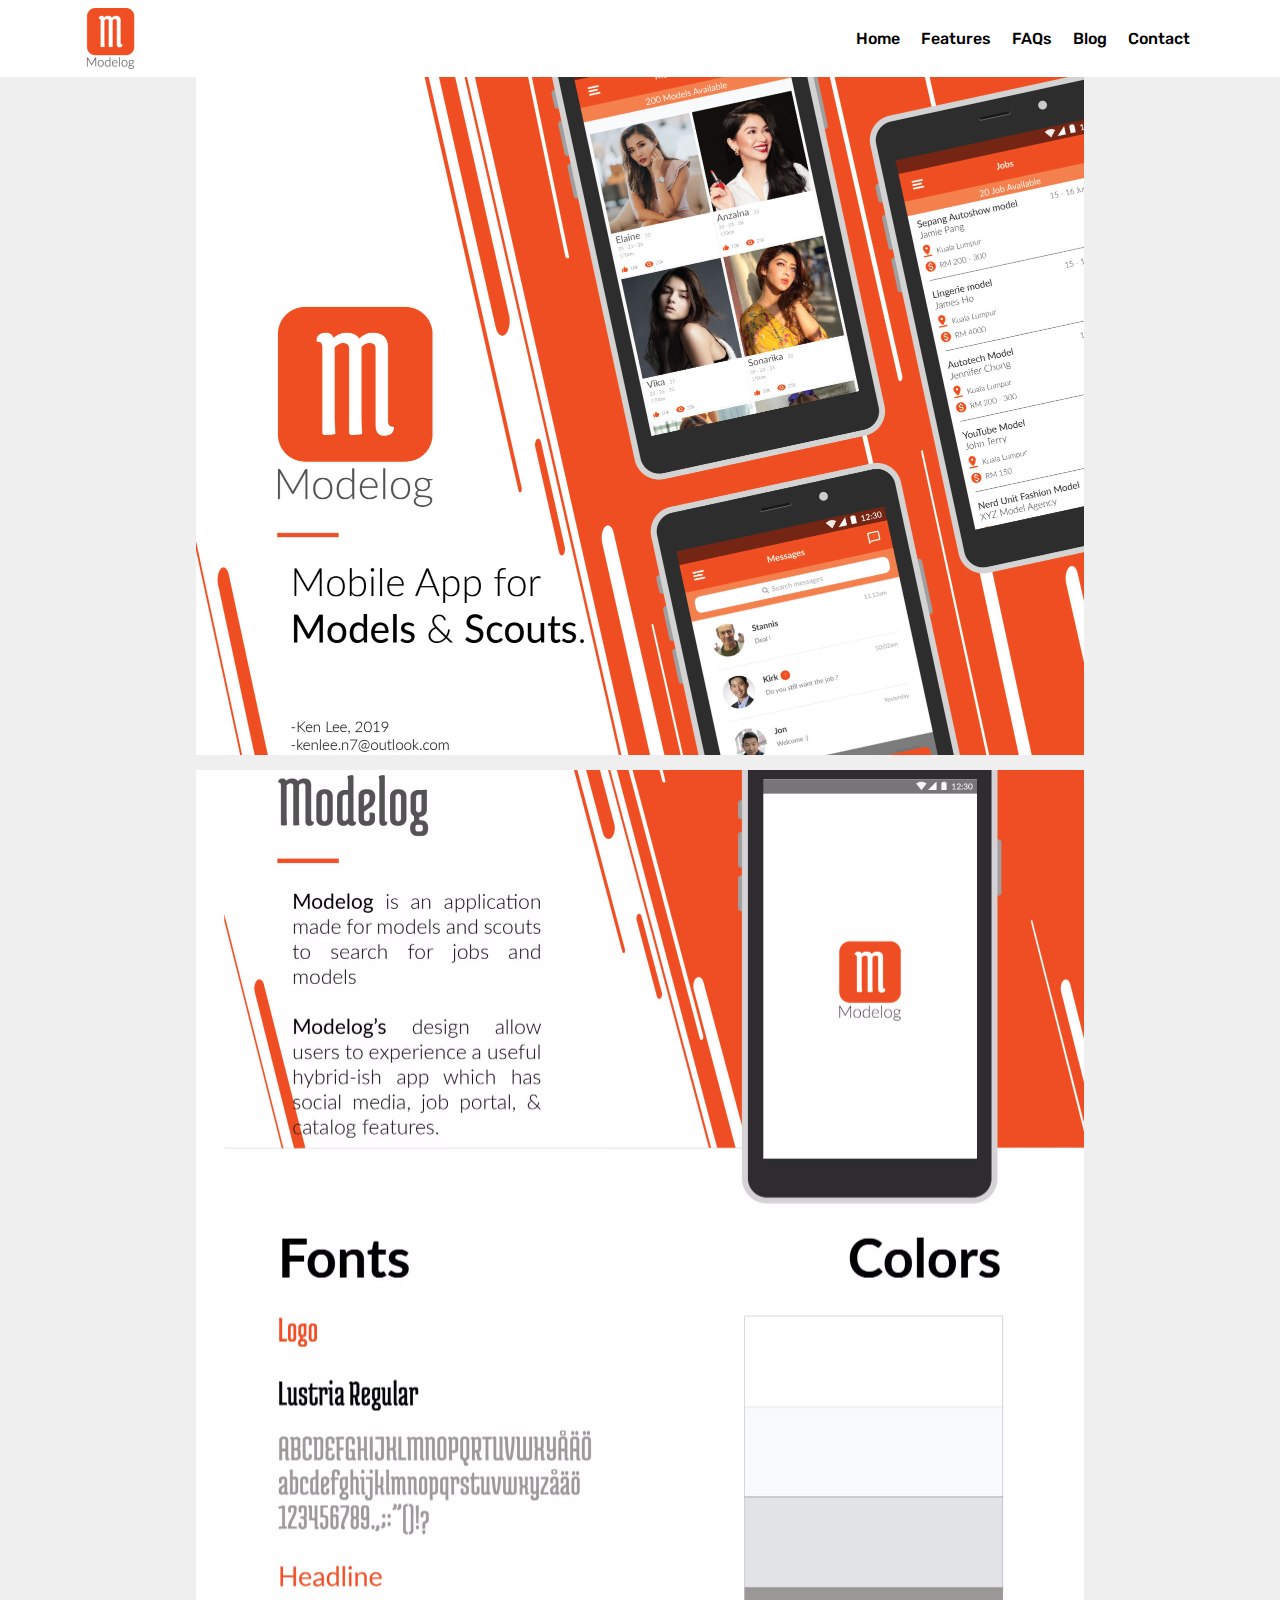
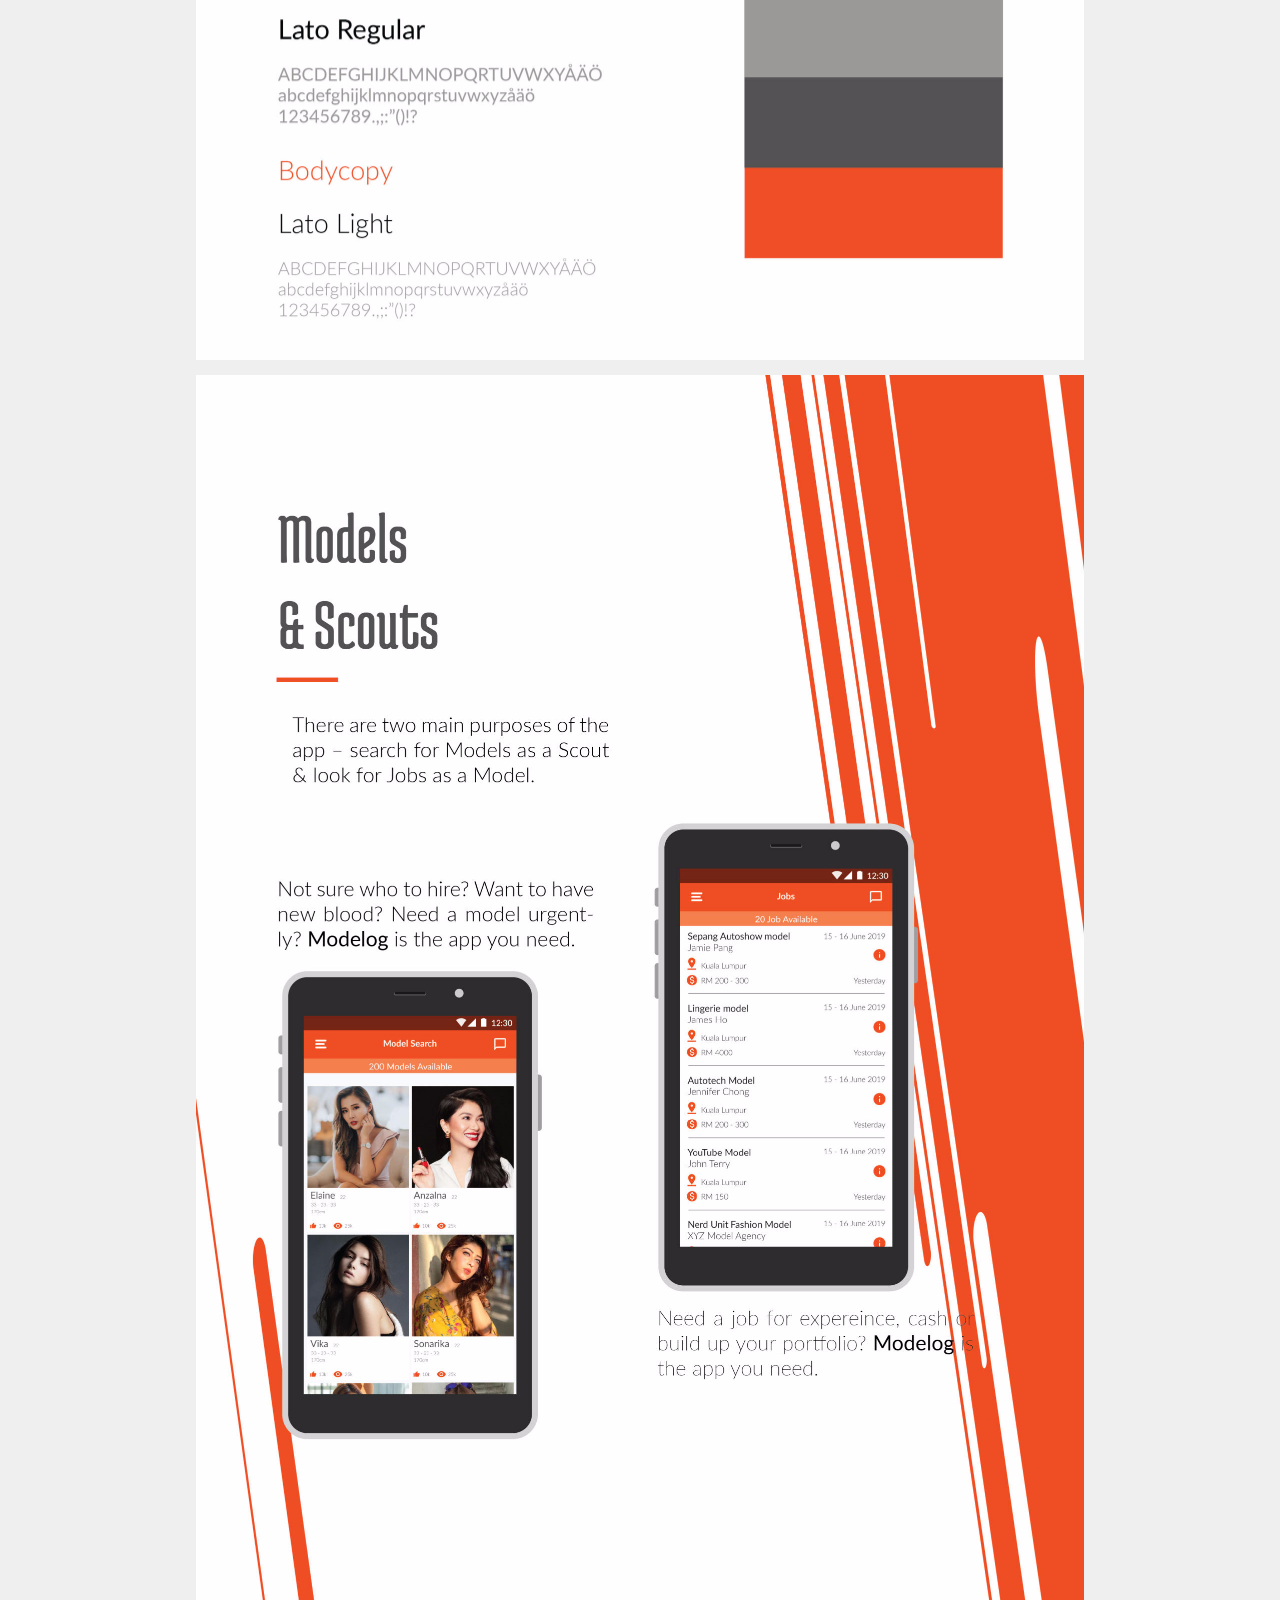
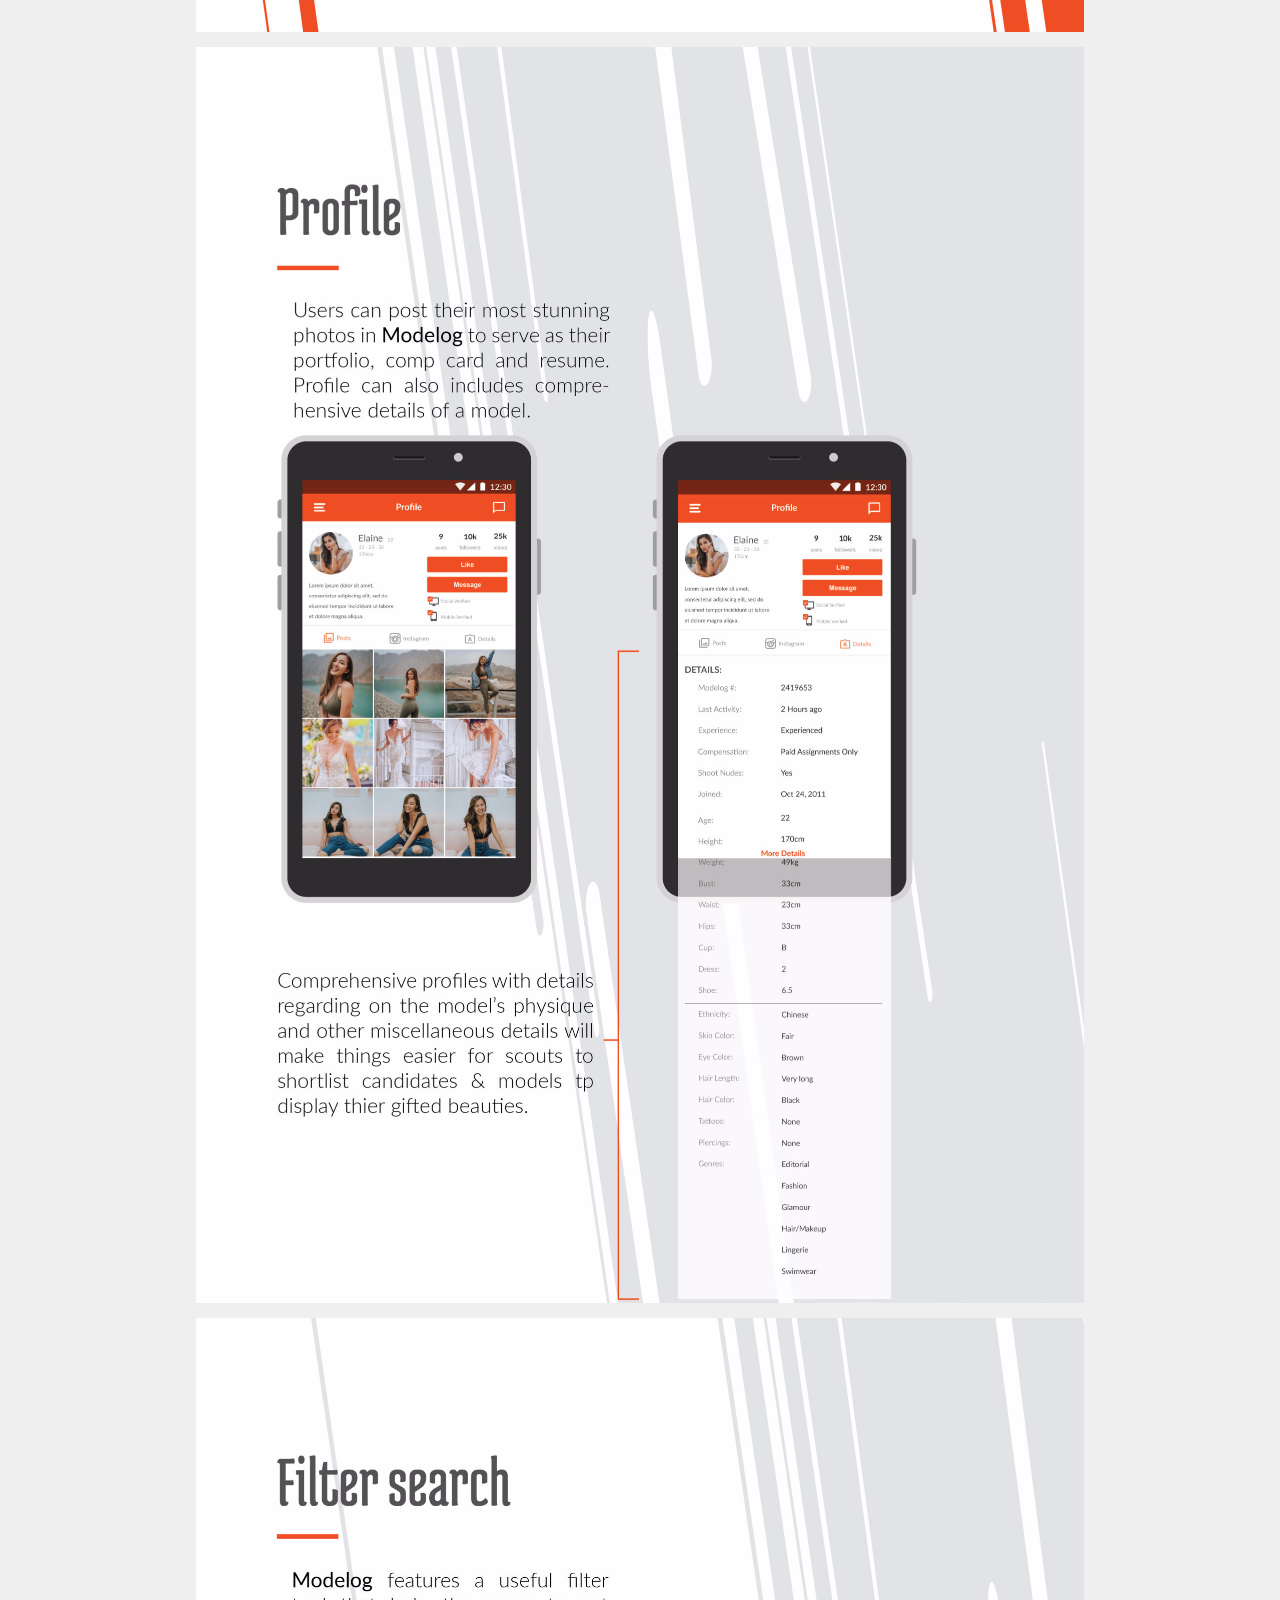
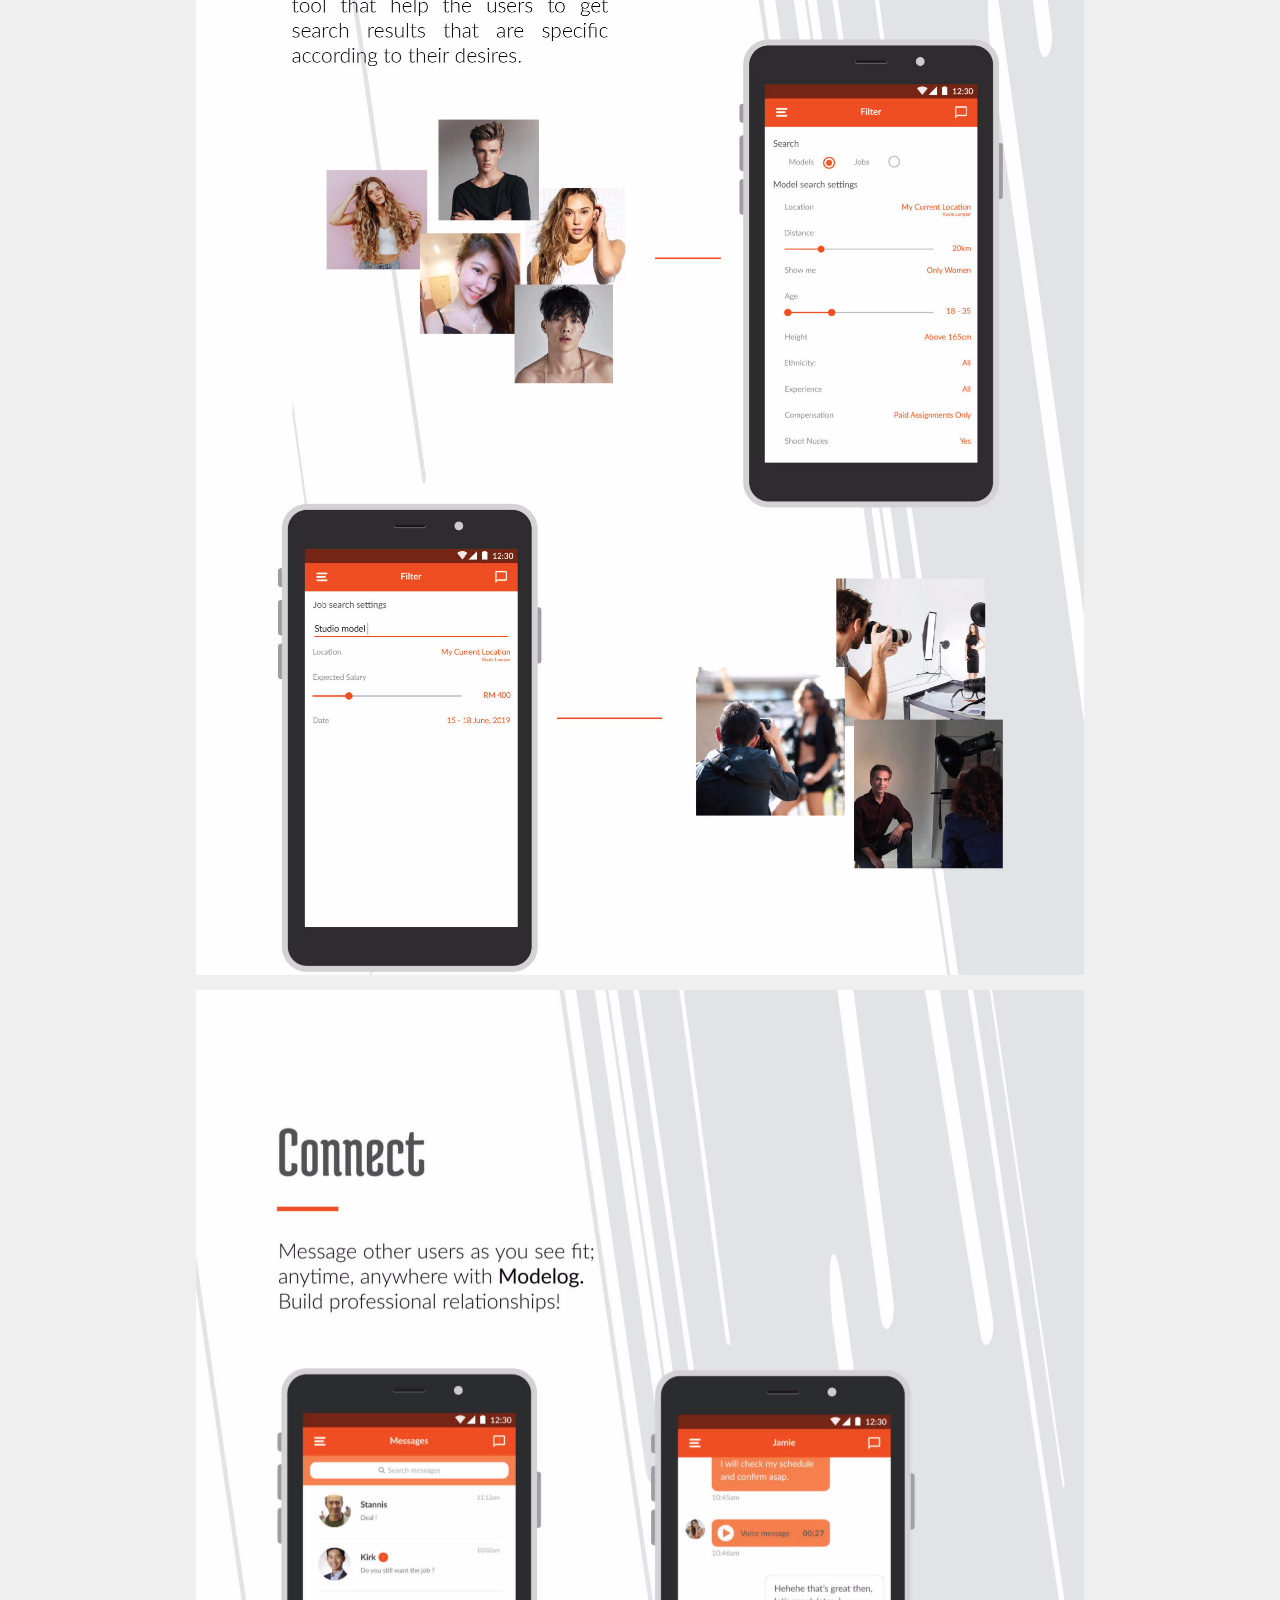
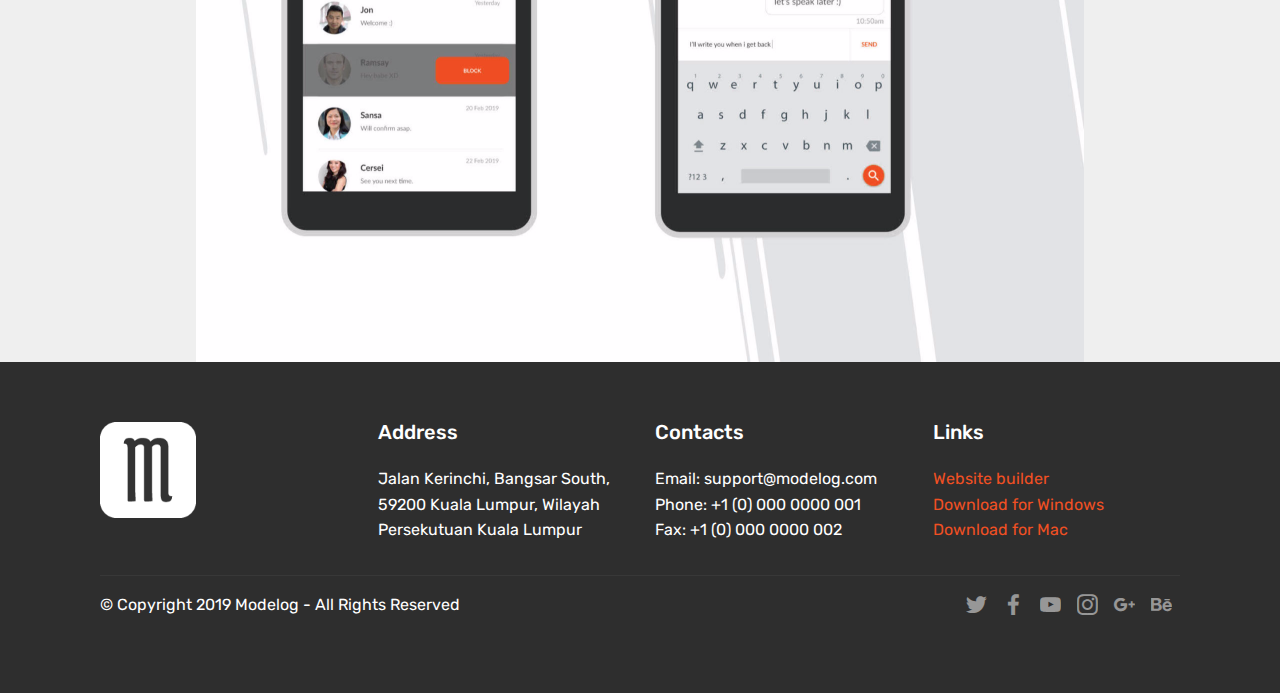
==== commit 1610f5b3: "create github pages" ====
--- a/page4.html
+++ b/page4.html
@@ -6,7 +6,7 @@
   <meta http-equiv="X-UA-Compatible" content="IE=edge">
   <meta name="generator" content="Mobirise v4.10.3, mobirise.com">
   <meta name="viewport" content="width=device-width, initial-scale=1, minimum-scale=1">
-  <link rel="shortcut icon" href="assets/images/untitled-3-122x122.png" type="image/x-icon">
+  <link rel="shortcut icon" href="assets/images/untitled-3-122x122-122x122.png" type="image/x-icon">
   <meta name="description" content="Web Site Creator Description">
   
   <title>Features</title>
@@ -24,6 +24,21 @@
   
 </head>
 <body>
+
+<!-- Google Analytics -->
+<!-- Global site tag (gtag.js) - Google Analytics -->
+<script async src="https://www.googletagmanager.com/gtag/js?id=UA-142148089-1"></script>
+<script>
+  window.dataLayer = window.dataLayer || [];
+  function gtag(){dataLayer.push(arguments);}
+  gtag('js', new Date());
+
+  gtag('config', 'UA-142148089-1');
+</script>
+
+<!-- /Google Analytics -->
+
+
   <section class="menu cid-qTkzRZLJNu" once="menu" id="menu1-p">
 
     
@@ -41,7 +56,7 @@
             <div class="navbar-brand">
                 <span class="navbar-logo">
                     <a href="https://mobirise.com">
-                         <img src="assets/images/untitled-3-122x122.png" alt="Mobirise" title="" style="height: 3.8rem;">
+                         <img src="assets/images/j-122x122.png" alt="Mobirise" title="" style="height: 3.8rem;">
                     </a>
                 </span>
                 
@@ -67,7 +82,7 @@
     </nav>
 </section>
 
-<section class="engine"><a href="https://mobirise.info/o">portfolio website templates</a></section><section class="cid-rtzaxMTCEP" id="image3-r">
+<section class="engine"><a href="https://mobirise.info/w">free html5 templates</a></section><section class="cid-rtzaxMTCEP" id="image3-r">
 
     
 
--- a/assets/mobirise/css/mbr-additional.css
+++ b/assets/mobirise/css/mbr-additional.css
@@ -1414,7 +1414,7 @@
   box-shadow: none !important;
 }
 .cid-rtyGvMFrgA {
-  background-image: url("../../../assets/images/untitled-3-1920x1280.jpg");
+  background-image: url("../../../assets/images/n-1920x1280.jpg");
 }
 .cid-rtyGvMFrgA h1 {
   color: #616161;
@@ -1426,6 +1426,13 @@
 }
 .cid-rtyGvMFrgA .mbr-section-subtitle {
   font-style: italic;
+}
+.cid-rtyGvMFrgA H1 {
+  text-align: left;
+  color: #232323;
+}
+.cid-rtyGvMFrgA H3 {
+  color: #232323;
 }
 .cid-rtyJ8LcND6 {
   padding-top: 45px;
@@ -1852,7 +1859,7 @@
   width: 30px;
   height: 2px;
   border-right: 5px;
-  background-color: #ffffff;
+  background-color: #232323;
 }
 .cid-qTkzRZLJNu button.navbar-toggler .hamburger span:nth-child(1) {
   top: 0;
@@ -2314,7 +2321,7 @@
   width: 30px;
   height: 2px;
   border-right: 5px;
-  background-color: #ffffff;
+  background-color: #232323;
 }
 .cid-qTkzRZLJNu button.navbar-toggler .hamburger span:nth-child(1) {
   top: 0;
